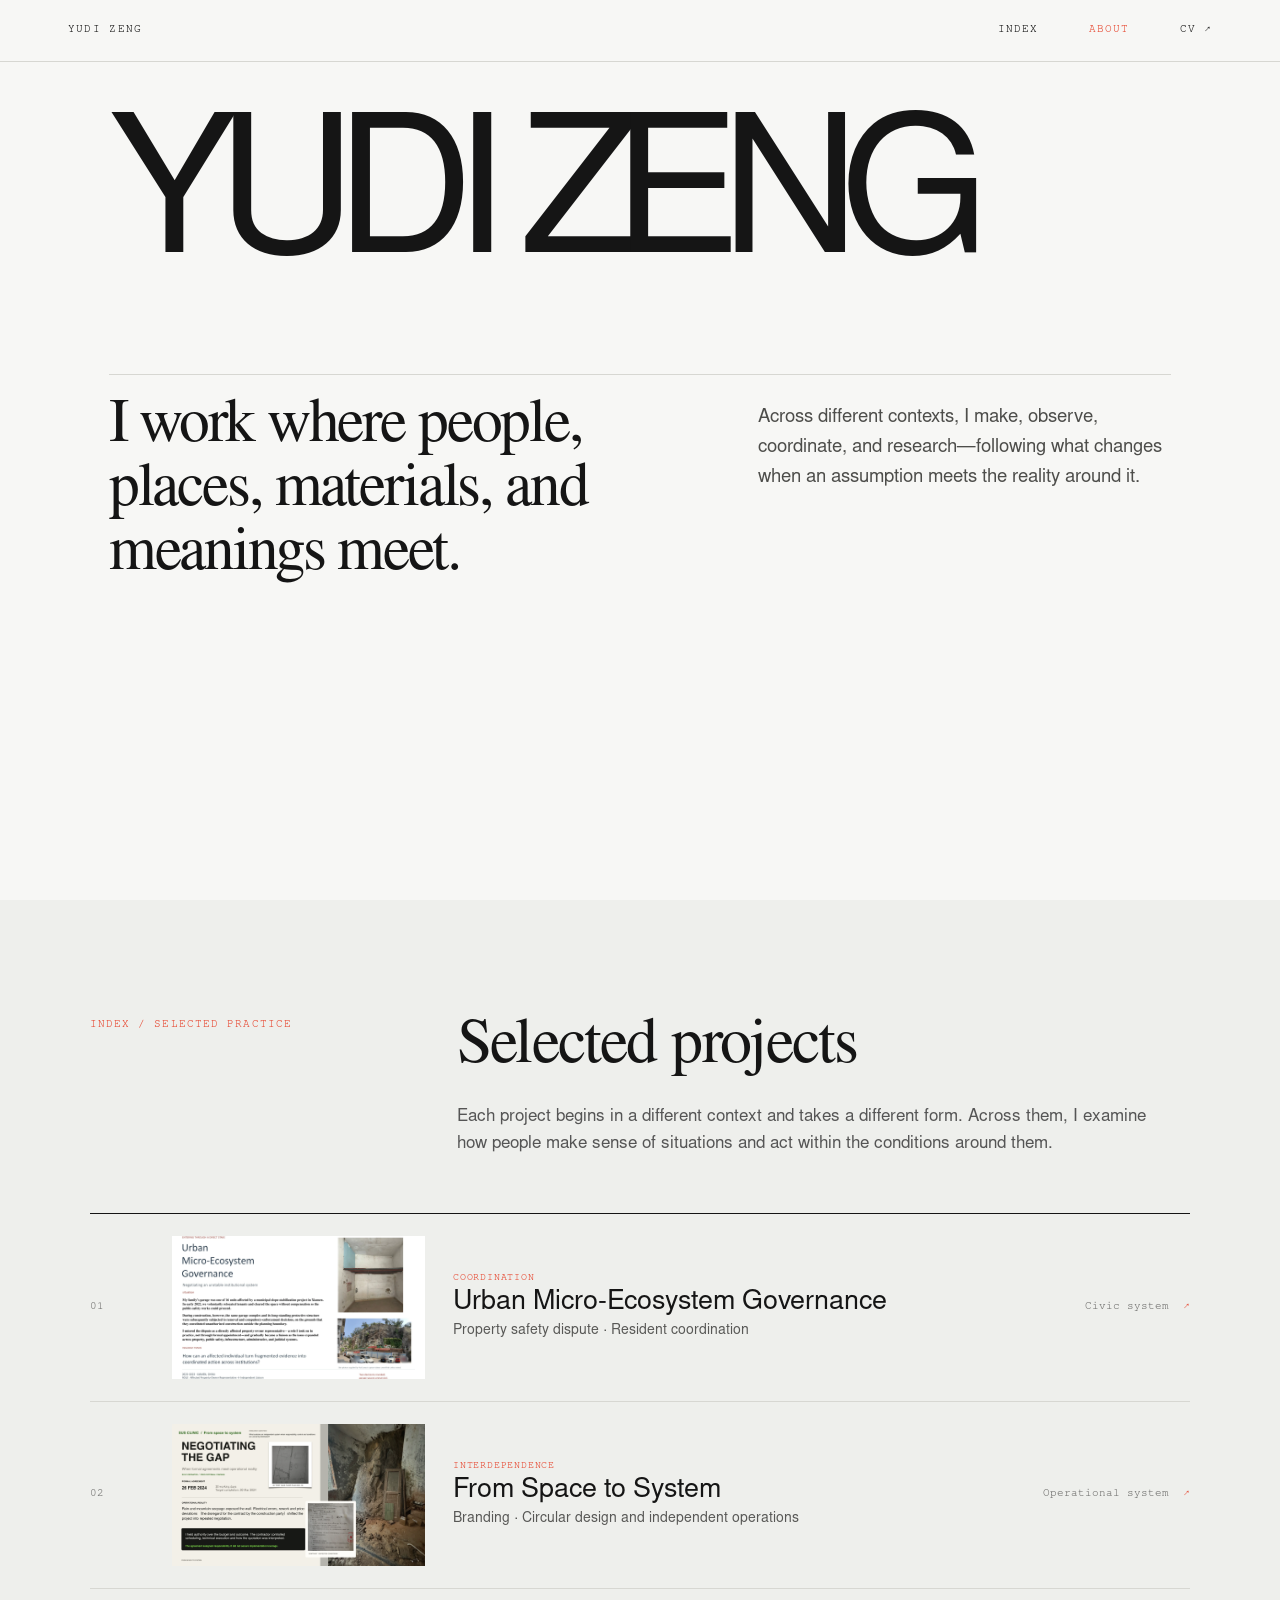
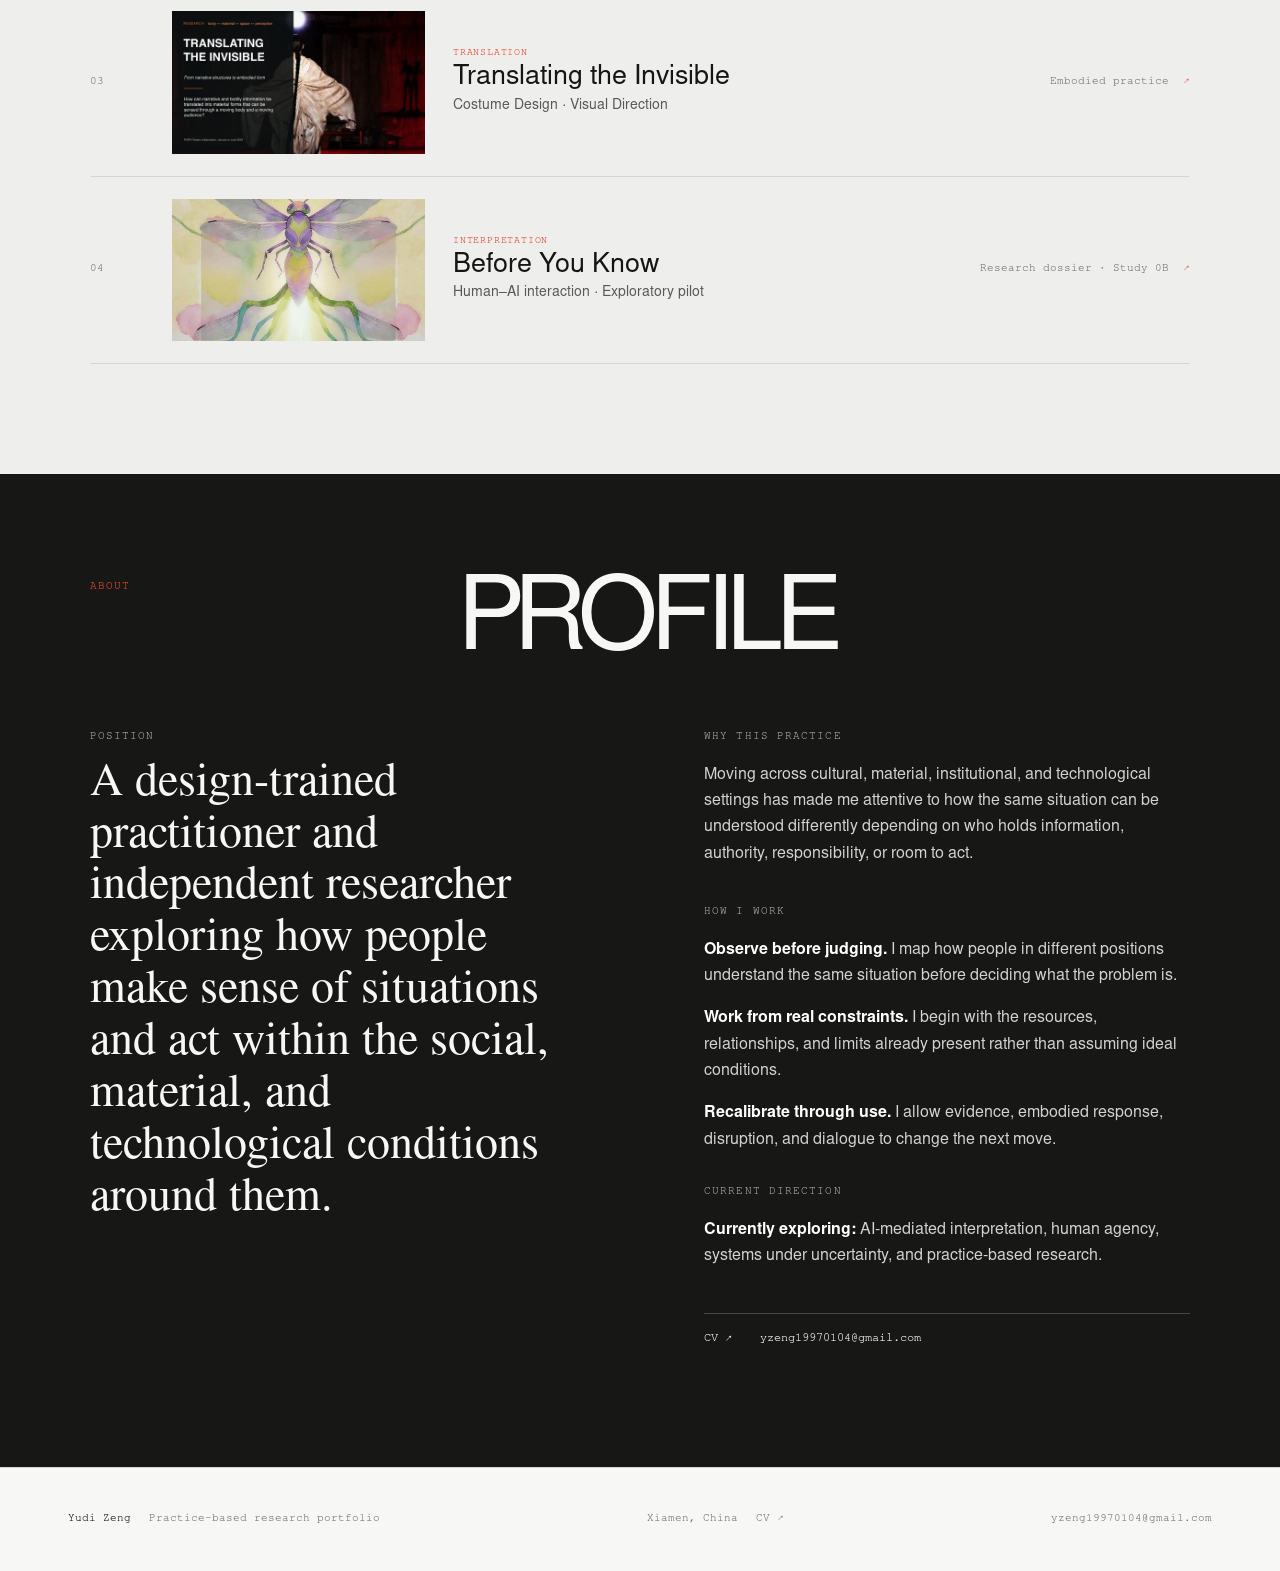
==== site/index.html @ 97511f26 "Bust cached CV links after PDF repair" ====
<!doctype html>
<html lang="en">
<head>
  <meta charset="utf-8">
  <meta name="viewport" content="width=device-width, initial-scale=1">
  <meta name="description" content="Yudi Zeng's practice-based research portfolio: civic coordination, independent operations, embodied practice, and human–AI interaction.">
  <meta name="theme-color" content="#f7f7f5">
  <title>Yudi Zeng — Practice-Based Research Portfolio</title>
  <link rel="icon" type="image/svg+xml" href="favicon.svg">
  <link rel="stylesheet" href="styles.css?v=20261011-index-intro">
<link rel="canonical" href="https://yudizeng.github.io/yudi-zeng-2025-web-portfolio/"><meta name="robots" content="index, follow"><meta property="og:title" content="Yudi Zeng — Practice-Based Research Portfolio"><meta property="og:description" content="Yudi Zeng's practice-based research portfolio: civic coordination, independent operations, embodied practice, and human–AI interaction."><meta property="og:type" content="website"><meta property="og:url" content="https://yudizeng.github.io/yudi-zeng-2025-web-portfolio/"><meta name="twitter:card" content="summary"><meta name="twitter:title" content="Yudi Zeng — Practice-Based Research Portfolio"><meta name="twitter:description" content="Yudi Zeng's practice-based research portfolio: civic coordination, independent operations, embodied practice, and human–AI interaction."></head>
<body>
  <a class="skip-link" href="#index">Skip to index</a>
  <header class="topbar">
    <a class="wordmark" href="#top">YUDI ZENG</a>
    <nav aria-label="Primary navigation">
      <a href="#index">INDEX</a><a href="#about">ABOUT</a>
      <a href="assets/Yudi_Zeng_CV.pdf?v=20261024cvfix" target="_blank" rel="noopener">CV ↗</a>
    </nav>
  </header>
  <main id="top">
    <section class="hero" aria-labelledby="hero-title">
      <h1 id="hero-title">YUDI ZENG</h1>
      <div class="hero-bottom">
        <h2>I work where people, places, materials, and meanings meet.</h2>
        <p>Across different contexts, I make, observe, coordinate, and research—following what changes when an assumption meets the reality around it.</p>
      </div>
    </section>

    <section class="index-section" id="index" aria-labelledby="index-title">
      <div class="section-heading"><p class="eyebrow">INDEX / SELECTED PRACTICE</p><div><h2 id="index-title">Selected projects</h2><p class="index-intro">Each project begins in a different context and takes a different form. Across them, I examine how people make sense of situations and act within the conditions around them.</p></div></div>
      <div class="index-list">
        <a class="index-row" href="projects/01-contradiction.html">
          <span class="index-number">01</span><img width="2200" height="1528" src="assets/decks/p1-slide-01.webp" alt="Opening slide from Urban Micro-Ecosystem Governance" loading="lazy">
          <span class="index-copy"><span class="index-category">COORDINATION</span><strong>Urban Micro-Ecosystem Governance</strong><span>Property safety dispute · Resident coordination</span></span>
          <span class="index-type">Civic system <i aria-hidden="true">↗</i></span>
        </a>
        <a class="index-row" href="projects/02-disruption.html">
          <span class="index-number">02</span><img src="assets/decks/p2-slide-01.webp?v=20261010" width="2400" height="1350" alt="Opening page of the updated From Space to System project" loading="lazy">
          <span class="index-copy"><span class="index-category">INTERDEPENDENCE</span><strong>From Space to System</strong><span>Branding · Circular design and independent operations</span></span>
          <span class="index-type">Operational system <i aria-hidden="true">↗</i></span>
        </a>
        <a class="index-row" href="projects/03-embodiment.html">
          <span class="index-number">03</span><img width="2200" height="1238" src="assets/decks/p3-slide-01.webp" alt="Opening slide from Translating the Invisible" loading="lazy">
          <span class="index-copy"><span class="index-category">TRANSLATION</span><strong>Translating the Invisible</strong><span>Costume Design · Visual Direction</span></span>
          <span class="index-type">Embodied practice <i aria-hidden="true">↗</i></span>
        </a>
        <a class="index-row" href="projects/04-before-you-know.html">
          <span class="index-number">04</span><img width="827" height="1417" src="assets/decks/insect-whispers-cover-oct9.webp" alt="Insect Whispers oracle deck cover by Yudi Zeng" loading="lazy">
          <span class="index-copy"><span class="index-category">INTERPRETATION</span><strong>Before You Know</strong><span>Human–AI interaction · Exploratory pilot</span></span>
          <span class="index-type">Research dossier · Study 0B <i aria-hidden="true">↗</i></span>
        </a>
      </div>
    </section>

    

    <section class="profile" id="about" aria-labelledby="profile-title">
      <div class="section-heading"><p class="eyebrow">ABOUT</p><h2 id="profile-title">PROFILE</h2></div>
      <div class="profile-grid">
        <div class="profile-position"><p class="profile-label">POSITION</p><p class="position-text">A design-trained practitioner and independent researcher exploring how people make sense of situations and act within the social, material, and technological conditions around them.</p></div>
        <div class="profile-copy">
          <p class="profile-label">WHY THIS PRACTICE</p>
          <p>Moving across cultural, material, institutional, and technological settings has made me attentive to how the same situation can be understood differently depending on who holds information, authority, responsibility, or room to act.</p>
          <div class="profile-subsection"><p class="profile-label">HOW I WORK</p>
            <p><strong>Observe before judging.</strong> I map how people in different positions understand the same situation before deciding what the problem is.</p>
            <p><strong>Work from real constraints.</strong> I begin with the resources, relationships, and limits already present rather than assuming ideal conditions.</p>
            <p><strong>Recalibrate through use.</strong> I allow evidence, embodied response, disruption, and dialogue to change the next move.</p>
          </div>
          <div class="profile-subsection current-direction"><p class="profile-label">CURRENT DIRECTION</p><p><strong>Currently exploring:</strong> AI-mediated interpretation, human agency, systems under uncertainty, and practice-based research.</p></div>
          <div class="profile-links"><a href="assets/Yudi_Zeng_CV.pdf?v=20261024cvfix" target="_blank" rel="noopener">CV ↗</a><a href="mailto:yzeng19970104@gmail.com">yzeng19970104@gmail.com</a></div>
        </div>
      </div>
    </section>
  </main>
  <footer><div><strong>Yudi Zeng</strong><span>Practice-based research portfolio</span></div><div><span>Xiamen, China</span><a href="assets/Yudi_Zeng_CV.pdf?v=20261024cvfix" target="_blank" rel="noopener">CV ↗</a></div><a href="mailto:yzeng19970104@gmail.com">yzeng19970104@gmail.com</a></footer>
  <script src="script.js"></script>
</body>
</html>
---- site/styles.css ----
:root{--paper:#f7f7f5;--ink:#151515;--muted:#727270;--line:#d7d7d2;--accent:#e74831;--acid:#b7ee58;--sans:"Helvetica Neue",Arial,sans-serif;--serif:"Iowan Old Style",Georgia,serif;--mono:"SFMono-Regular",Consolas,monospace}
*{box-sizing:border-box}
html{scroll-behavior:smooth;scroll-padding-top:76px}
body{margin:0;background:var(--paper);color:var(--ink);font-family:var(--sans);font-size:16px;line-height:1.6;-webkit-font-smoothing:antialiased}
a{color:inherit;text-decoration:none}
a:focus-visible{outline:2px solid var(--accent);outline-offset:5px}
img{display:block;max-width:100%;height:auto}
.skip-link{position:fixed;left:16px;top:-60px;z-index:20;background:var(--ink);color:white;padding:8px 12px}.skip-link:focus{top:10px}
.topbar{position:sticky;top:0;z-index:10;height:62px;padding:0 clamp(20px,5.3vw,82px);display:flex;align-items:center;justify-content:space-between;background:rgba(247,247,245,.96);border-bottom:1px solid var(--line);backdrop-filter:blur(8px)}
.wordmark,.topbar nav a{font:500 11px/1 var(--mono);letter-spacing:.09em}
.wordmark{letter-spacing:.12em}.topbar nav{display:flex;align-items:center;gap:clamp(20px,4vw,56px)}.topbar nav a{transition:color .16s}.topbar nav a:hover,.topbar nav a:focus-visible{color:var(--accent)}
.topbar nav a.active{color:var(--accent)}
.hero{min-height:calc(92svh - 62px);padding:clamp(92px,14vw,198px) clamp(20px,10.5vw,164px) 44px;display:flex;flex-direction:column;justify-content:center;position:relative}
.hero-kicker,.eyebrow,.profile-label{font:500 11px/1.4 var(--mono);letter-spacing:.1em;text-transform:uppercase}
.hero-kicker{color:var(--accent);margin:0 0 26px}
.hero h1{font-size:clamp(46px,7.5vw,108px);letter-spacing:-.065em;line-height:.99;font-weight:500;max-width:1120px;margin:0 0 48px}
.hero-bottom{display:grid;grid-template-columns:minmax(0,650px) minmax(170px,1fr);gap:10vw;align-items:end;max-width:1000px}
.hero-bottom>p:first-child{font-size:clamp(17px,1.55vw,21px);line-height:1.55;margin:0}
.hero-signature{font:italic 26px/1.05 var(--serif);margin:0}
.scroll-cue{position:absolute;right:clamp(20px,5.3vw,82px);bottom:44px;font:11px var(--mono);color:var(--muted)}.scroll-cue span{color:var(--accent);margin-left:10px}
.index-section{padding:118px clamp(20px,7vw,108px) 110px;background:#eeefec}
.section-heading{display:grid;grid-template-columns:1fr 2fr;align-items:start;margin-bottom:55px}.section-heading .eyebrow,.eyebrow{margin:0;color:var(--accent)}
.section-heading h2{font:400 clamp(38px,5vw,68px)/1 var(--serif);letter-spacing:-.025em;margin:0}
.index-intro{max-width:690px;margin:22px 0 0;color:#555;font-size:17px;line-height:1.6}
.index-list{border-top:1px solid var(--ink)}
.index-row{display:grid;grid-template-columns:54px minmax(145px,23%) minmax(260px,1fr) minmax(140px,18%);gap:clamp(14px,2.2vw,34px);align-items:center;padding:22px 0;border-bottom:1px solid var(--line);transition:color .2s}
.index-row:hover .index-copy strong{color:var(--accent)}.index-number,.index-type{font:11px var(--mono);color:var(--muted)}
.index-row>img{width:100%;aspect-ratio:16/9;object-fit:cover;background:white;transition:transform .25s}.index-row:hover>img{transform:scale(1.015)}
.index-copy{display:flex;flex-direction:column;gap:3px}.index-category{font:10px var(--mono);letter-spacing:.08em;color:var(--accent)}.index-copy strong{font-size:clamp(18px,2.1vw,27px);font-weight:500;line-height:1.15;transition:color .2s}.index-copy>span:last-child{font-size:14px;line-height:1.4;color:#585856;max-width:510px}.index-type{justify-self:end;text-align:right;white-space:nowrap}.index-type i{font-style:normal;color:var(--accent);margin-left:7px}
.noticing{padding:118px clamp(20px,10.5vw,164px) 124px}
.noticing h2{font:400 clamp(42px,6vw,78px)/1 var(--serif);margin:20px 0 52px}
.noticing ol{list-style:none;padding:0;margin:0;max-width:970px;border-top:1px solid var(--line)}
.noticing li{display:grid;grid-template-columns:80px 1fr;align-items:baseline;padding:17px 0;border-bottom:1px solid var(--line)}.noticing li span{font:11px var(--mono);color:var(--accent)}.noticing li p{font-size:clamp(20px,2.5vw,32px);letter-spacing:-.025em;margin:0}
.noticing-note{margin:35px 0 0 max(80px,8.25%);max-width:640px;color:var(--muted);font-size:15px}
.profile{background:#171716;color:var(--paper);padding:106px clamp(20px,7vw,108px) 120px}
.profile .section-heading{margin-bottom:58px}.profile .section-heading h2{font:500 clamp(52px,8vw,104px)/.9 var(--sans);letter-spacing:-.075em}
.profile-grid{display:grid;grid-template-columns:1fr 1fr;gap:10vw}.profile-label{color:#aaa;margin:0 0 16px}.position-text{max-width:580px;font:400 clamp(27px,3.6vw,46px)/1.13 var(--serif);margin:0}
.profile-copy{max-width:590px}.profile-copy>p:not(.profile-label),.profile-subsection>p:not(.profile-label){font-size:16px;line-height:1.65;color:#d2d2cf;margin:0 0 16px}.profile-subsection{margin-top:38px}.profile-copy strong{color:white;font-weight:600}.current-direction{margin-top:32px}
.profile-links{display:flex;flex-wrap:wrap;gap:28px;margin-top:44px;padding-top:19px;border-top:1px solid #454543;font:12px var(--mono)}.profile-links a:hover{color:var(--acid)}
footer{padding:28px clamp(20px,5.3vw,82px);min-height:104px;display:flex;justify-content:space-between;align-items:center;gap:20px;font:11px var(--mono);color:var(--muted);border-top:1px solid var(--line)}footer>div{display:flex;gap:18px;align-items:center}footer strong{color:var(--ink);font-weight:500}footer a:hover{color:var(--accent)}

.project-intro{padding:48px clamp(20px,9vw,138px) 60px;max-width:1500px;margin:0 auto}.back-link{display:inline-block;font:11px var(--mono);color:var(--muted);margin-bottom:46px}.back-link:hover{color:var(--accent)}
.project-intro .hero-kicker{margin-bottom:18px}.project-intro h1{font-size:clamp(45px,7.6vw,100px);line-height:.98;letter-spacing:-.065em;font-weight:500;max-width:1120px;margin:0 0 23px}
.project-question{font:italic clamp(25px,3.2vw,43px)/1.12 var(--serif);max-width:940px;margin:0 0 34px}
.intro-copy{display:grid;grid-template-columns:1fr 1fr;gap:4vw;max-width:1000px}.intro-copy p{font-size:16px;line-height:1.62;margin:0;color:#464644}
.tag-line{font:10px var(--mono);letter-spacing:.02em;color:var(--muted);margin-top:34px;padding-top:13px;border-top:1px solid var(--line)}
.deck{padding:10px clamp(10px,3.7vw,56px) 76px;max-width:1620px;margin:0 auto}.deck figure{margin:0 auto 46px;max-width:1500px}.deck figure>a{display:block;overflow:hidden;background:#e9e9e5}.deck figure img{width:100%;height:auto;transition:transform .35s ease}.deck figure>a:hover img{transform:scale(1.006)}.deck figcaption{display:flex;justify-content:space-between;gap:15px;padding:9px 2px 0;color:var(--muted);font:10px var(--mono)}
.practice-context{background:#eeefec;padding:76px clamp(20px,9vw,138px);}.practice-context>div{max-width:1060px;margin:0 auto}.practice-context h2{font:400 clamp(30px,4vw,50px)/1.06 var(--serif);max-width:720px;margin:15px 0}.practice-context p:not(.eyebrow){color:#585856;margin:0 0 25px}
.video-link{display:inline-flex;flex-direction:row;align-items:flex-end;gap:18px;max-width:690px;font:12px var(--mono)}.video-link img{width:min(520px,65vw);aspect-ratio:16/9;object-fit:cover;transition:transform .25s}.video-link.portrait img{width:min(180px,40vw);height:auto;aspect-ratio:auto;object-fit:contain}.video-link:hover img{transform:scale(1.01)}.video-link span{width:max-content;border-bottom:1px solid var(--ink);padding-bottom:4px}.video-link b{color:var(--accent);font-weight:400;margin-left:8px}
.project-end{padding:90px clamp(20px,10.5vw,164px) 104px}.project-end>p:nth-child(2){font:400 clamp(30px,4.2vw,55px)/1.08 var(--serif);max-width:900px;margin:20px 0 37px}.project-end>a{font:11px var(--mono);border-bottom:1px solid var(--line);padding-bottom:5px}
.study-status{display:flex;align-items:center;gap:10px;margin:26px 0 0;font:11px var(--mono);text-transform:uppercase}.status-mark{width:8px;height:8px;background:var(--acid);display:inline-block;border-radius:50%}.status-date{color:var(--muted);text-transform:none;margin-left:12px}
.study-question-block,.study-limits{display:grid;grid-template-columns:1fr 1fr;gap:9vw;padding:88px clamp(20px,9vw,138px);background:#eeefec;align-items:center}.study-question-block h2,.study-limits h2{font:400 clamp(34px,4vw,52px)/1.06 var(--serif);max-width:650px;margin:22px 0 0}.stimulus{margin:0;max-width:460px}.stimulus img{width:100%;max-height:460px;object-fit:contain;background:#fff}.stimulus figcaption{font:10px var(--mono);color:var(--muted);padding-top:8px}
.study-method{padding:100px clamp(20px,9vw,138px) 108px}.study-method h2{font:400 clamp(35px,4.5vw,59px)/1.03 var(--serif);max-width:850px;margin:20px 0 45px}.study-flow{display:grid;grid-template-columns:repeat(4,1fr);list-style:none;padding:0;margin:0;border-top:1px solid var(--ink);border-bottom:1px solid var(--line)}.study-flow li{padding:20px 22px 20px 0;position:relative}.study-flow li+li{padding-left:22px;border-left:1px solid var(--line)}.study-flow li>span,.reading-grid article>span{font:11px var(--mono);color:var(--accent)}.study-flow strong{display:block;font-size:16px;margin:14px 0 9px}.study-flow p{font-size:14px;line-height:1.5;color:#5e5e5b;margin:0}.method-note{max-width:760px;color:var(--muted);font-size:14px;margin:22px 0 0}
.study-reading{padding:94px clamp(20px,9vw,138px);background:#171716;color:var(--paper)}.study-reading h2{font:400 clamp(36px,4.4vw,58px)/1.04 var(--serif);max-width:740px;margin:20px 0 45px}.reading-grid{display:grid;grid-template-columns:repeat(4,1fr);gap:25px}.reading-grid article{border-top:1px solid #555;padding-top:15px}.reading-grid h3{font-size:17px;margin:12px 0 7px}.reading-grid p{font-size:14px;line-height:1.5;color:#c7c7c4;margin:0}.study-snapshot{padding:60px clamp(20px,9vw,138px);border-bottom:1px solid var(--line)}.snapshot-line{display:flex;align-items:baseline;gap:14px;flex-wrap:wrap;margin:22px 0 11px}.snapshot-line strong{font-size:42px;letter-spacing:-.06em;font-weight:500}.snapshot-line span{font-size:14px;color:#555;margin-right:30px}.study-snapshot>p:last-child{color:var(--muted);font-size:13px;margin:0}
.study-limits>div:last-child p{font-size:16px;line-height:1.65;color:#484846;margin:0 0 15px}
.index-group-label{grid-column:1/-1;margin:0;padding:24px 0 10px;font:10px var(--mono);letter-spacing:.12em;color:var(--muted);border-bottom:1px solid var(--line)}.index-research-label{margin-top:22px;border-top:1px solid var(--ink);padding-top:25px}
.study-subtitle{font:500 clamp(20px,2.2vw,29px)/1.3 var(--sans);max-width:900px;margin:20px 0 34px;color:#555}.study-interval{display:grid;grid-template-columns:1.05fr .85fr;gap:8vw;padding:90px clamp(20px,9vw,138px);align-items:center;background:#eeefec}.study-interval h2,.study-artifact h2,.study-ai h2,.study-trajectory h2,.study-observation h2{font:400 clamp(35px,4.2vw,56px)/1.04 var(--serif);margin:18px 0 25px;max-width:720px}.study-interval-copy>p:not(.eyebrow){font-size:16px;line-height:1.65;color:#484846;max-width:690px}.study-interval-copy .study-emphasis{font:400 22px/1.4 var(--serif);color:var(--ink);padding-left:18px;border-left:2px solid var(--accent);margin-top:28px}.study-artifact{display:grid;grid-template-columns:1fr minmax(220px,31%) minmax(170px,22%);gap:clamp(25px,5vw,75px);padding:100px clamp(20px,9vw,138px);align-items:center}.artifact-heading>p:last-child{font-size:16px;line-height:1.6;max-width:610px;color:#555}.artifact-cover{margin:0}.artifact-cover img{width:100%;max-height:470px;object-fit:contain;object-position:center;background:#f5f4f1}.artifact-cover figcaption{font:10px var(--mono);color:var(--muted);padding-top:8px}.artifact-note{border-left:1px solid var(--line);padding-left:22px}.artifact-note span,.trajectory li span{font:10px var(--mono);letter-spacing:.08em;color:var(--accent)}.artifact-note p{font-size:14px;line-height:1.5;margin:8px 0 27px;color:#555}.study-ai,.study-observation{display:grid;grid-template-columns:.9fr 1fr;gap:9vw;padding:88px clamp(20px,9vw,138px);border-top:1px solid var(--line);align-items:start}.study-ai h2,.study-observation h2{margin-top:18px}.study-ai>div:last-child p,.study-observation>p{font-size:16px;line-height:1.65;color:#484846;margin:0 0 16px}.study-ai .source-note{padding:18px 20px;background:#eeefec;font-size:14px}.study-reading .reading-intro{font-size:16px;line-height:1.55;color:#c7c7c4;max-width:650px}.study-reading .reading-grid h3{font-family:var(--serif);font-weight:400;font-size:24px}.study-trajectory{padding:94px clamp(20px,9vw,138px);background:#f0f0ed}.trajectory-heading{max-width:800px}.trajectory-heading>p:last-child{font-size:16px;line-height:1.55;color:#555;max-width:650px}.trajectory{list-style:none;margin:46px 0 0;padding:0;border-top:1px solid var(--ink);display:grid;grid-template-columns:repeat(4,1fr)}.trajectory li{padding:19px 20px 14px 0}.trajectory li+li{border-left:1px solid var(--line);padding-left:20px}.trajectory li p{font-size:15px;line-height:1.55;margin:12px 0 0}.trajectory-caveat{font:12px/1.5 var(--mono);color:var(--muted);max-width:780px;margin:24px 0 0}.study-context{padding:76px clamp(20px,9vw,138px);display:grid;grid-template-columns:.65fr 1fr;gap:9vw;border-top:1px solid var(--line)}.study-context>div>p{font-size:16px;line-height:1.6;max-width:750px}.study-context>div>p strong{font-family:var(--serif);font-size:24px;font-weight:400}.study-context ul{list-style:none;margin:26px 0 0;padding:0;display:grid;gap:10px}.study-context li{font-size:13px;line-height:1.5}.study-context a{text-decoration:underline;text-decoration-color:#aaa;text-underline-offset:3px}.study-limits h3{font-size:15px;margin:20px 0 8px}.study-limits h3:first-child{margin-top:0}.study-limits>div:last-child p:last-child{font-size:13px;color:var(--muted);margin-top:24px}
@media(max-width:760px){.index-group-label{padding-top:18px}.study-subtitle{font-size:19px;margin:15px 0 26px}.study-interval{grid-template-columns:1fr;gap:28px;padding:66px 20px}.study-interval h2,.study-artifact h2,.study-ai h2,.study-trajectory h2,.study-observation h2{font-size:39px}.study-interval-copy>p:not(.eyebrow){font-size:15px}.study-interval-copy .study-emphasis{font-size:20px}.study-artifact{grid-template-columns:1fr minmax(100px,35%);gap:23px;padding:70px 20px}.artifact-heading{grid-column:1/-1}.artifact-cover img{max-height:360px}.artifact-note{padding-left:14px}.artifact-note p{font-size:12px;margin-bottom:18px}.study-ai,.study-observation{grid-template-columns:1fr;gap:10px;padding:66px 20px}.study-ai h2,.study-observation h2{margin-bottom:14px}.trajectory{grid-template-columns:1fr;margin-top:30px}.trajectory li,.trajectory li+li{padding:15px 0;border-left:0;border-bottom:1px solid var(--line)}.trajectory li p{margin-top:7px}.study-trajectory{padding:68px 20px}.study-context{grid-template-columns:1fr;gap:20px;padding:66px 20px}.study-context>div>p strong{font-size:21px}.study-context li{font-size:12px}}
.trajectory-layout{display:grid;grid-template-columns:minmax(210px,34%) minmax(0,1fr);gap:clamp(28px,6vw,88px);align-items:start;margin-top:42px}.trajectory-image{margin:0;max-width:380px}.trajectory-image img{width:100%;max-height:610px;object-fit:contain;background:#fff}.trajectory-image figcaption{font:10px var(--mono);color:var(--muted);padding-top:8px}.trajectory-layout .trajectory{grid-template-columns:1fr;margin:0;border-top:0}.trajectory-layout .trajectory li,.trajectory-layout .trajectory li+li{padding:16px 0;border-left:0;border-bottom:1px solid var(--line)}.trajectory-layout .trajectory li:first-child{border-top:1px solid var(--ink)}.trajectory-layout .trajectory li p{margin-top:7px}.trajectory-layout .trajectory-caveat{margin-top:20px}
@media(max-width:760px){.trajectory-layout{grid-template-columns:minmax(100px,34%) minmax(0,1fr);gap:18px;margin-top:28px}.trajectory-image img{max-height:420px}.trajectory-layout .trajectory li,.trajectory-layout .trajectory li+li{padding:12px 0}.trajectory-layout .trajectory li p{font-size:13px}.trajectory-layout .trajectory li span{font-size:9px}.trajectory-layout .trajectory-caveat{font-size:10px;line-height:1.4}.trajectory-image figcaption{font-size:8px}.study-context{padding-top:60px}}
@media(max-width:430px){.trajectory-layout{grid-template-columns:1fr}.trajectory-image{max-width:220px}.trajectory-image img{max-height:370px}.trajectory-layout .trajectory li p{font-size:14px}.trajectory-image figcaption{font-size:9px}}
.study-interval h2{max-width:700px}.study-first-intervention{padding:88px clamp(20px,9vw,138px);background:#e9eddf}.study-first-intervention h2{font:400 clamp(36px,4.4vw,58px)/1.04 var(--serif);max-width:830px;margin:18px 0 38px}.intervention-flow{display:grid;grid-template-columns:1fr 35px 1fr 35px 1fr;align-items:start;border-top:1px solid var(--ink);border-bottom:1px solid #c4c8bb;padding:20px 0}.intervention-flow>div{display:grid;grid-template-columns:38px 1fr;gap:6px 12px}.intervention-flow>div span{font:11px var(--mono);color:var(--accent)}.intervention-flow strong{font:11px var(--mono);letter-spacing:.08em;align-self:center}.intervention-flow p{grid-column:2;margin:4px 0 0;max-width:300px;font-size:15px;line-height:1.5;color:#4e5048}.intervention-flow>b{font:22px var(--serif);font-weight:400;text-align:center;color:var(--accent);padding-top:13px}.intervention-note{font:400 20px/1.5 var(--serif);max-width:850px;margin:25px 0 0}.study-revealing{display:grid;grid-template-columns:.78fr 1fr;gap:7vw;padding:96px clamp(20px,9vw,138px);background:#171716;color:var(--paper)}.revealing-heading h2,.study-differences h2,.study-interference h2,.study-scaffold h2{font:400 clamp(36px,4.3vw,56px)/1.05 var(--serif);margin:20px 0}.revealing-list{border-top:1px solid #666}.revealing-list article{display:grid;grid-template-columns:125px 1fr;gap:18px;padding:16px 0;border-bottom:1px solid #444}.revealing-list article span{font:10px var(--mono);letter-spacing:.05em;color:#e77b60;padding-top:3px}.revealing-list article p{margin:0;font-size:15px;line-height:1.55;color:#e0e0dc}.observer-note{grid-column:2;font-size:13px;line-height:1.55;color:#aaa;margin:0}.study-ai{grid-template-columns:.8fr 1fr;align-items:start}.agency-intro{font:400 20px/1.5 var(--serif);max-width:510px;color:#555}.mode-list{border-top:1px solid var(--ink)}.mode-list article{display:grid;grid-template-columns:42px 1fr;gap:12px;padding:14px 0;border-bottom:1px solid var(--line)}.mode-list article>span{font:11px var(--mono);color:var(--accent);padding-top:3px}.mode-list h3{font:400 22px/1.2 var(--serif);margin:0 0 4px}.mode-list p{font-size:14px;color:#666;margin:0}.study-ai>.study-emphasis{grid-column:2;margin:12px 0 0;border-left:2px solid var(--accent);padding:6px 0 6px 16px;font:400 19px/1.45 var(--serif);max-width:680px}.study-agency{display:grid;grid-template-columns:.55fr 1fr;gap:12px 8vw;padding:86px clamp(20px,9vw,138px);border-top:1px solid var(--line)}.study-agency>.eyebrow{grid-row:1/3}.study-agency h2{font:400 clamp(34px,4vw,52px)/1.06 var(--serif);max-width:740px;margin:0 0 16px}.study-agency>div>p{font-size:16px;line-height:1.6;max-width:720px;color:#4d4d4a}.agency-layers{grid-column:2;display:grid;grid-template-columns:repeat(3,1fr);gap:20px;margin-top:14px;border-top:1px solid var(--ink);padding-top:17px}.agency-layers div{display:grid;grid-template-columns:30px 1fr;gap:4px 8px}.agency-layers span{font:10px var(--mono);color:var(--accent)}.agency-layers strong{font:10px var(--mono);letter-spacing:.07em}.agency-layers p{grid-column:2;font-size:13px;color:#666;margin:0;line-height:1.4}.study-trajectories{padding:96px clamp(20px,9vw,138px);background:#eeefec}.study-trajectories>.trajectory-heading{max-width:860px;margin-bottom:40px}.study-trajectories .trajectory-heading h2{font:400 clamp(37px,4.4vw,58px)/1.04 var(--serif);margin:18px 0}.study-trajectories .trajectory-heading>p:last-child{max-width:700px;font-size:15px;line-height:1.55;color:#555}.trajectory-case{display:grid;grid-template-columns:minmax(170px,24%) minmax(0,1fr);gap:clamp(28px,6vw,86px);padding:34px 0;border-top:1px solid var(--ink);align-items:start}.trajectory-case:last-child{border-bottom:1px solid var(--ink)}.trajectory-case>figure{margin:0;max-width:270px}.trajectory-case img{width:100%;max-height:430px;object-fit:contain;background:#f7f7f5}.trajectory-case figcaption{font:10px var(--mono);color:var(--muted);padding-top:8px}.case-copy{max-width:820px}.case-label{font:10px var(--mono);letter-spacing:.08em;color:var(--accent);margin:0 0 10px}.case-copy h3{font:400 clamp(25px,2.8vw,36px)/1.13 var(--serif);margin:0 0 20px;max-width:740px}.case-steps{list-style:none;padding:0;margin:0;counter-reset:case}.case-steps li{counter-increment:case;padding:9px 0 9px 37px;border-top:1px solid #d0d1cc;font-size:14px;line-height:1.55;position:relative;color:#4b4b48}.case-steps li:before{content:"0" counter(case);position:absolute;left:0;top:11px;font:10px var(--mono);color:var(--accent)}.case-steps strong{color:var(--ink);font-weight:600}.case-caveat{font-size:12px;line-height:1.55;color:#73736f;margin:14px 0 0;max-width:780px}.study-differences,.study-scaffold{display:grid;grid-template-columns:.75fr 1fr;gap:8vw;padding:88px clamp(20px,9vw,138px);border-top:1px solid var(--line)}.study-differences h2,.study-scaffold h2{margin-top:18px}.study-differences>div:last-child p,.study-scaffold>div:first-child>p:not(.eyebrow){font-size:16px;line-height:1.62;color:#4d4d4a;margin:0 0 16px}.study-differences ul{list-style:none;padding:0;margin:20px 0;border-top:1px solid var(--line)}.study-differences li{padding:10px 0;border-bottom:1px solid var(--line);font-size:14px;line-height:1.45}.study-differences .open-question{font:10px var(--mono);letter-spacing:.08em;color:var(--accent);margin-top:23px}.study-interference{padding:88px clamp(20px,9vw,138px);background:#171716;color:var(--paper)}.study-interference h2{max-width:900px}.study-interference>p:not(.eyebrow){font-size:16px;line-height:1.6;max-width:840px;color:#d0d0cc}.influence-questions{display:grid;grid-template-columns:repeat(4,1fr);gap:12px;margin:38px 0 17px;border-top:1px solid #555;border-bottom:1px solid #555;padding:19px 0}.influence-questions span{font:10px var(--mono);letter-spacing:.04em;color:#e77b60}.scaffold-compare{display:grid;grid-template-columns:1fr 28px 1fr;gap:18px;align-items:center;align-self:center;border-top:1px solid var(--ink);border-bottom:1px solid var(--line);padding:19px 0}.scaffold-compare article span{font:10px var(--mono);letter-spacing:.07em;color:var(--accent)}.scaffold-compare article p{font-size:14px;line-height:1.7;margin:10px 0 0}.scaffold-compare>b{font:20px var(--serif);font-weight:400;text-align:center;color:var(--accent)}.study-reading .reading-grid{grid-template-columns:repeat(2,1fr);margin-top:34px}.study-reading .reading-grid article>span{font:10px var(--mono);letter-spacing:.04em}.study-reading .reading-grid h3{font-size:22px}.study-reading .method-note{margin-top:24px}
@media(max-width:760px){.study-first-intervention,.study-revealing,.study-agency,.study-trajectories,.study-differences,.study-interference,.study-scaffold{padding:66px 20px}.study-first-intervention h2,.revealing-heading h2,.study-differences h2,.study-interference h2,.study-scaffold h2{font-size:39px}.intervention-flow{grid-template-columns:1fr 20px 1fr 20px 1fr;gap:4px}.intervention-flow>div{grid-template-columns:26px 1fr;gap:6px}.intervention-flow strong{font-size:9px}.intervention-flow p{font-size:12px;line-height:1.4}.intervention-flow>b{font-size:16px}.intervention-note{font-size:18px}.study-revealing{grid-template-columns:1fr;gap:30px}.revealing-list article{grid-template-columns:105px 1fr;gap:12px}.revealing-list article p{font-size:14px}.observer-note{grid-column:1}.study-ai{grid-template-columns:1fr;gap:20px}.study-ai>.study-emphasis{grid-column:1}.study-agency{grid-template-columns:1fr;gap:17px}.study-agency>.eyebrow{grid-row:auto}.study-agency h2{font-size:39px}.agency-layers{grid-column:1;gap:10px}.agency-layers div{grid-template-columns:22px 1fr;gap:4px}.agency-layers strong{font-size:9px}.agency-layers p{font-size:11px}.study-trajectories .trajectory-heading h2{font-size:40px}.trajectory-case{grid-template-columns:minmax(95px,27%) minmax(0,1fr);gap:18px;padding:25px 0}.trajectory-case>figure{max-width:220px}.trajectory-case img{max-height:390px}.case-copy h3{font-size:25px}.case-steps li{font-size:13px;padding-left:32px}.study-differences,.study-scaffold{grid-template-columns:1fr;gap:16px}.influence-questions{grid-template-columns:1fr 1fr;gap:14px}.scaffold-compare{grid-template-columns:1fr 20px 1fr;gap:9px}.scaffold-compare article p{font-size:12px}.study-reading .reading-grid{grid-template-columns:1fr 1fr;gap:18px}}
@media(max-width:430px){.intervention-flow{grid-template-columns:1fr;gap:12px}.intervention-flow>b{transform:rotate(90deg);height:16px;padding:0;justify-self:start;margin-left:10px}.intervention-flow>div{grid-template-columns:30px 1fr}.intervention-flow p{font-size:13px}.trajectory-case{grid-template-columns:1fr}.trajectory-case>figure{max-width:185px}.case-copy h3{font-size:27px}.study-reading .reading-grid{grid-template-columns:1fr}.agency-layers{grid-template-columns:1fr;gap:12px}.agency-layers div{grid-template-columns:28px 1fr}.agency-layers p{grid-column:2;font-size:12px}.scaffold-compare{grid-template-columns:1fr}.scaffold-compare>b{transform:rotate(90deg);justify-self:start;margin:0 0 0 8px}}
@media(max-width:760px){.topbar{height:56px;padding:0 16px}.wordmark,.topbar nav a{font-size:10px}.topbar nav{gap:17px}.hero{min-height:calc(87svh - 56px);padding:108px 21px 72px}.hero h1{font-size:clamp(47px,12vw,78px);margin-bottom:31px}.hero-bottom{grid-template-columns:1fr;gap:22px}.hero-bottom>p:first-child{font-size:17px}.hero-signature{font-size:23px}.scroll-cue{right:21px;bottom:24px}.index-section{padding:74px 18px}.section-heading{display:block;margin-bottom:32px}.section-heading h2{margin-top:16px}.index-row{grid-template-columns:30px 96px minmax(0,1fr);gap:12px;padding:18px 0}.index-row>img{grid-column:2;grid-row:1;align-self:start}.index-copy{grid-column:3;grid-row:1}.index-number{grid-column:1;grid-row:1;align-self:start}.index-copy strong{font-size:18px}.index-copy>span:last-child{font-size:12px}.index-type{grid-column:3;grid-row:2;justify-self:start;text-align:left;font-size:9px}.noticing{padding:75px 20px}.noticing h2{margin:17px 0 33px}.noticing li{grid-template-columns:40px 1fr}.noticing li p{font-size:22px}.noticing-note{margin:26px 0 0 40px;font-size:14px}.profile{padding:73px 20px 78px}.profile .section-heading{margin-bottom:38px}.profile-grid{grid-template-columns:1fr;gap:44px}.position-text{font-size:32px}.profile-copy>p:not(.profile-label),.profile-subsection>p:not(.profile-label){font-size:15px}.profile-links{gap:18px;font-size:10px}footer{padding:22px 18px;display:grid;grid-template-columns:1fr auto;align-items:start;font-size:9px;gap:15px}footer>div{display:flex;flex-direction:column;align-items:flex-start;gap:3px}footer>a{grid-column:1/-1}.project-intro{padding:30px 19px 38px}.back-link{margin-bottom:34px}.project-intro h1{font-size:clamp(44px,11vw,74px)}.project-question{font-size:29px}.intro-copy{grid-template-columns:1fr;gap:15px}.intro-copy p{font-size:15px}.tag-line{font-size:9px;margin-top:24px}.deck{padding:8px 0 45px}.deck figure{margin-bottom:32px}.deck figcaption{padding:7px 13px 0;font-size:9px}.practice-context{padding:58px 20px}.video-link{flex-direction:column;align-items:flex-start}.video-link img{width:min(260px,74vw)}.video-link.portrait img{width:min(180px,40vw)}.project-end{padding:67px 20px 78px}.study-status{align-items:flex-start;flex-wrap:wrap}.status-date{width:100%;margin:0 0 0 18px}.study-question-block,.study-limits{grid-template-columns:1fr;gap:35px;padding:65px 20px}.study-question-block h2,.study-limits h2{font-size:38px}.stimulus{max-width:100%}.study-method{padding:68px 20px}.study-method h2{font-size:41px;margin-bottom:30px}.study-flow{grid-template-columns:1fr}.study-flow li,.study-flow li+li{padding:15px 0;border-left:0;border-bottom:1px solid var(--line)}.study-flow strong{margin:6px 0}.study-reading{padding:68px 20px}.study-reading h2{font-size:40px;margin-bottom:35px}.reading-grid{grid-template-columns:1fr 1fr;gap:24px 18px}.study-snapshot{padding:48px 20px}.snapshot-line{gap:10px}.snapshot-line span{margin-right:5px}.snapshot-line strong{font-size:36px}}
@media(max-width:390px){.topbar nav{gap:12px}.wordmark,.topbar nav a{font-size:9px}.index-row{grid-template-columns:25px 76px minmax(0,1fr);gap:9px}.index-copy strong{font-size:16px}.index-copy>span:last-child{font-size:11px}.index-type{font-size:8px}}
@media(prefers-reduced-motion:reduce){html{scroll-behavior:auto}*,*::before,*::after{transition-duration:.01ms!important;animation-duration:.01ms!important;animation-iteration-count:1!important}}

/* Study 0 bilingual evidence excerpt */
.agency-evidence{grid-column:2;display:grid;gap:20px;margin-top:22px;padding-top:22px;border-top:1px solid var(--line)}.agency-evidence h3{font:400 clamp(25px,2.6vw,34px)/1.15 var(--serif);margin:0 0 6px}.booklet-note{font-size:13px!important;line-height:1.5!important;color:#73736f!important;margin:0!important}.booklet-pair{display:grid;grid-template-columns:1fr 1fr;gap:24px}.booklet-column{border-top:1px solid var(--ink);padding-top:10px}.booklet-column h4{font:10px var(--mono);letter-spacing:.07em;text-transform:uppercase;margin:0 0 14px;color:var(--accent)}.booklet-column p{font-size:16px;line-height:1.62;color:#41413e;margin:0 0 12px}.booklet-column strong{font-weight:600;color:var(--ink)}.booklet-example{border-left:2px solid var(--accent);padding:4px 0 4px 16px;max-width:820px}.booklet-example .eyebrow{margin:0 0 8px}.booklet-example>p:not(.eyebrow){font-size:16px;line-height:1.6;color:#41413e;margin:0 0 8px}
@media(max-width:760px){.agency-evidence{grid-column:1}.booklet-pair{grid-template-columns:1fr;gap:24px}.booklet-column p{font-size:16px}}
.booklet-steps{list-style:none;padding:0;margin:0;display:grid;grid-template-columns:repeat(3,minmax(0,1fr));gap:18px;border-top:1px solid var(--ink)}.booklet-steps li{padding:13px 10px 10px 0;border-bottom:1px solid var(--line)}.booklet-steps li>span{display:block;font:10px var(--mono);letter-spacing:.07em;color:var(--accent);margin-bottom:10px}.booklet-steps li>p{font-size:14px;line-height:1.55;color:#4d4d4a;margin:0}.booklet-example .booklet-note{margin-top:12px!important}
@media(max-width:760px){.booklet-steps{grid-template-columns:1fr;gap:0}.booklet-steps li{padding:12px 0}}
.study-agency>.agency-evidence{grid-column:1/-1}
@media(max-width:760px){.study-agency>.agency-evidence{grid-column:1}}
/* Opening: a quiet, type-led editorial cover */
.hero{min-height:calc(100svh - 62px);padding:clamp(66px,8vh,100px) clamp(20px,8.5vw,132px) 86px;display:grid;grid-template-rows:auto 1fr;align-content:space-between;gap:clamp(64px,10vh,118px)}
.hero h1{font:500 clamp(70px,15vw,214px)/.78 var(--sans);letter-spacing:-.105em;max-width:none;margin:0;white-space:nowrap}
.hero-bottom{width:100%;max-width:1120px;margin-left:auto;display:grid;grid-template-columns:1.15fr .85fr;gap:clamp(34px,7vw,104px);align-items:start;border-top:1px solid var(--line);padding-top:23px}
.hero-bottom h2{font:400 clamp(34px,4.8vw,65px)/1.04 var(--serif);letter-spacing:-.035em;max-width:670px;margin:0}
.hero-bottom>p{font-size:clamp(16px,1.45vw,19px);line-height:1.62;max-width:455px;margin:5px 0 0;color:#4d4d4a}
@media(max-width:760px){.hero{min-height:calc(92svh - 56px);padding:90px 20px 64px;grid-template-rows:auto auto;align-content:space-between;gap:66px}.hero h1{font-size:clamp(62px,17.2vw,118px);letter-spacing:-.105em}.hero-bottom{grid-template-columns:1fr;gap:18px;padding-top:17px}.hero-bottom h2{font-size:clamp(34px,9vw,48px);line-height:1.03}.hero-bottom>p{font-size:16px;line-height:1.58;margin:0;max-width:39ch}}

.video-link img.video-intro-image{height:auto;aspect-ratio:auto;object-fit:contain}
@media(max-width:760px){.video-link img.video-intro-image{width:min(260px,74vw)}}

/* Research dossier: source, sequence, and evidence boundaries */
.dossier-booklet,.dossier-pathways,.dossier-observations,.dossier-next{padding:90px clamp(20px,9vw,138px)}
.dossier-booklet{background:#eeefec}.dossier-pathways{border-bottom:1px solid var(--line)}
.dossier-booklet h2,.dossier-pathways h2,.dossier-observations h2,.dossier-next h2{font:400 clamp(34px,4.4vw,58px)/1.08 var(--serif);letter-spacing:-.025em;max-width:930px;margin:20px 0 24px}
.dossier-lead{max-width:770px;font-size:16px;color:#555;line-height:1.65;margin-bottom:34px}
.booklet-intro{display:grid;grid-template-columns:minmax(140px,23%) 1fr;gap:6vw;align-items:center;margin:40px 0}
.booklet-intro h3{font:400 clamp(26px,3vw,40px)/1.12 var(--serif);max-width:600px;margin:0 0 20px}.booklet-intro p{max-width:660px;font-size:16px}.booklet-intro .stimulus{max-width:240px}
.booklet-column[lang="zh-CN"]{line-height:1.8}.booklet-column h4{font-size:12px}
.protocol-five{grid-template-columns:repeat(5,minmax(0,1fr))}.study-page .study-flow p{font-size:16px}.protocol-role{max-width:800px;margin-top:34px;border-left:2px solid var(--accent);padding-left:22px}.protocol-role h3{font:400 26px var(--serif);margin:0 0 10px}.protocol-role p{font-size:16px;margin:0;color:#555}
.pathway-table table{width:100%;border-collapse:collapse;text-align:left;table-layout:fixed;font-size:16px}.pathway-table caption{text-align:left;font:12px var(--mono);color:var(--muted);margin:0 0 18px}.pathway-table th,.pathway-table td{vertical-align:top;padding:20px 20px 20px 0;border-bottom:1px solid var(--line);font-weight:400;line-height:1.55}.pathway-table thead th{font:12px var(--mono);text-transform:uppercase;color:var(--accent);border-top:1px solid var(--ink);border-bottom:1px solid var(--ink);padding:16px 15px 16px 0}.pathway-table th:first-child{width:22%}.pathway-table td{color:#555}
.study-page .case-steps li,.study-page .case-steps p{font-size:16px}.case-steps p{margin:7px 0}.data-note{border-left:2px solid var(--accent);padding:12px 0 12px 20px;margin:28px 0}.data-note p{font-size:16px;line-height:1.55;margin:8px 0}.data-note .eyebrow{font:12px var(--mono)}.study-page .case-caveat{font-size:14px}.interaction-question{border-top:1px solid var(--line);padding-top:28px;margin-top:20px;max-width:950px}.interaction-question>p:last-child{font:400 clamp(25px,3vw,37px)/1.25 var(--serif);margin:16px 0 0}
.outcome-grid{display:grid;grid-template-columns:repeat(4,minmax(0,1fr));gap:28px;margin-top:38px}.outcome-grid article{border-top:1px solid var(--ink);padding-top:18px}.outcome-grid h3{font:400 26px/1.2 var(--serif);margin:0 0 12px}.outcome-grid p{font-size:16px;color:#555}.emerging-observation{max-width:870px;margin-top:48px;padding-top:28px;border-top:1px solid var(--line)}.emerging-observation>p:not(.eyebrow){font-size:16px;line-height:1.7}
.study-page .reading-grid ul{padding-left:19px;color:#d2d2cf;font-size:16px;line-height:1.65}.study-page .reading-grid li{margin-bottom:12px}.study-page .study-reading .method-note{color:#b9b9b5;font-size:14px}.dossier-next h2{margin-bottom:40px}.dossier-next>p:not(.eyebrow){max-width:790px;font-size:16px}.dossier-next .back-link{margin:28px 0 0}.study-page .method-note{font-size:14px;line-height:1.65}
.index-row{grid-template-columns:54px minmax(145px,23%) minmax(0,1fr) minmax(140px,18%)}
@media(max-width:1050px) and (min-width:761px){.index-row{grid-template-columns:32px 20% minmax(0,1fr)}.index-type{grid-column:3;justify-self:start;text-align:left}.index-type{white-space:normal}.protocol-five{grid-template-columns:1fr 1fr}.study-flow.protocol-five li{border-left:0;border-bottom:1px solid var(--line);padding:18px 20px 18px 0}.outcome-grid{grid-template-columns:1fr 1fr}}
@media(max-width:760px){.dossier-booklet,.dossier-pathways,.dossier-observations,.dossier-next{padding:65px 20px}.booklet-intro{grid-template-columns:1fr;gap:24px}.booklet-intro .stimulus{max-width:200px}.protocol-five{grid-template-columns:1fr}.outcome-grid{grid-template-columns:1fr 1fr;gap:20px}.index-row{grid-template-columns:30px 96px minmax(0,1fr)}.index-copy>span:last-child,.profile-copy>p:not(.profile-label),.profile-subsection>p:not(.profile-label),.intro-copy p,.study-interval-copy>p:not(.eyebrow){font-size:16px}.index-type{white-space:normal}.pathway-table table,.pathway-table tbody,.pathway-table tr,.pathway-table th,.pathway-table td{display:block;width:100%}.pathway-table thead{display:none}.pathway-table tbody th{width:100%;font:12px var(--mono);color:var(--accent);padding:22px 0 12px;border-top:1px solid var(--ink);border-bottom:0}.pathway-table td{padding:0 0 14px;border:0}.pathway-table td:last-child{font-size:14px;color:var(--muted);padding-bottom:22px}.pathway-table caption{display:block}.study-page .trajectory-case{grid-template-columns:1fr}.study-page .trajectory-case figure{max-width:240px}.study-page .method-note{font-size:14px}.video-link img.video-intro-image{width:min(100%,520px)}.video-link{max-width:100%}}
@media(max-width:430px){.outcome-grid{grid-template-columns:1fr}.index-row{grid-template-columns:25px 76px minmax(0,1fr);gap:9px}.index-copy strong{font-size:18px}}

/* Study 0B: current design, implementation, and participant accounts */
.byk-version{font:12px/1.6 var(--mono);color:var(--muted);margin-top:10px}.byk-design,.byk-implementation,.byk-measures,.byk-cases{padding:90px clamp(20px,9vw,138px)}
.byk-design h2,.byk-implementation h2,.byk-measures h2,.byk-cases>h2{font:400 clamp(34px,4.4vw,58px)/1.08 var(--serif);letter-spacing:-.025em;max-width:950px;margin:20px 0 24px}.byk-design>p:not(.eyebrow),.byk-implementation>p:not(.eyebrow){font-size:16px;max-width:950px;line-height:1.7}.condition-grid{display:grid;grid-template-columns:1fr 1fr;gap:50px;margin:40px 0;border-top:1px solid var(--ink);border-bottom:1px solid var(--line);padding:25px 0}.condition-grid h3{font:400 clamp(23px,2.3vw,31px)/1.4 var(--serif);margin:16px 0}.condition-grid p:not(.case-label){font-size:16px;color:#555;max-width:500px}.byk-implementation{background:#eceee8;border-top:1px solid var(--line);border-bottom:1px solid var(--line)}.implementation-grid{display:grid;grid-template-columns:repeat(3,minmax(0,1fr));gap:30px;margin:35px 0}.implementation-grid article{border-top:1px solid #b8bdb0;padding-top:15px}.implementation-grid h3{font:400 27px/1.2 var(--serif);margin:0 0 12px}.implementation-grid p{font-size:16px;color:#4d5048;line-height:1.65}.implementation-boundary{padding-left:20px;border-left:2px solid var(--accent)}.byk-measures{border-bottom:1px solid var(--line)}.byk-cases{background:#eeefec}.byk-text-case{padding:38px 0 48px;border-top:1px solid var(--ink)}.byk-text-case>h3{font:400 clamp(28px,3.2vw,42px)/1.12 var(--serif);margin:16px 0 25px;max-width:850px}.byk-case-columns{display:grid;grid-template-columns:1fr 1fr;gap:6vw}.byk-case-columns p{font-size:16px;line-height:1.7;color:#4d4d4a}.byk-case-columns .eyebrow{font:11px var(--mono);color:var(--accent);margin-top:22px}.byk-text-case blockquote{margin:22px 0;padding:0 0 0 20px;border-left:2px solid var(--accent)}.byk-text-case blockquote p[lang]{font-size:18px;line-height:1.8;color:var(--ink);margin:0 0 14px}.byk-text-case .quote-translation{font:400 20px/1.5 var(--serif);color:#50504c;margin:0}.byk-key-quote{max-width:830px;margin:30px 0 36px!important}.byk-key-quote p[lang]{font-size:22px!important}.byk-key-quote .quote-translation{font-size:27px}.byk-text-case .case-caveat,.byk-woodlouse .case-caveat{font-size:14px;line-height:1.7;color:var(--muted)}.byk-woodlouse{padding-top:45px}.byk-woodlouse img{height:auto;max-height:none}.study-interval .stimulus img{height:auto;max-height:500px}.evidence-details{margin-top:30px}.evidence-details summary{cursor:pointer;font:12px/1.6 var(--mono);padding:20px 0;border-top:1px solid var(--ink);border-bottom:1px solid var(--line);color:var(--ink)}.evidence-details summary:hover{color:var(--accent)}.evidence-details summary:focus-visible{outline:2px solid var(--accent);outline-offset:4px}.evidence-details .pathway-table{margin-top:30px}.byk-measures .method-note{max-width:970px}.study-page .byk-measures .outcome-grid p{font-size:16px}
@media(max-width:760px){.byk-design,.byk-implementation,.byk-measures,.byk-cases{padding:65px 20px}.condition-grid,.implementation-grid,.byk-case-columns{grid-template-columns:1fr;gap:25px}.condition-grid{margin:30px 0}.condition-grid article+article{padding-top:20px;border-top:1px solid var(--line)}.implementation-grid{gap:18px}.byk-text-case{padding:30px 0}.byk-text-case>h3{font-size:32px}.byk-key-quote .quote-translation{font-size:24px}.byk-key-quote p[lang]{font-size:20px!important}.byk-woodlouse img{width:100%}.study-page .study-interval .stimulus{max-width:260px;margin:auto}.study-page .byk-woodlouse{grid-template-columns:1fr}.study-page .byk-woodlouse>figure{max-width:240px}.byk-case-columns .case-caveat{font-size:14px}}

/* Remove the cover's white image-container field, keeping original artwork. */
.study-page .study-interval .stimulus{max-width:292px;justify-self:center}
.study-page .study-interval .stimulus img{display:block;width:100%;height:auto;max-height:none;background:transparent;mix-blend-mode:multiply}
.study-materials .booklet-columns{display:grid;grid-template-columns:1fr 1fr;gap:5vw;margin-top:30px}.study-materials .booklet-columns h4{font:12px var(--mono);margin:0 0 24px}.study-materials .booklet-columns p{font-size:16px;line-height:1.75}.booklet-excerpt{margin:24px 0;border-left:2px solid var(--accent);padding-left:18px}.booklet-excerpt p{font:400 20px/1.5 var(--serif)}.booklet-excerpt p[lang]{font:18px/1.7 var(--sans)}
@media(max-width:760px){.study-page .study-interval .stimulus{max-width:240px}.study-materials .booklet-columns{grid-template-columns:1fr}}

/* Shared publication polish: stable typography, calm surfaces, and readable details. */
@font-face{font-family:Practice Sans;src:url("assets/fonts/practice-sans-regular.woff") format("woff");font-style:normal;font-weight:400 500;font-display:swap}
@font-face{font-family:Practice Sans;src:url("assets/fonts/practice-sans-bold.woff") format("woff");font-style:normal;font-weight:600 900;font-display:swap}
@font-face{font-family:Practice Serif;src:url("assets/fonts/practice-serif-regular.woff") format("woff");font-style:normal;font-weight:400;font-display:swap}
@font-face{font-family:Practice Serif;src:url("assets/fonts/practice-serif-italic.woff") format("woff");font-style:italic;font-weight:400;font-display:swap}
@font-face{font-family:Practice Mono;src:url("assets/fonts/practice-mono.woff") format("woff");font-style:normal;font-weight:400 700;font-display:swap}
:root{--sans:"Practice Sans","Helvetica Neue",Arial,sans-serif;--serif:"Practice Serif",Georgia,serif;--mono:"Practice Mono",Consolas,monospace;--surface:#eeefec}
body{font-synthesis:none}
.topbar{background:var(--paper);backdrop-filter:none}
.project-intro h1{line-height:1.02;letter-spacing:-.055em;text-wrap:balance;overflow-wrap:break-word}
.project-question{line-height:1.2;text-wrap:balance}
.intro-copy{gap:clamp(24px,4vw,60px)}
.contribution{font-size:16px;line-height:1.6;max-width:880px;margin:30px 0 0;color:#464644}
.contribution strong{font-weight:600;color:var(--ink)}
.contribution>span{display:block;margin-top:8px;font:12px/1.6 var(--mono);color:var(--muted)}
.tag-line{font-size:12px;line-height:1.6;overflow-wrap:anywhere}
.deck figure>a{background:transparent}
.deck figure>a:hover img{transform:none}
.deck figcaption{font-size:12px;line-height:1.5;align-items:baseline}
.deck figcaption>span:first-child{flex:0 0 auto}
.deck figcaption>span:last-child{text-align:right}
.practice-context,.study-interval,.dossier-booklet,.study-trajectories,.byk-cases{background:var(--surface)}
.byk-implementation{background:var(--surface)}
.documented-outcome{max-width:1340px;margin:0 auto;padding:20px clamp(20px,9vw,138px) 76px}
.documented-outcome>p:nth-child(2){font:400 clamp(27px,3.5vw,44px)/1.2 var(--serif);max-width:870px;margin:19px 0}
.documented-outcome .source-boundary{font-size:16px;line-height:1.6;color:var(--muted);max-width:810px}
.documented-outcome .back-link{margin:24px 0 0}
.related-material{display:grid;grid-template-columns:minmax(190px,29%) minmax(0,1fr);gap:clamp(25px,5vw,70px);max-width:1080px;margin:12px auto 65px;padding:30px 0;border-top:1px solid var(--line);border-bottom:1px solid var(--line);align-items:center}
.related-material .material-cover{display:block;overflow:hidden}
.related-material img{width:100%;height:auto;transition:transform .2s ease}
.related-material .material-cover:hover img{transform:scale(1.01)}
.related-material h2{font:400 clamp(25px,3vw,37px)/1.12 var(--serif);margin:14px 0 12px}
.related-material p:not(.eyebrow){font-size:16px;line-height:1.6;color:#555;max-width:530px;margin:0 0 16px}
.text-link{display:inline-block;border-bottom:1px solid var(--ink);font:12px/1.6 var(--mono);padding-bottom:4px}
.text-link:hover,.reader-end a:hover{color:var(--accent)}
.slide-transcript{margin:12px 0 0}
.slide-transcript summary{cursor:pointer;color:var(--muted);font:12px/1.6 var(--mono);padding:8px 0;max-width:100%}
.slide-transcript summary:hover{color:var(--accent)}
.slide-transcript summary:focus-visible{outline:2px solid var(--accent);outline-offset:4px}
.slide-transcript>div{max-width:800px;margin:12px 0 0;padding:18px 0 8px;border-top:1px solid var(--line)}
.slide-transcript h2{font:400 clamp(24px,3vw,34px)/1.2 var(--serif);margin:0 0 22px}
.slide-transcript h3{font-size:18px;line-height:1.4;margin:24px 0 10px}
.slide-transcript p{font-size:16px;line-height:1.7;color:#464644;margin:0 0 15px}
.sr-only{position:absolute;width:1px;height:1px;padding:0;margin:-1px;overflow:hidden;clip:rect(0,0,0,0);white-space:nowrap;border:0}
.reader-body{background:#e7e8e4}
.reader-toolbar{position:sticky;top:0;z-index:10;display:grid;grid-template-columns:1fr auto 1fr;align-items:center;gap:26px;padding:18px clamp(18px,4vw,64px);background:var(--paper);border-bottom:1px solid var(--line);min-height:82px}
.reader-brand{font:600 22px/1 var(--sans);letter-spacing:-.04em}
.reader-brand span{display:block;font:12px/1.4 var(--mono);letter-spacing:0;color:var(--muted);margin-top:7px}
.reader-pagination{display:flex;gap:18px;align-items:center;font:12px/1.6 var(--mono)}
.reader-pagination select{max-width:170px;font:12px/1.6 var(--mono);padding:6px 8px;color:var(--ink);background:var(--paper);border:1px solid var(--line);border-radius:0}
.reader-pagination select:focus-visible{outline:2px solid var(--accent);outline-offset:3px}
.reader-toolbar nav{display:flex;flex-wrap:wrap;gap:22px;justify-content:flex-end;font:12px/1.6 var(--mono)}
.reader-toolbar nav a:hover{color:var(--accent)}
.publication{max-width:1640px;margin:0 auto;padding:40px clamp(12px,3.7vw,56px) 58px}
.reader-page{scroll-margin-top:105px;margin:0 0 50px}
.reader-page figure{margin:0}
.reader-page figure>a{display:block;background:var(--paper)}
.reader-page figure img{width:100%;height:auto}
.reader-page figcaption{display:flex;align-items:baseline;justify-content:space-between;gap:20px;font:12px/1.5 var(--mono);color:#61615c;padding:12px 0 0}
.reader-page figcaption h2{font:inherit;margin:0}
.reader-page .slide-transcript{margin-top:0}
.reader-page .slide-transcript>div{background:var(--paper);padding:28px 30px;max-width:900px}
.reader-end{display:flex;justify-content:space-between;gap:20px;border-top:1px solid #c4c6bf;padding-top:23px;font:12px/1.6 var(--mono)}
@media(max-width:760px){
 .hero h1{font-size:clamp(52px,16.7vw,118px);letter-spacing:-.085em}
 .topbar{padding:0 18px}.wordmark,.topbar nav a{font-size:11px}
 .project-intro{padding:32px 20px 42px}.project-intro h1{font-size:clamp(43px,10.5vw,74px)}
 .project-question{font-size:clamp(26px,6.7vw,35px)}
 .intro-copy p,.contribution{font-size:16px}.contribution{margin-top:24px}
 .tag-line{font-size:11px}.deck figcaption{font-size:11px;padding:10px 16px 0}
 .deck .slide-transcript{margin:7px 16px 0}.slide-transcript summary{font-size:12px}
 .related-material{grid-template-columns:1fr;gap:23px;margin:5px 20px 45px;padding:25px 0}
 .related-material .material-cover{max-width:300px}.related-material h2{font-size:29px}
 .documented-outcome{padding:15px 20px 58px}
 .reader-toolbar{grid-template-columns:minmax(0,1fr) auto;gap:16px;padding:14px 16px}
 .reader-toolbar nav{grid-column:1/-1;justify-content:space-between;border-top:1px solid var(--line);padding-top:12px;gap:15px}
 .reader-pagination{gap:10px}.reader-pagination select{max-width:120px;font-size:11px}
 .reader-brand{font-size:21px}.reader-brand span{font-size:11px}
 .publication{padding:20px 10px 40px}.reader-page{scroll-margin-top:138px;margin-bottom:36px}
 .reader-page figcaption{padding:10px 6px 0;font-size:11px}
 .reader-page .slide-transcript{margin:0 6px}
 .reader-page .slide-transcript>div{padding:20px 18px}
 .reader-end{flex-direction:column;margin:0 6px;font-size:12px}
}
@media(max-width:390px){.topbar nav{gap:12px}.wordmark,.topbar nav a{font-size:10px}.reader-pagination select{max-width:98px}}
@media(prefers-reduced-motion:reduce){.related-material img{transition:none}.related-material .material-cover:hover img{transform:none}}
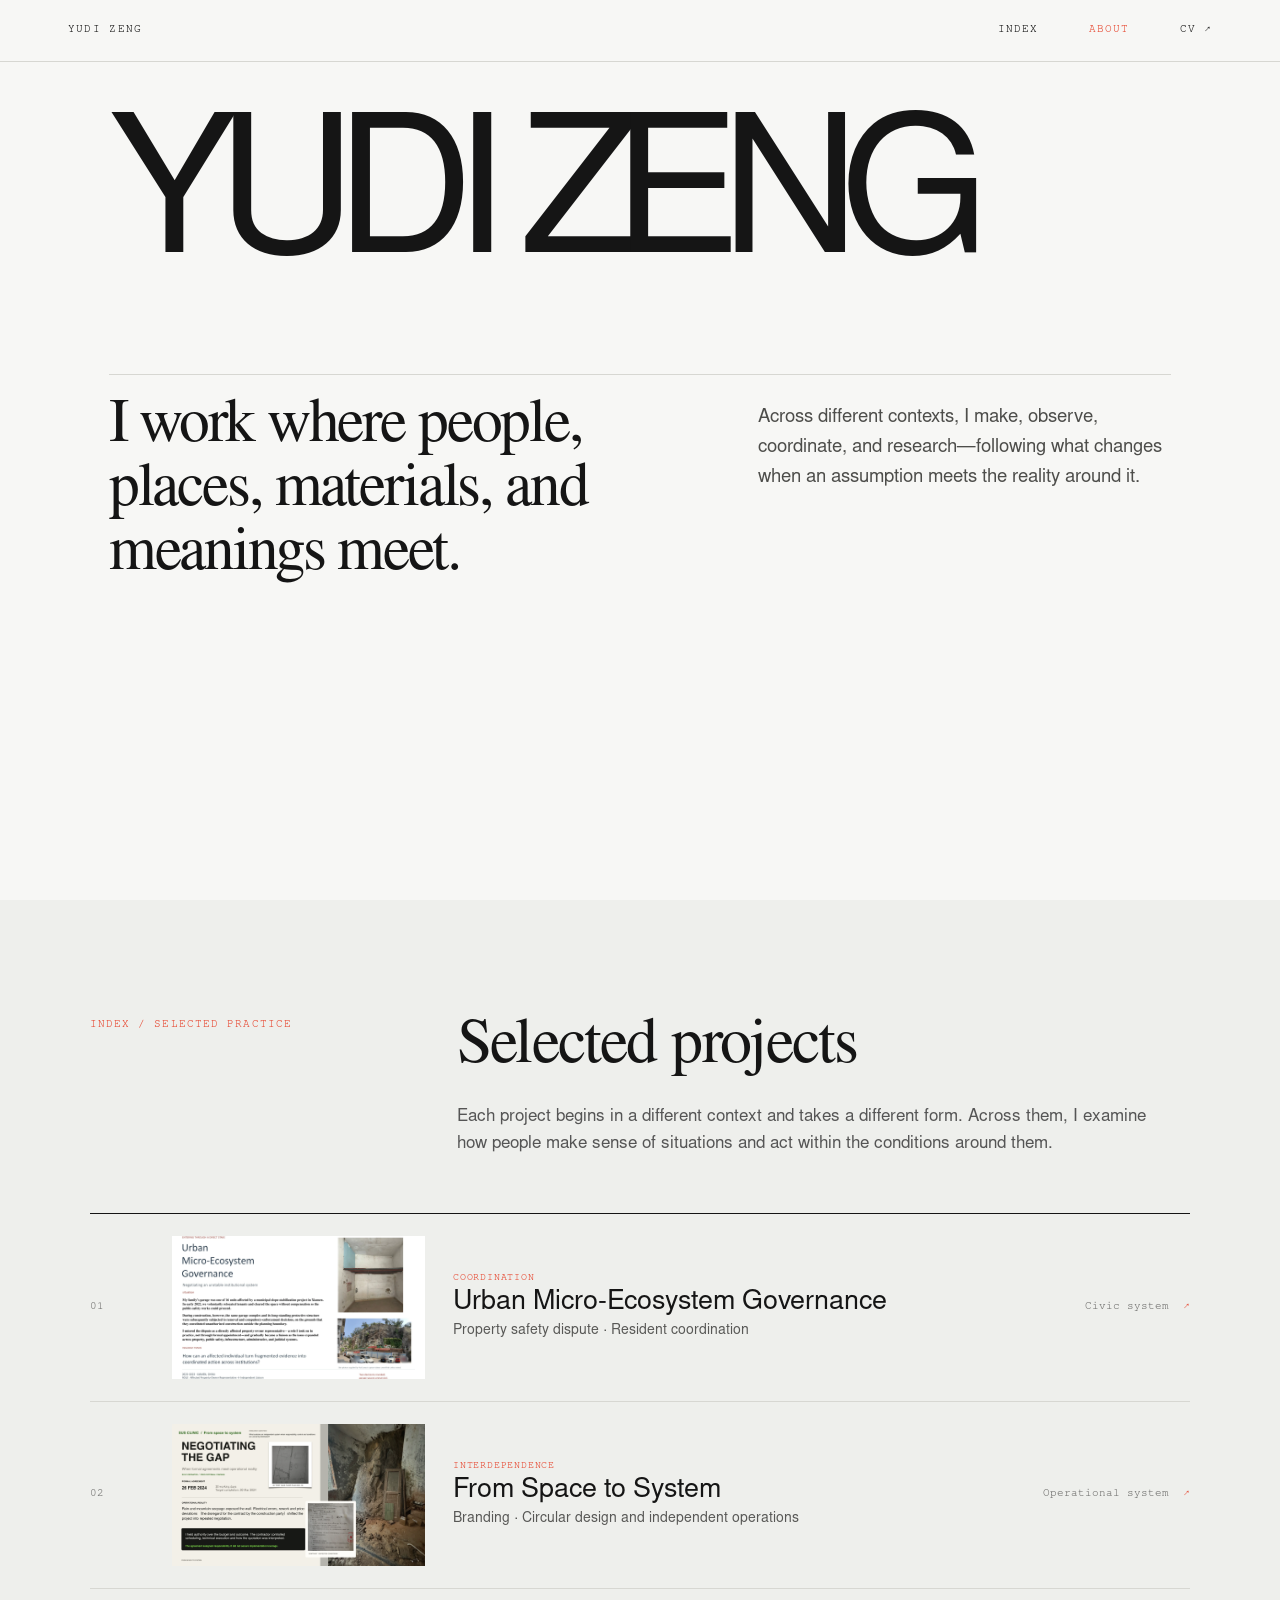
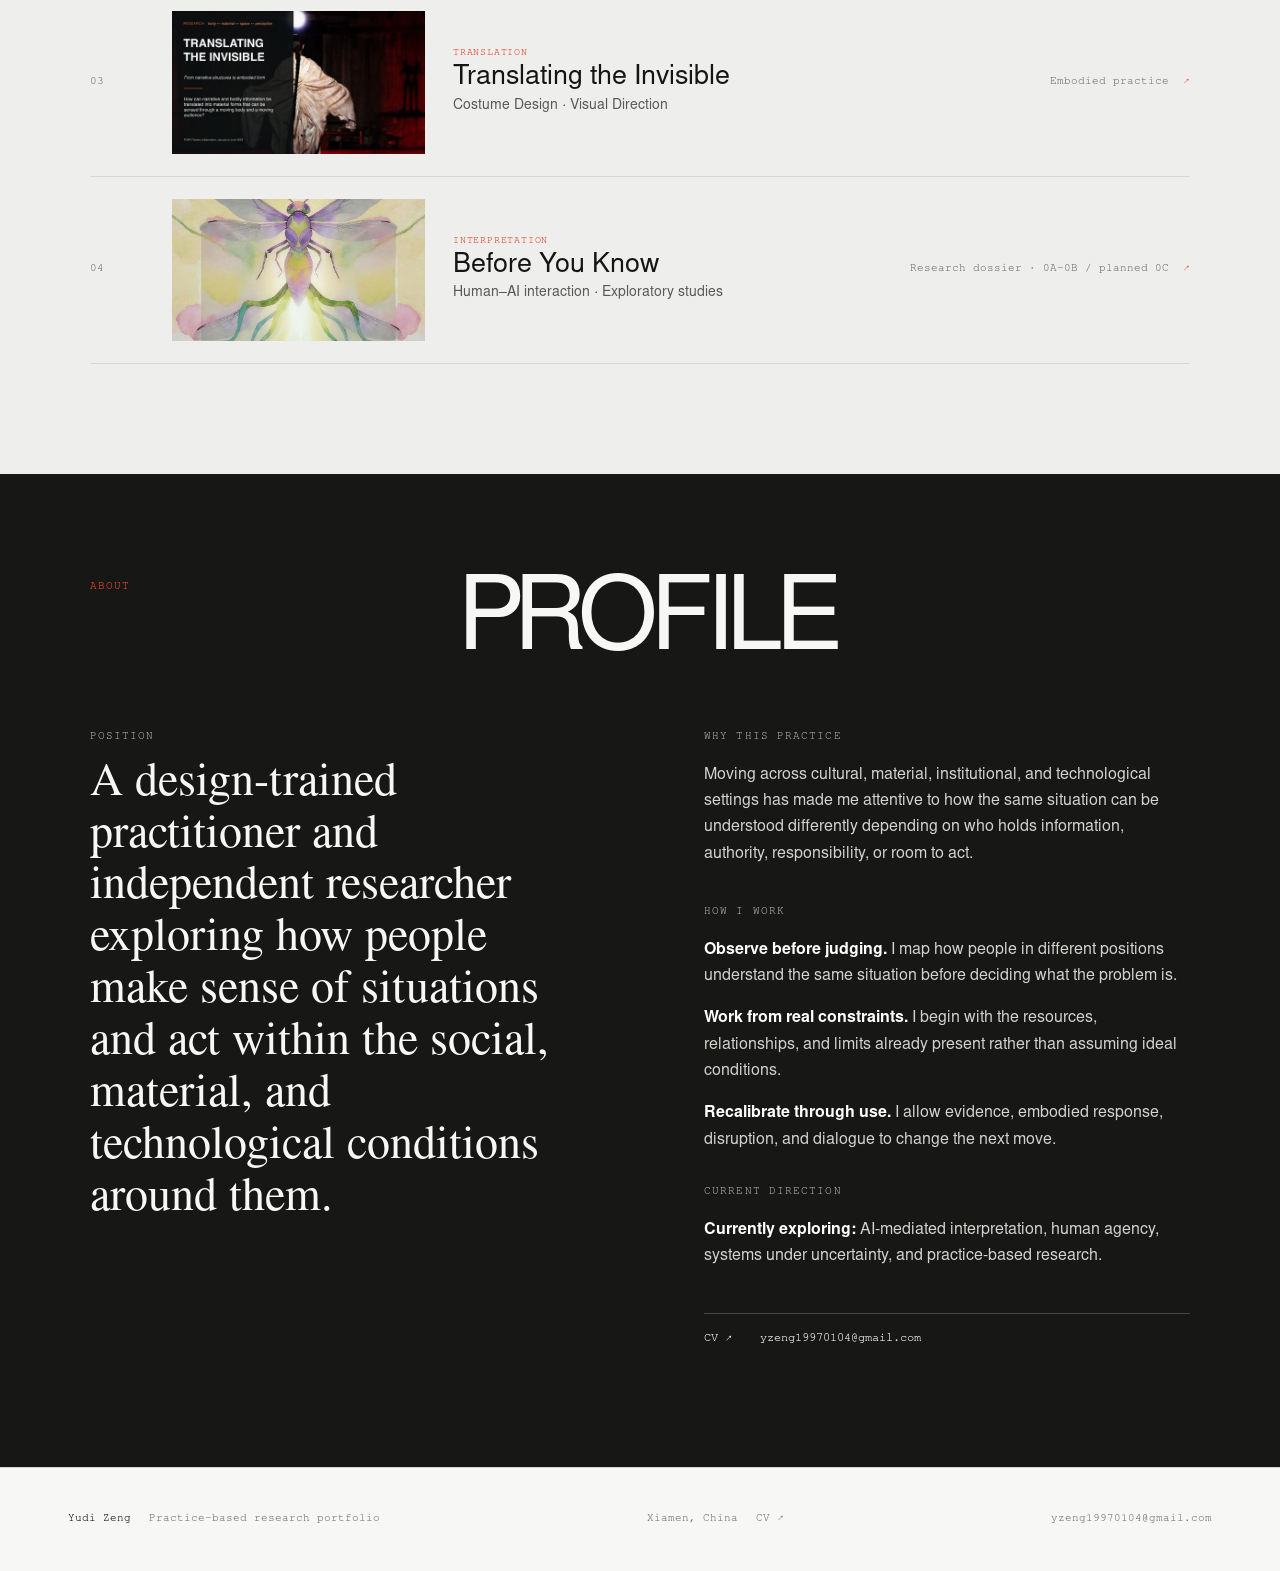
==== commit d94d2dbf: "Update BYK project index status" ====
--- a/site/index.html
+++ b/site/index.html
@@ -47,8 +47,8 @@
         </a>
         <a class="index-row" href="projects/04-before-you-know.html">
           <span class="index-number">04</span><img width="827" height="1417" src="assets/decks/insect-whispers-cover-oct9.webp" alt="Insect Whispers oracle deck cover by Yudi Zeng" loading="lazy">
-          <span class="index-copy"><span class="index-category">INTERPRETATION</span><strong>Before You Know</strong><span>Human–AI interaction · Exploratory pilot</span></span>
-          <span class="index-type">Research dossier · Study 0B <i aria-hidden="true">↗</i></span>
+          <span class="index-copy"><span class="index-category">INTERPRETATION</span><strong>Before You Know</strong><span>Human–AI interaction · Exploratory studies</span></span>
+          <span class="index-type">Research dossier · 0A–0B / planned 0C <i aria-hidden="true">↗</i></span>
         </a>
       </div>
     </section>
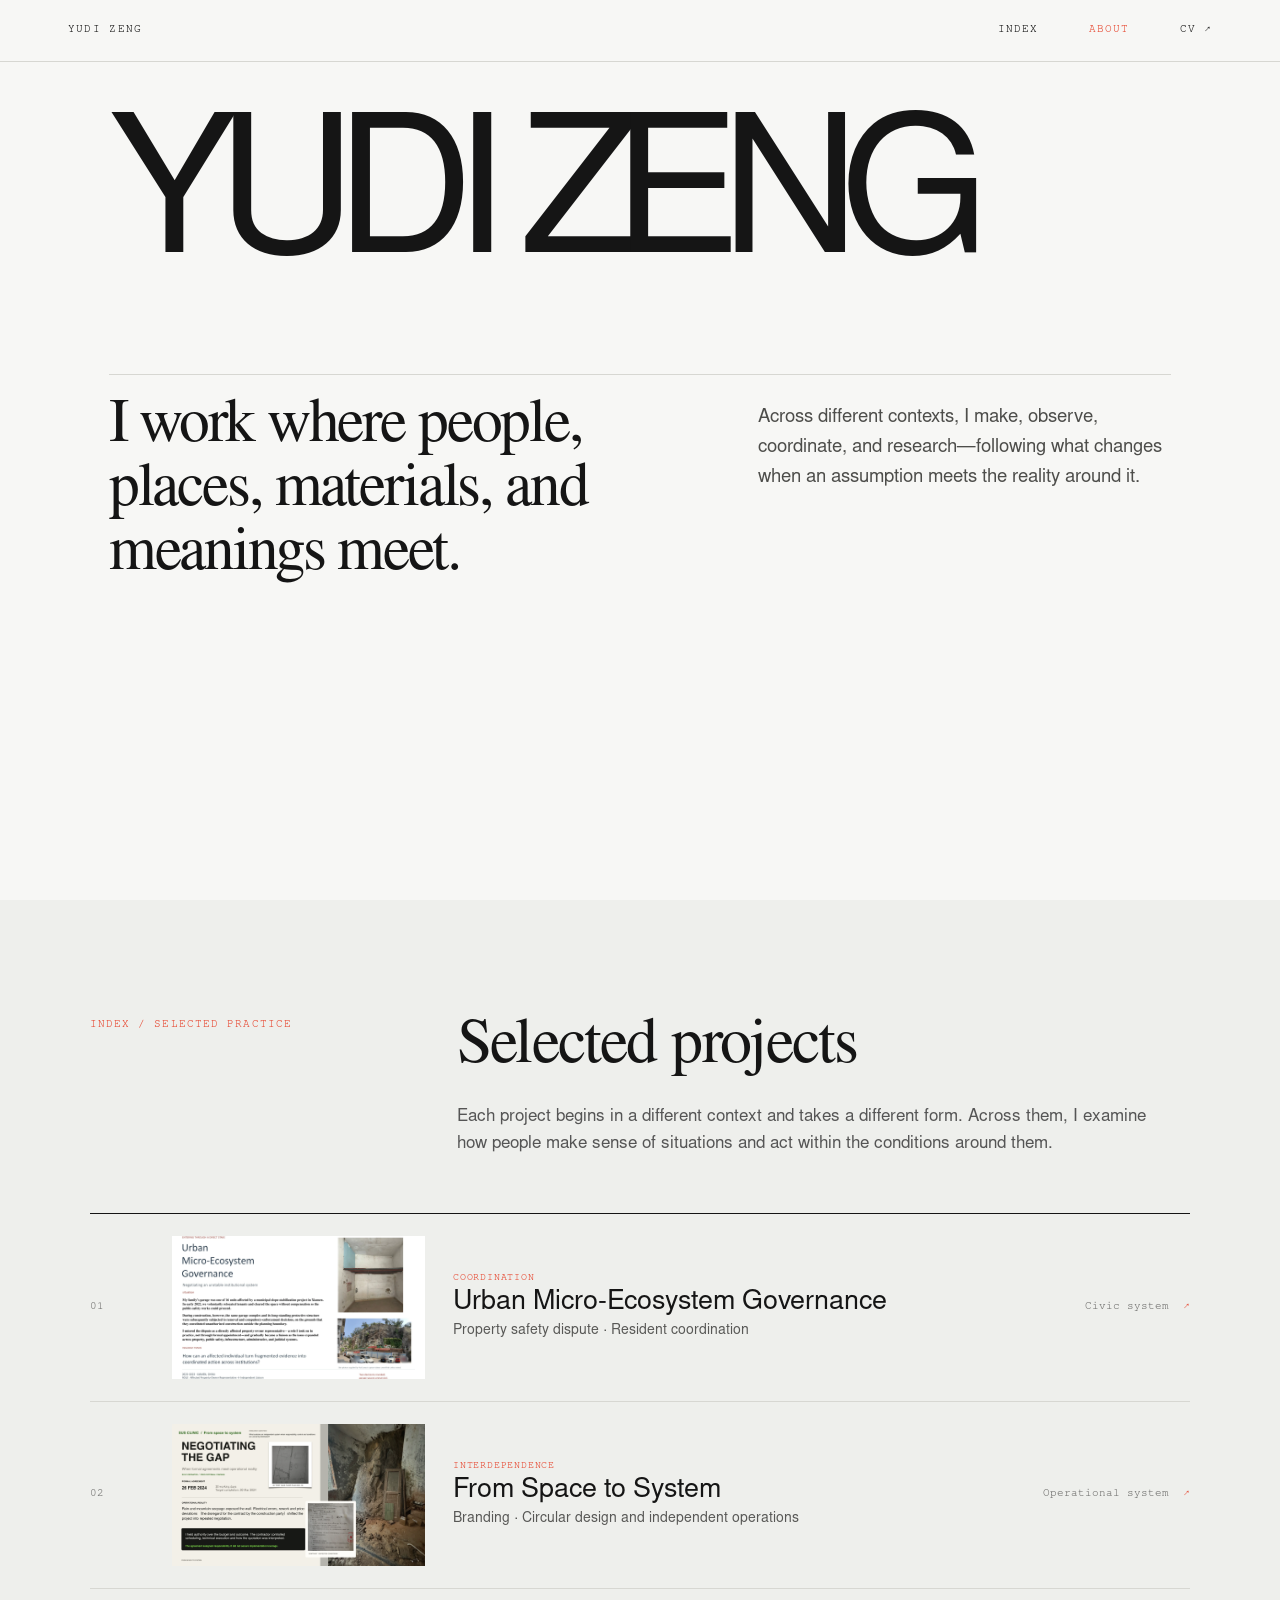
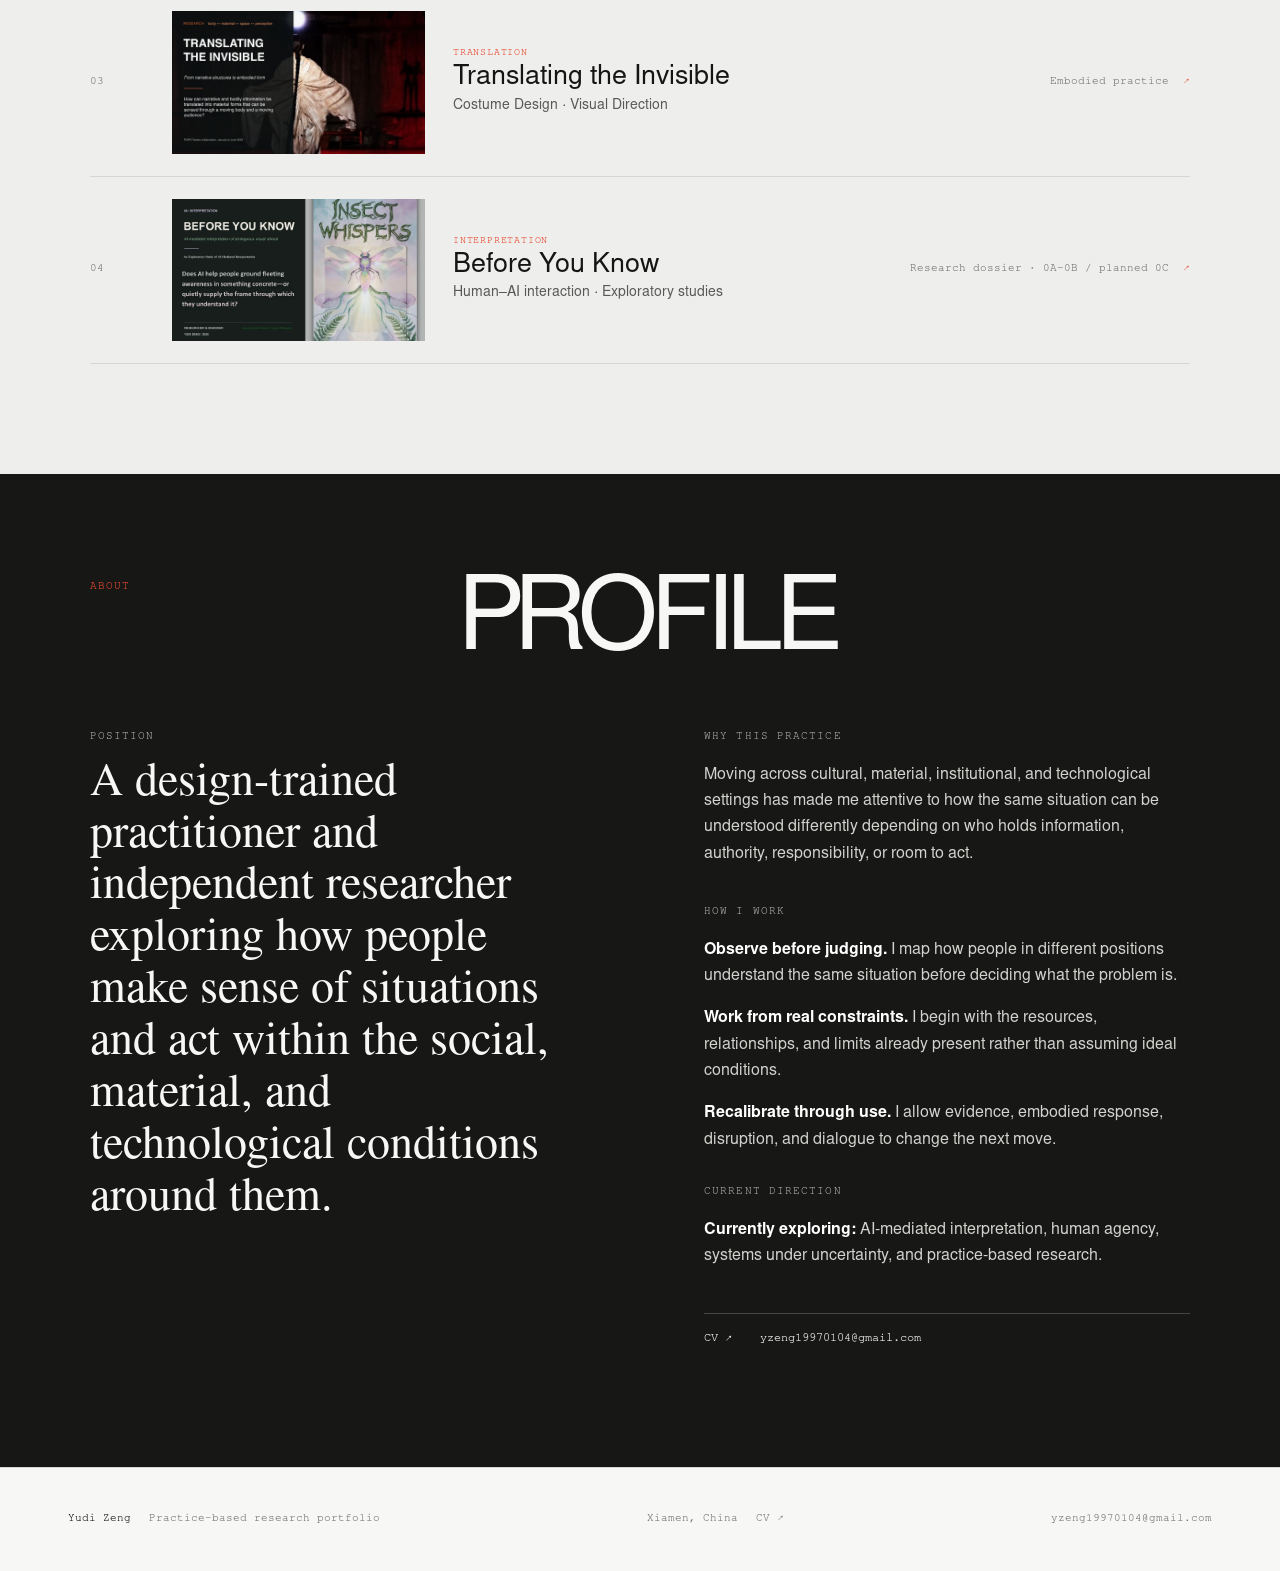
==== commit c1da8c61: "Replace Before You Know index thumbnail" ====
--- a/site/index.html
+++ b/site/index.html
@@ -46,7 +46,7 @@
           <span class="index-type">Embodied practice <i aria-hidden="true">↗</i></span>
         </a>
         <a class="index-row" href="projects/04-before-you-know.html">
-          <span class="index-number">04</span><img width="827" height="1417" src="assets/decks/insect-whispers-cover-oct9.webp" alt="Insect Whispers oracle deck cover by Yudi Zeng" loading="lazy">
+          <span class="index-number">04</span><img width="1280" height="720" src="assets/decks/byk-portfolio-cover.webp" alt="Before You Know project cover by Yudi Zeng" loading="lazy">
           <span class="index-copy"><span class="index-category">INTERPRETATION</span><strong>Before You Know</strong><span>Human–AI interaction · Exploratory studies</span></span>
           <span class="index-type">Research dossier · 0A–0B / planned 0C <i aria-hidden="true">↗</i></span>
         </a>
--- a/site/styles.css
+++ b/site/styles.css
@@ -146,6 +146,21 @@
 .related-material .material-cover:hover img{transform:scale(1.01)}
 .related-material h2{font:400 clamp(25px,3vw,37px)/1.12 var(--serif);margin:14px 0 12px}
 .related-material p:not(.eyebrow){font-size:16px;line-height:1.6;color:#555;max-width:530px;margin:0 0 16px}
+
+.brand-strategy{display:grid;grid-template-columns:minmax(210px,.78fr) minmax(0,1.55fr);gap:clamp(30px,5vw,72px);max-width:1080px;margin:8px auto 68px;padding:32px 0 40px;border-top:1px solid var(--line);border-bottom:1px solid var(--line);align-items:start}
+.brandbook-artifact .material-cover{display:block;max-width:280px;overflow:hidden;background:#eeefec}
+.brandbook-artifact .material-cover img{display:block;width:100%;height:auto}
+.brandbook-artifact h2{font:400 23px/1.2 var(--serif);margin:12px 0 8px}
+.brandbook-artifact p:not(.eyebrow){font-size:14px;line-height:1.55;color:#585856;margin:0 0 11px}
+.brandbook-artifact .eyebrow,.market-translation>.eyebrow{margin:20px 0 0}
+.market-translation h2{font:400 clamp(27px,3.2vw,39px)/1.1 var(--serif);max-width:630px;margin:10px 0 17px}
+.market-translation>p:not(.eyebrow){font-size:15px;line-height:1.62;color:#555;max-width:680px;margin:0 0 12px}
+.product-evidence{display:grid;grid-template-columns:repeat(2,minmax(0,1fr));gap:14px;max-width:520px;margin:22px 0 0}
+.product-evidence figure{margin:0;min-width:0}
+.product-image{aspect-ratio:5/4;overflow:hidden;background:#e9e9e5}
+.product-evidence img{display:block;width:100%;height:100%;object-fit:cover;object-position:center 9%}
+.product-evidence figcaption{display:flex;justify-content:space-between;gap:8px;padding:7px 1px 0;color:var(--muted);font:9px var(--mono);line-height:1.4}
+.product-evidence figcaption span:last-child{text-align:right}
 .text-link{display:inline-block;border-bottom:1px solid var(--ink);font:12px/1.6 var(--mono);padding-bottom:4px}
 .text-link:hover,.reader-end a:hover{color:var(--accent)}
 .slide-transcript{margin:12px 0 0}
@@ -186,6 +201,18 @@
  .deck .slide-transcript{margin:7px 16px 0}.slide-transcript summary{font-size:12px}
  .related-material{grid-template-columns:1fr;gap:23px;margin:5px 20px 45px;padding:25px 0}
  .related-material .material-cover{max-width:300px}.related-material h2{font-size:29px}
+ .brand-strategy{grid-template-columns:1fr;gap:30px;margin:5px 20px 48px;padding:26px 0 31px}
+ .brandbook-artifact{display:grid;grid-template-columns:minmax(105px,34%) minmax(0,1fr);gap:16px;align-items:start}
+ .brandbook-artifact .material-cover{grid-column:1;grid-row:1 / span 4;max-width:none}
+ .brandbook-artifact .eyebrow{grid-column:2;margin:0}
+ .brandbook-artifact h2{grid-column:2;font-size:20px;margin:7px 0}
+ .brandbook-artifact p:not(.eyebrow),.brandbook-artifact .text-link{grid-column:2}
+ .market-translation>.eyebrow{margin:0}
+ .market-translation h2{font-size:29px}
+ .market-translation>p:not(.eyebrow){font-size:14px}
+ .product-evidence{gap:10px;margin-top:18px}
+ .product-evidence figcaption{font-size:8px;flex-wrap:wrap}
+
  .documented-outcome{padding:15px 20px 58px}
  .reader-toolbar{grid-template-columns:minmax(0,1fr) auto;gap:16px;padding:14px 16px}
  .reader-toolbar nav{grid-column:1/-1;justify-content:space-between;border-top:1px solid var(--line);padding-top:12px;gap:15px}
@@ -199,3 +226,166 @@
 }
 @media(max-width:390px){.topbar nav{gap:12px}.wordmark,.topbar nav a{font-size:10px}.reader-pagination select{max-width:98px}}
 @media(prefers-reduced-motion:reduce){.related-material img{transition:none}.related-material .material-cover:hover img{transform:none}}
+
+/* Project 02: market rationale between the infrastructure and network stages. */
+.deck-opening{padding-bottom:0}
+.deck-continuation{padding-top:0}
+
+/* Project 02: market reasoning with the brand book as supporting evidence. */
+.market-strategy{display:grid;grid-template-columns:minmax(0,1.7fr) minmax(220px,.65fr);gap:clamp(34px,5vw,70px);max-width:1080px;margin:8px auto 68px;padding:32px 0 40px;border-top:1px solid var(--line);border-bottom:1px solid var(--line);align-items:start}
+.market-strategy .market-translation{max-width:none;margin:0}
+.market-strategy .market-translation>.eyebrow{margin-top:0}
+.market-strategy .market-translation h2{max-width:720px}
+.market-strategy .product-evidence{max-width:620px}
+.market-strategy .brandbook-artifact{padding-left:28px;border-left:1px solid var(--line);margin-top:42px}
+.market-strategy .brandbook-artifact .material-cover{max-width:220px}
+.market-strategy .brandbook-artifact .eyebrow{margin-top:18px}
+@media(max-width:760px){
+ .market-strategy{grid-template-columns:1fr;gap:24px;margin:5px 20px 48px;padding:26px 0 31px}
+ .market-strategy .market-translation{max-width:none}
+ .market-strategy .brandbook-artifact{display:grid;grid-template-columns:minmax(105px,34%) minmax(0,1fr);gap:16px;padding:24px 0 0;border-left:0;border-top:1px solid var(--line);margin-top:0;align-items:start}
+ .market-strategy .brandbook-artifact .material-cover{max-width:none}
+ .market-strategy .brandbook-artifact .eyebrow{margin-top:0}
+}
+
+/* Project 01: readable slide narrative over the original photographic and documentary material. */
+.p1-deck{padding-top:14px}
+.p1-deck figure{margin-bottom:66px}
+.p1-slide-art{position:relative;aspect-ratio:2200 / 1528;overflow:hidden;background-color:#fff;background-size:100% 100%;background-repeat:no-repeat}
+.p1-slide-card--context .p1-slide-art{background-image:url("assets/decks/p1-slide-01.webp")}
+.p1-slide-card--role .p1-slide-art{background-image:url("assets/decks/p1-slide-03.webp")}
+.p1-slide-card--outcome .p1-slide-art{background-image:url("assets/decks/p1-slide-04.webp")}
+.p1-slide-card--context .p1-slide-art::before,.p1-slide-card--role .p1-slide-art::before{content:"";position:absolute;inset:0 0 auto 0;height:8%;background:#fff;z-index:1}
+.p1-slide-card--role .p1-slide-art::before{height:23%}
+.p1-slide-card--context .p1-slide-art::after,.p1-slide-card--role .p1-slide-art::after,.p1-slide-card--outcome .p1-slide-art::after{content:"";position:absolute;inset:auto 0 0 0;height:12%;background:#fff;z-index:1}
+.p1-slide-card--role .p1-slide-art::after,.p1-slide-card--outcome .p1-slide-art::after{height:8%}
+.p1-slide-body{position:absolute;inset:0 auto 0 0;z-index:2;box-sizing:border-box;width:61%;padding:clamp(28px,4.8vw,76px);background:#fff;display:flex;flex-direction:column;justify-content:center;align-items:flex-start}
+.p1-slide-card--role .p1-slide-body{width:64%}
+.p1-slide-card--outcome .p1-slide-body{width:54%}
+.p1-slide-kicker{font:600 clamp(11px,1.15vw,17px)/1.4 var(--mono);letter-spacing:.05em;color:#aa574f;margin:0 0 clamp(18px,2.1vw,34px)}
+.p1-slide-body h2,.p1-map-intro h2{font:400 clamp(32px,4.1vw,67px)/1.08 var(--sans);letter-spacing:-.035em;color:#2e4050;margin:0 0 clamp(22px,2.8vw,44px)}
+.p1-slide-body>p:not(.p1-slide-kicker){font:400 clamp(15px,1.39vw,22px)/1.48 var(--sans);max-width:830px;color:#31414d;margin:0 0 clamp(14px,1.55vw,26px)}
+.p1-slide-body .p1-slide-fact{font-weight:600!important;color:#a95149!important;margin-top:clamp(10px,1.8vw,30px)!important}
+.p1-slide-body .p1-slide-reflection{border-left:3px solid #aa574f;padding-left:clamp(12px,1.6vw,24px);margin-top:clamp(9px,1.1vw,20px)!important}
+.p1-map-intro{max-width:1000px;margin:0 auto 28px;padding:34px 20px 20px;text-align:left}
+.p1-map-intro h2{font-size:clamp(31px,3.6vw,55px);margin-bottom:15px}
+.p1-map-intro p:last-child{font:400 17px/1.6 var(--sans);color:#4e565a;max-width:850px;margin:0}
+.p1-map-slide .slide-transcript{max-width:1000px;margin:16px auto 0}
+.p1-map-slide .slide-transcript>div{max-width:800px}
+.p1-mobile-evidence{display:none}
+@media(max-width:900px){
+ .p1-slide-art{aspect-ratio:auto;background-image:none!important;overflow:visible}
+ .p1-slide-art::before,.p1-slide-art::after{display:none}
+ .p1-slide-body,.p1-slide-card--role .p1-slide-body,.p1-slide-card--outcome .p1-slide-body{position:static;width:auto;padding:clamp(24px,6vw,44px);display:block;border:1px solid var(--line)}
+ .p1-slide-body h2{font-size:clamp(31px,5.7vw,47px);margin-bottom:20px}
+ .p1-slide-body>p:not(.p1-slide-kicker){font-size:clamp(16px,2.5vw,19px);line-height:1.6}
+ .p1-slide-kicker{font-size:12px;margin-bottom:15px}
+ .p1-mobile-evidence{display:block;background-repeat:no-repeat;background-color:#f5f5f2;margin:18px 0 0}
+ .p1-mobile-evidence--garage,.p1-mobile-evidence--slope{background-image:url("assets/decks/p1-slide-01.webp");background-size:385% auto}
+ .p1-mobile-evidence--garage{aspect-ratio:1.15;background-position:88% 16%}
+ .p1-mobile-evidence--slope{aspect-ratio:1.75;background-position:88% 84%}
+ .p1-mobile-evidence--records{aspect-ratio:.8;background-image:url("assets/decks/p1-slide-03.webp");background-size:320% auto;background-position:94% 73%}
+ .p1-mobile-evidence--decisions{aspect-ratio:.78;background-image:url("assets/decks/p1-slide-04.webp");background-size:310% auto;background-position:90% 63%}
+ .p1-map-intro{padding:22px 7px 6px}
+ .p1-map-intro p:last-child{font-size:16px}
+}
+
+/* Keep the original evidence intact while covering residual text from the earlier slide raster. */
+.p1-slide-card--context .p1-slide-art::after{height:17%}
+.p1-slide-card--role .p1-slide-body{width:74%}
+.p1-slide-card--outcome .p1-slide-body{width:62%}
+.p1-end-link{max-width:1340px;margin:0 auto;padding:0 clamp(20px,9vw,138px) 70px}
+.p1-end-link .back-link{margin:0}
+@media(max-width:900px){
+ .p1-slide-card--role .p1-slide-body,.p1-slide-card--outcome .p1-slide-body{width:auto}
+}
+
+/* Project 01: event-led presentation and supporting evidence. */
+.p1-slide-card--context .p1-slide-body,.p1-slide-card--role .p1-slide-body,.p1-slide-card--outcome .p1-slide-body{justify-content:flex-start;padding-top:clamp(44px,5.2vw,82px)}
+.p1-slide-card--role .p1-slide-body{width:74%;padding-top:clamp(35px,4.1vw,64px)}
+.p1-slide-card--outcome .p1-slide-body{width:62%}
+.p1-slide-body h2{margin-bottom:clamp(24px,3vw,48px)}
+.p1-slide-card--role .p1-slide-body h2{font-size:clamp(30px,3.5vw,56px);margin-bottom:clamp(19px,2vw,31px)}
+.p1-event-list,.p1-step-list{width:100%;max-width:900px}
+.p1-event,.p1-step{border-top:1px solid #cfd6d9;padding:clamp(14px,1.5vw,24px) 0;display:grid;grid-template-columns:minmax(115px,25%) 1fr;gap:clamp(15px,2vw,30px);align-items:start}
+.p1-date,.p1-step>span{font:600 clamp(11px,1.08vw,16px)/1.5 var(--mono);letter-spacing:.025em;color:#a95149}
+.p1-event p,.p1-step p{font:400 clamp(15px,1.35vw,21px)/1.5 var(--sans);color:#31414d;margin:0}
+.p1-slide-body .p1-slide-turn,.p1-slide-body .p1-situated-note{font:400 clamp(16px,1.55vw,24px)/1.5 var(--sans);color:#2e4050;margin:clamp(19px,2.3vw,36px) 0 0;max-width:850px}
+.p1-slide-body .p1-situated-note{font-size:clamp(13px,1.16vw,18px);border-left:3px solid #aa574f;padding-left:clamp(12px,1.3vw,20px);margin-top:clamp(14px,1.7vw,27px)}
+.p1-map-intro{max-width:1200px;padding:24px 20px 25px}
+.p1-map-intro h2{margin-bottom:12px}
+.p1-map-intro>p:last-of-type{max-width:980px}
+.p1-collective-steps{display:grid;grid-template-columns:repeat(3,1fr);gap:clamp(14px,2.3vw,36px);margin-top:28px}
+.p1-collective-steps>div{border-top:1px solid #cfd6d9;padding-top:13px}
+.p1-collective-steps span{font:600 12px/1.4 var(--mono);letter-spacing:.04em;color:#a95149}
+.p1-collective-steps p{font:400 15px/1.55 var(--sans);color:#31414d;margin:8px 0 0}
+.p1-outcome-list .p1-event{grid-template-columns:minmax(130px,28%) 1fr}
+@media(max-width:900px){
+ .p1-slide-card--context .p1-slide-body,.p1-slide-card--role .p1-slide-body,.p1-slide-card--outcome .p1-slide-body{padding:clamp(24px,6vw,44px);width:auto}
+ .p1-slide-card--role .p1-slide-body h2{font-size:clamp(31px,5.7vw,47px)}
+ .p1-event,.p1-step{grid-template-columns:90px 1fr;gap:13px}
+ .p1-date,.p1-step>span{font-size:11px}
+ .p1-event p,.p1-step p{font-size:16px}
+ .p1-slide-body .p1-slide-turn,.p1-slide-body .p1-situated-note{font-size:17px}
+ .p1-collective-steps{grid-template-columns:1fr;gap:16px}
+ .p1-map-intro{padding:22px 7px 16px}
+}
+@media(max-width:520px){
+ .p1-event,.p1-step{display:block}
+ .p1-event p,.p1-step p{margin-top:6px}
+}
+/* Project 01: restored editorial opening and event-first participation page. */
+.p1-slide-card--context.p1-slide-card--restored .p1-slide-body{display:block;width:61%;padding:clamp(27px,3.2vw,52px) clamp(30px,3.5vw,56px);background:#fff}
+.p1-slide-card--restored .p1-slide-kicker{margin-bottom:clamp(12px,1.1vw,18px)}
+.p1-slide-body h2.p1-original-title{font:400 clamp(37px,4.35vw,72px)/1.18 var(--sans);letter-spacing:-.032em;color:#2e4050;margin:0 0 clamp(12px,1.2vw,20px)}
+.p1-slide-body>p.p1-original-subtitle{font:600 clamp(16px,1.7vw,27px)/1.4 var(--sans);color:#6b7881;margin:0 0 clamp(16px,1.7vw,27px)}
+.p1-opening-label{font:600 clamp(11px,1vw,15px)/1.4 var(--mono);letter-spacing:.05em;color:#aa574f;margin:0 0 clamp(8px,1vw,16px)}
+.p1-opening-story p:not(.p1-opening-label){font:400 clamp(15px,1.2vw,19px)/1.48 var(--sans);color:#2e4050;margin:0 0 clamp(12px,1.3vw,21px);max-width:850px}
+.p1-opening-footer{border-top:1px solid #cfd6d9;margin-top:clamp(12px,1.5vw,25px);padding-top:clamp(9px,1vw,16px);display:flex;justify-content:space-between;gap:14px;font:500 clamp(10px,.86vw,13px)/1.4 var(--mono);color:#53616c}
+.p1-opening-footer span:last-child{color:#a95149;text-align:right}
+.p1-slide-card--role.p1-slide-card--restored .p1-slide-body{display:block;width:74%;padding:clamp(26px,2.7vw,44px) clamp(26px,3vw,48px);background:#fff}
+.p1-slide-body h2.p1-process-title{font:400 clamp(34px,3.7vw,61px)/1.08 var(--sans);color:#2e4050;letter-spacing:-.035em;margin:0 0 7px}
+.p1-slide-body>p.p1-process-subtitle{font:400 clamp(15px,1.38vw,22px)/1.45 var(--sans);color:#6b7881;margin:0 0 clamp(17px,2vw,32px)}
+.p1-process-head,.p1-process-row{display:grid;grid-template-columns:39% 29% 32%}
+.p1-process-head{font:600 clamp(10px,.95vw,14px)/1.4 var(--mono);letter-spacing:.04em;color:#667582;padding:0 0 10px}
+.p1-process-head span:last-child{color:#a95149}
+.p1-process-row{border-top:1px solid #cfd6d9;min-height:clamp(112px,9vw,148px);align-items:start}
+.p1-process-row:last-child{border-bottom:1px solid #cfd6d9}
+.p1-process-row>div{padding:clamp(12px,1.18vw,19px) clamp(12px,1.25vw,20px) clamp(11px,1.1vw,18px) 0}
+.p1-process-row>div:not(:first-child){padding-left:clamp(11px,1.2vw,19px)}
+.p1-process-event{display:flex;gap:clamp(8px,.8vw,13px);position:relative}
+.p1-process-index{font:500 clamp(18px,1.7vw,27px)/1.1 var(--sans);color:#b1473d;min-width:2ch}
+.p1-process-date{display:block;font:600 clamp(10px,.9vw,14px)/1.35 var(--mono);color:#667582;margin:2px 0 clamp(7px,.7vw,11px)}
+.p1-process-event strong{display:block;font:600 clamp(14px,1.28vw,20px)/1.35 var(--sans);color:#2e4050}
+.p1-process-cell{font:400 clamp(13px,1.12vw,18px)/1.45 var(--sans);color:#31414d}
+.p1-cell-label{display:none}
+@media(max-width:900px){
+ .p1-slide-card--context.p1-slide-card--restored .p1-slide-body,.p1-slide-card--role.p1-slide-card--restored .p1-slide-body{width:auto;padding:clamp(24px,6vw,44px)}
+ .p1-slide-body h2.p1-original-title{font-size:clamp(38px,7vw,58px)}
+ .p1-slide-body>p.p1-original-subtitle{font-size:18px}
+ .p1-opening-story p:not(.p1-opening-label){font-size:16px}
+ .p1-opening-footer{font-size:11px}
+ .p1-slide-body h2.p1-process-title{font-size:clamp(34px,5.8vw,49px)}
+ .p1-slide-body>p.p1-process-subtitle{font-size:17px}
+ .p1-process-head{display:none}
+ .p1-process-row{grid-template-columns:1fr 1fr;gap:0}
+ .p1-process-event{grid-column:1/-1}
+ .p1-process-row>div:not(:first-child){padding-left:0;padding-right:18px}
+ .p1-process-row>div:last-child{padding-left:12px}
+ .p1-process-date{font-size:11px}
+ .p1-process-event strong{font-size:18px}
+ .p1-process-cell{font-size:16px}
+ .p1-cell-label{display:block;font:600 10px/1.4 var(--mono);letter-spacing:.05em;color:#a95149;margin-bottom:7px}
+ .p1-mobile-evidence--purchase,.p1-mobile-evidence--technical,.p1-mobile-evidence--receipt{background-image:url("assets/decks/p1-slide-03.webp");background-size:400% auto}
+ .p1-mobile-evidence--purchase{aspect-ratio:1.6;background-position:96% 40%}
+ .p1-mobile-evidence--technical{aspect-ratio:1.5;background-position:96% 65%}
+ .p1-mobile-evidence--receipt{aspect-ratio:1.5;background-position:96% 94%}
+}
+@media(max-width:520px){
+ .p1-opening-footer{display:block}
+ .p1-opening-footer span{display:block;text-align:left!important;margin-bottom:6px}
+ .p1-process-row{grid-template-columns:1fr}
+ .p1-process-event{grid-column:1}
+ .p1-process-row>div:last-child{padding-left:0}
+ .p1-process-row>div:not(:first-child){padding-top:3px;padding-bottom:10px}
+}
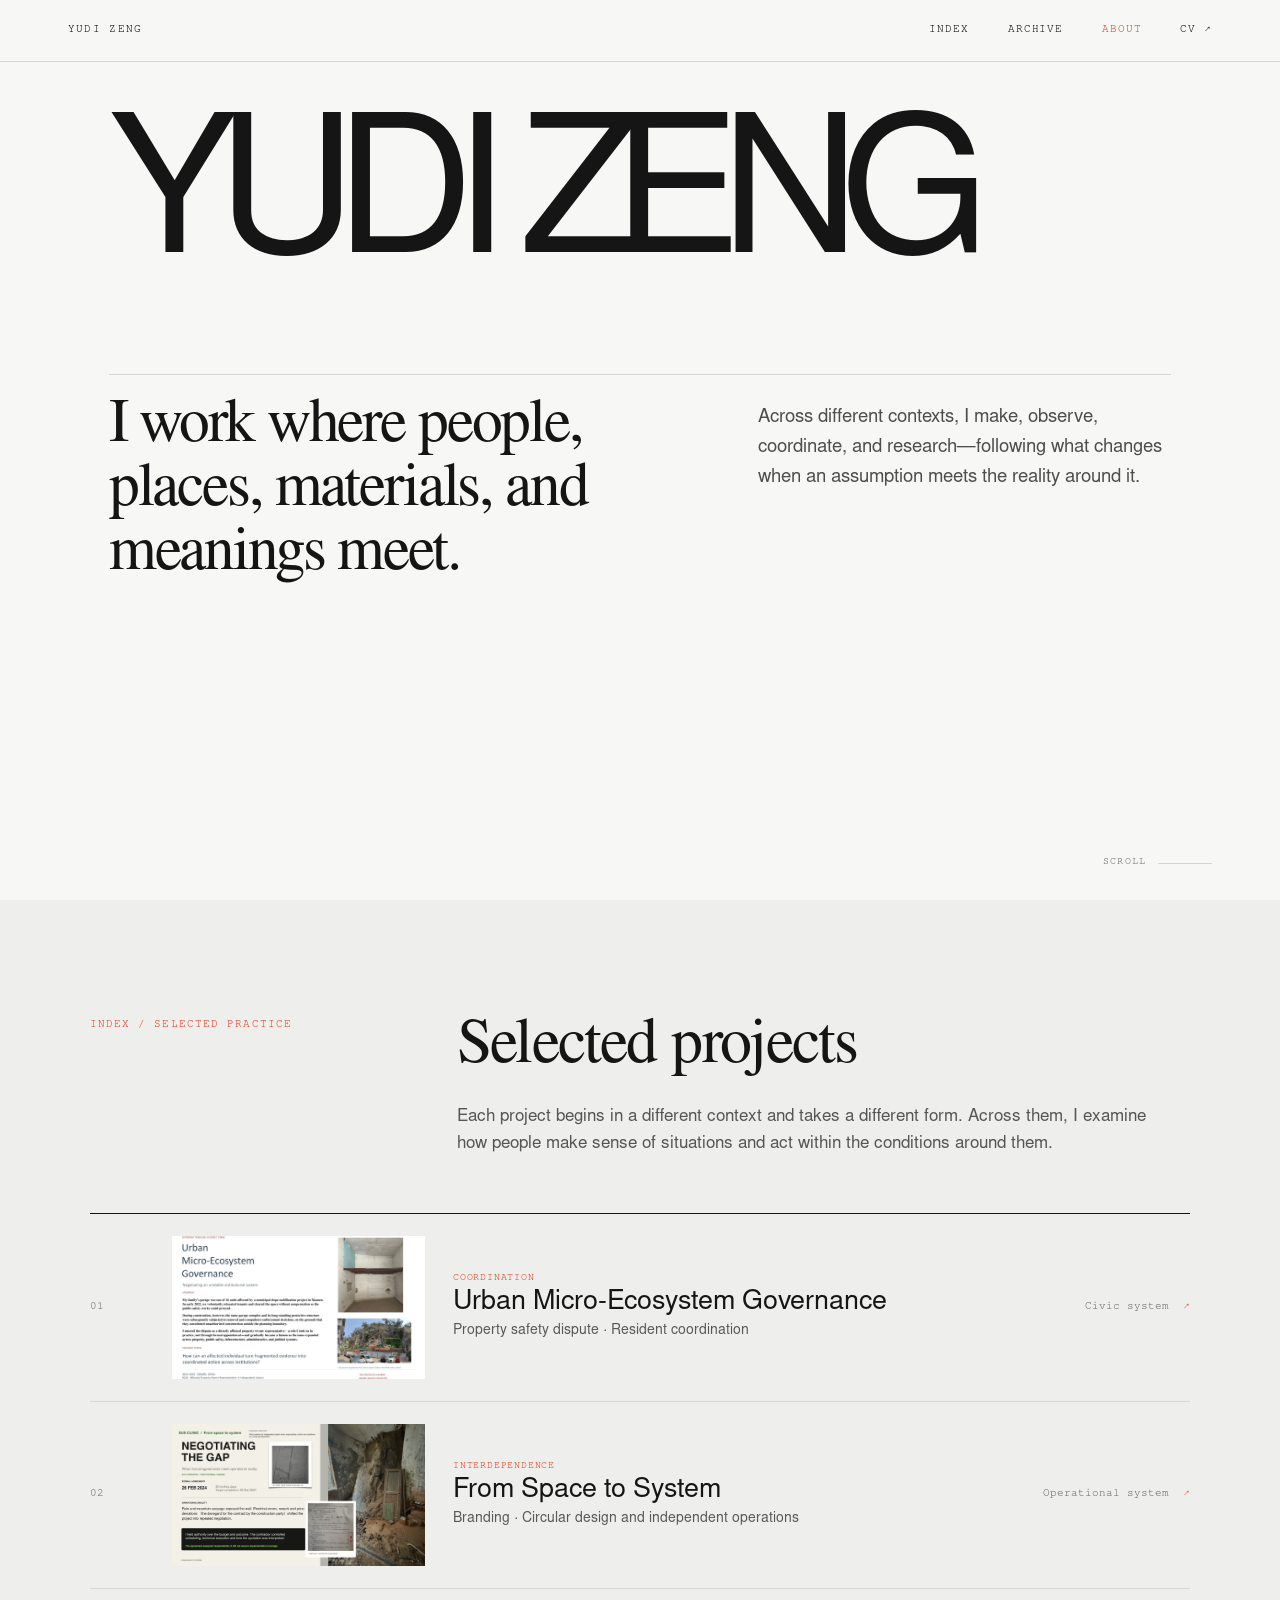
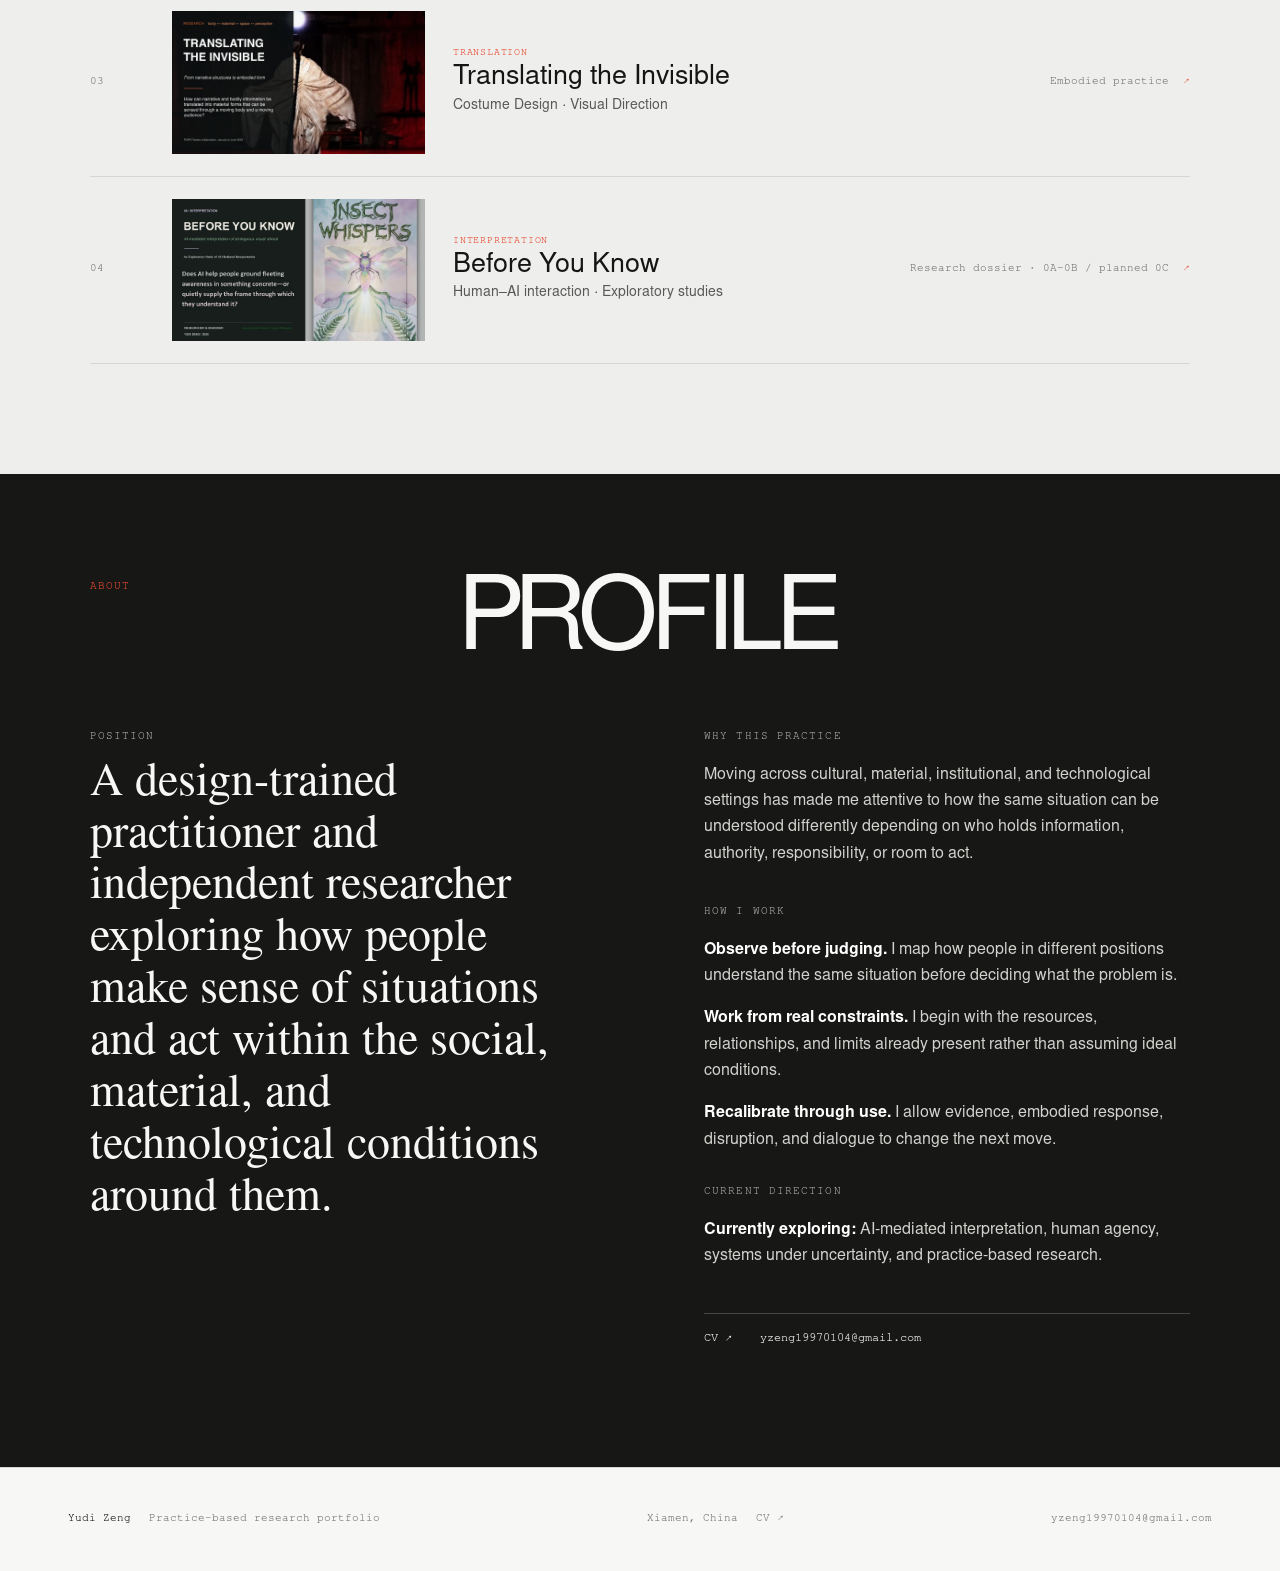
==== commit d95cd925: "Add design archive and homepage scroll interaction" ====
--- a/site/index.html
+++ b/site/index.html
@@ -7,14 +7,14 @@
   <meta name="theme-color" content="#f7f7f5">
   <title>Yudi Zeng — Practice-Based Research Portfolio</title>
   <link rel="icon" type="image/svg+xml" href="favicon.svg">
-  <link rel="stylesheet" href="styles.css?v=20261011-index-intro">
+  <link rel="stylesheet" href="styles.css?v=20261123-archive-motion">
 <link rel="canonical" href="https://yudizeng.github.io/yudi-zeng-2025-web-portfolio/"><meta name="robots" content="index, follow"><meta property="og:title" content="Yudi Zeng — Practice-Based Research Portfolio"><meta property="og:description" content="Yudi Zeng's practice-based research portfolio: civic coordination, independent operations, embodied practice, and human–AI interaction."><meta property="og:type" content="website"><meta property="og:url" content="https://yudizeng.github.io/yudi-zeng-2025-web-portfolio/"><meta name="twitter:card" content="summary"><meta name="twitter:title" content="Yudi Zeng — Practice-Based Research Portfolio"><meta name="twitter:description" content="Yudi Zeng's practice-based research portfolio: civic coordination, independent operations, embodied practice, and human–AI interaction."></head>
 <body>
   <a class="skip-link" href="#index">Skip to index</a>
   <header class="topbar">
     <a class="wordmark" href="#top">YUDI ZENG</a>
     <nav aria-label="Primary navigation">
-      <a href="#index">INDEX</a><a href="#about">ABOUT</a>
+      <a href="#index">INDEX</a><a href="archive.html">ARCHIVE</a><a href="#about">ABOUT</a>
       <a href="assets/Yudi_Zeng_CV.pdf?v=20261024cvfix" target="_blank" rel="noopener">CV ↗</a>
     </nav>
   </header>
@@ -25,6 +25,7 @@
         <h2>I work where people, places, materials, and meanings meet.</h2>
         <p>Across different contexts, I make, observe, coordinate, and research—following what changes when an assumption meets the reality around it.</p>
       </div>
+      <div class="hero-scroll-mark" aria-hidden="true"><span>SCROLL</span><i></i></div>
     </section>
 
     <section class="index-section" id="index" aria-labelledby="index-title">
--- a/site/styles.css
+++ b/site/styles.css
@@ -388,4 +388,19 @@
  .p1-process-event{grid-column:1}
  .p1-process-row>div:last-child{padding-left:0}
  .p1-process-row>div:not(:first-child){padding-top:3px;padding-bottom:10px}
-}+}
+
+/* Homepage motion: the title responds to scroll; the profile enters more quietly. */
+.topbar nav{gap:clamp(14px,3vw,42px)}
+.hero{overflow:hidden}
+.hero h1{transform-origin:left center;transform:translate3d(calc(var(--hero-progress, 0) * 2.2vw),calc(var(--hero-progress, 0) * -38px),0) scale(calc(1 - var(--hero-progress, 0) * .095));opacity:calc(1 - var(--hero-progress, 0) * .2)}
+.hero-bottom{transform:translate3d(0,calc(var(--hero-progress, 0) * -18px),0);opacity:calc(1 - var(--hero-progress, 0) * .16)}
+.hero-scroll-mark{position:absolute;right:clamp(20px,5.3vw,82px);bottom:32px;display:flex;align-items:center;gap:12px;color:var(--muted);font:10px/1 var(--mono);letter-spacing:.12em;pointer-events:none}
+.hero-scroll-mark i{display:block;width:54px;height:1px;background:var(--line);position:relative;overflow:hidden}
+.hero-scroll-mark i::after{content:"";position:absolute;inset:0;background:var(--accent);transform:scaleX(var(--hero-progress, 0));transform-origin:left}
+.motion-ready .profile .section-heading,.motion-ready .profile .profile-position,.motion-ready .profile .profile-copy{opacity:0;transform:translateY(25px);transition:opacity .8s ease,transform .8s cubic-bezier(.18,.7,.2,1)}
+.motion-ready .profile.is-visible .section-heading,.motion-ready .profile.is-visible .profile-position,.motion-ready .profile.is-visible .profile-copy{opacity:1;transform:none}
+.motion-ready .profile .profile-position{transition-delay:.08s}.motion-ready .profile .profile-copy{transition-delay:.16s}
+@media(max-width:760px){.hero-scroll-mark{right:20px;bottom:24px}.hero-scroll-mark i{width:36px}}
+@media(max-width:520px){.topbar{height:auto;min-height:62px;display:block;padding:14px 18px}.topbar nav{justify-content:space-between;gap:7px;margin-top:12px}.wordmark,.topbar nav a{font-size:10px}.hero{min-height:calc(92svh - 84px)}}
+@media(prefers-reduced-motion:reduce){.hero h1,.hero-bottom{transform:none!important;opacity:1!important}.hero-scroll-mark i::after{transform:none!important}.motion-ready .profile .section-heading,.motion-ready .profile .profile-position,.motion-ready .profile .profile-copy{opacity:1;transform:none;transition:none}}
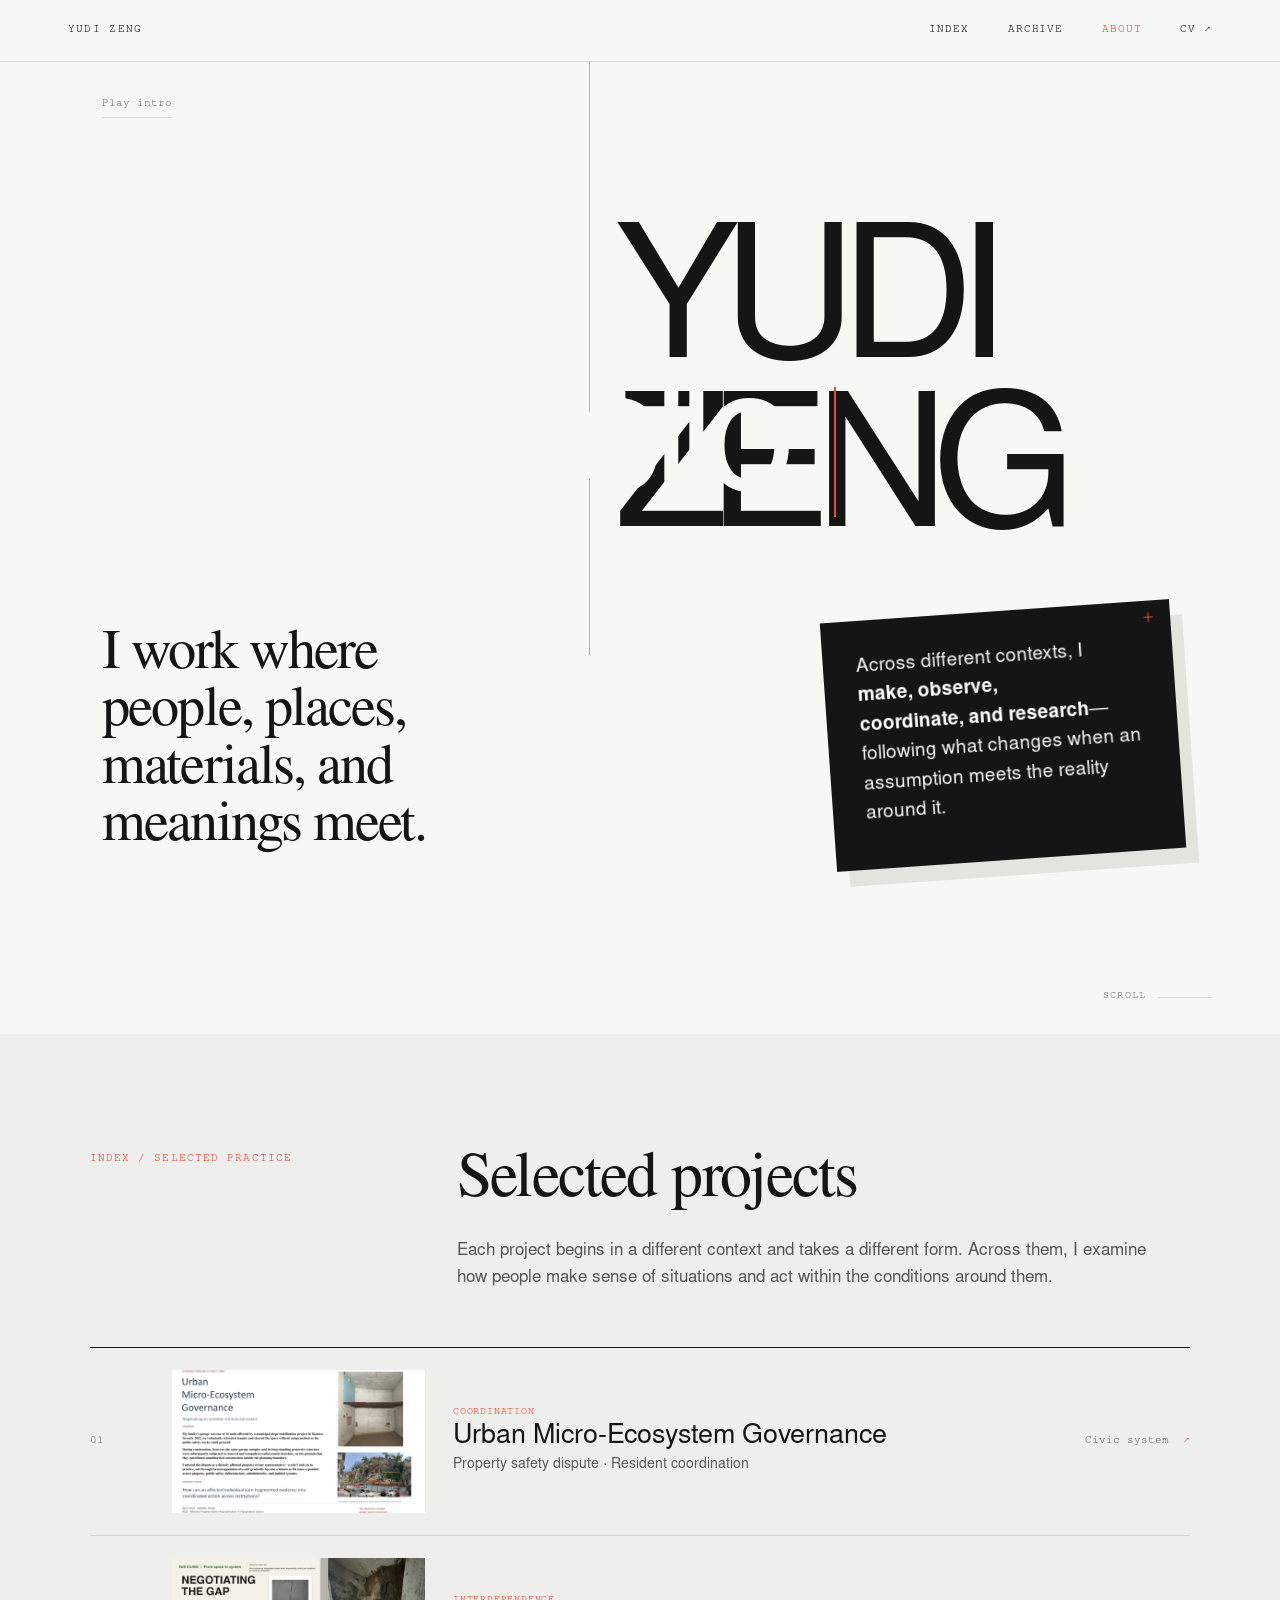
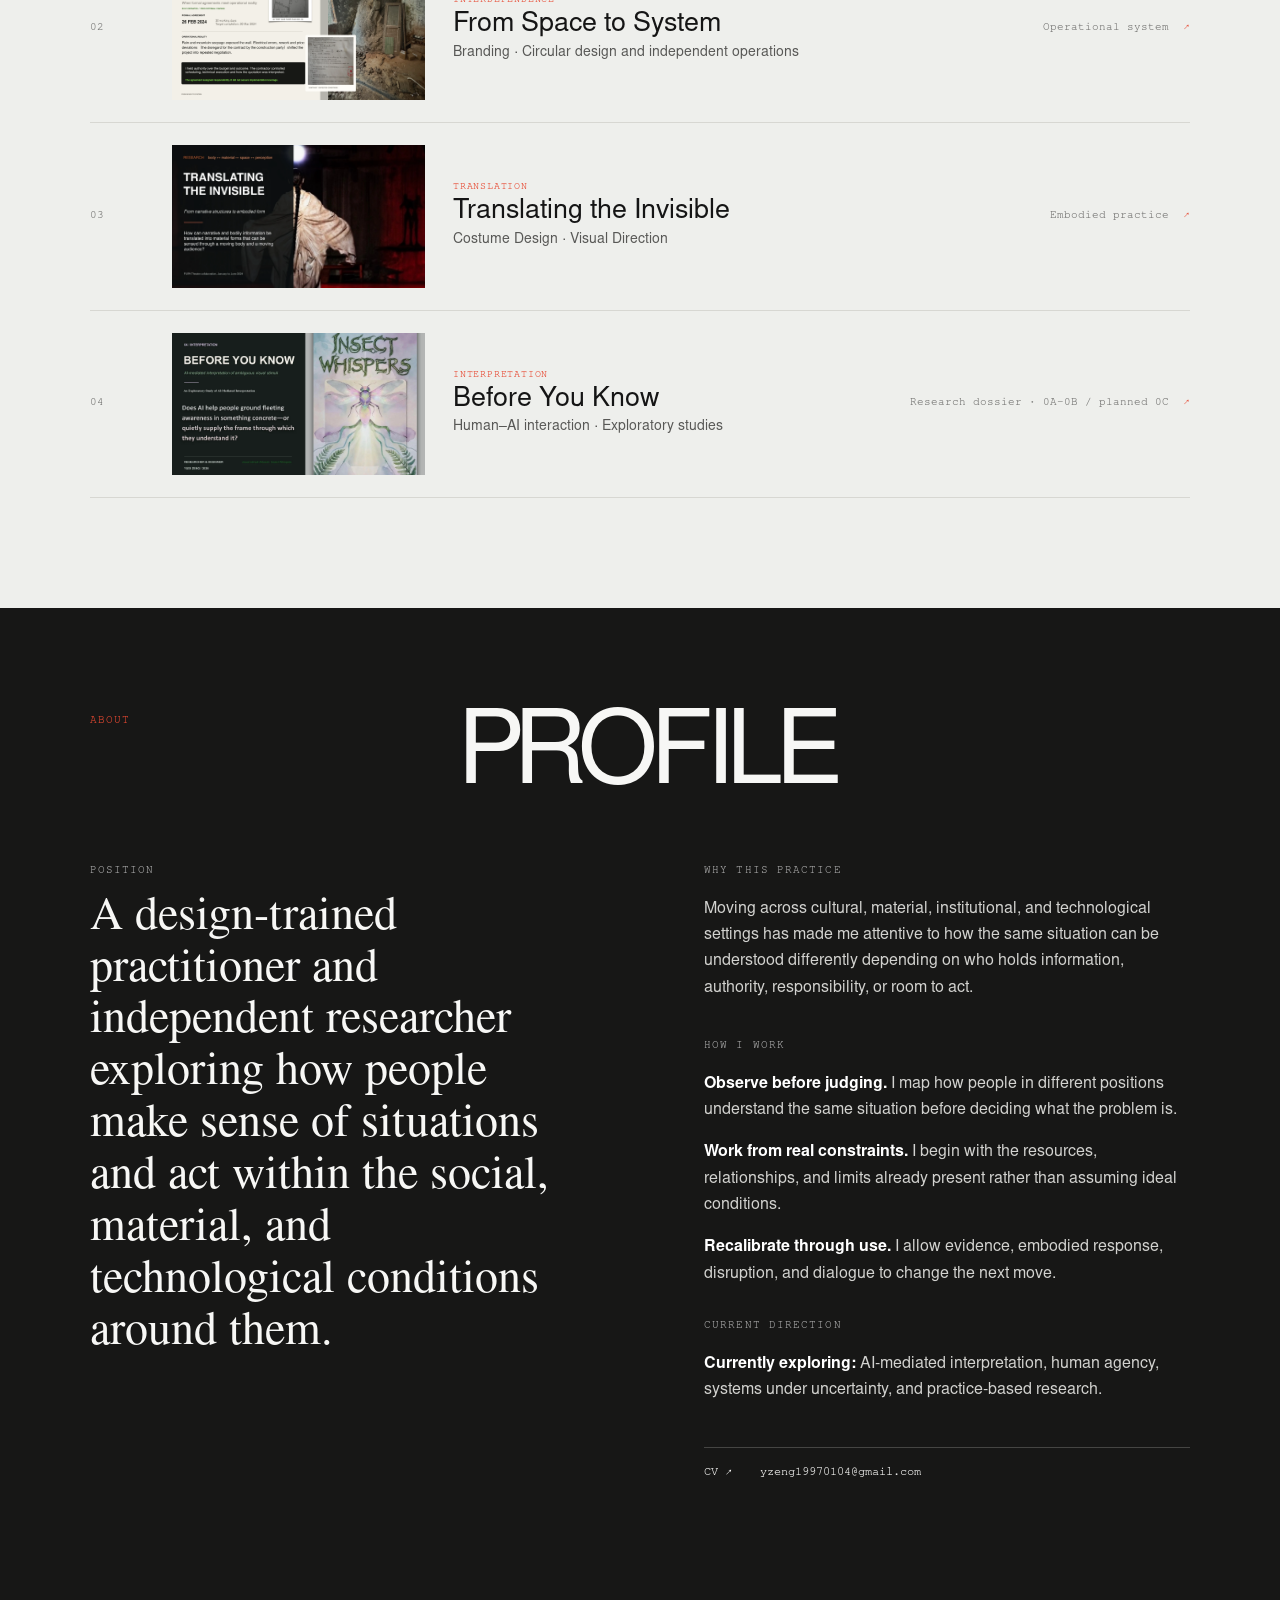
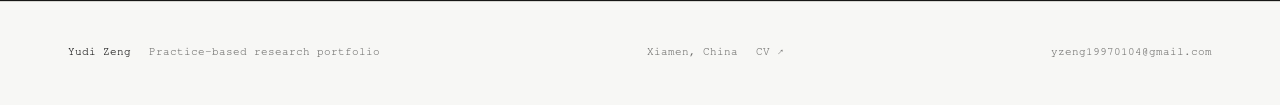
==== commit d813bd5f: "Add typed greeting, torn opening and expressive cover layout" ====
--- a/site/index.html
+++ b/site/index.html
@@ -8,8 +8,15 @@
   <title>Yudi Zeng — Practice-Based Research Portfolio</title>
   <link rel="icon" type="image/svg+xml" href="favicon.svg">
   <link rel="stylesheet" href="styles.css?v=20261123-archive-motion">
+  <link rel="stylesheet" href="home-cover.css?v=20261123-hello">
 <link rel="canonical" href="https://yudizeng.github.io/yudi-zeng-2025-web-portfolio/"><meta name="robots" content="index, follow"><meta property="og:title" content="Yudi Zeng — Practice-Based Research Portfolio"><meta property="og:description" content="Yudi Zeng's practice-based research portfolio: civic coordination, independent operations, embodied practice, and human–AI interaction."><meta property="og:type" content="website"><meta property="og:url" content="https://yudizeng.github.io/yudi-zeng-2025-web-portfolio/"><meta name="twitter:card" content="summary"><meta name="twitter:title" content="Yudi Zeng — Practice-Based Research Portfolio"><meta name="twitter:description" content="Yudi Zeng's practice-based research portfolio: civic coordination, independent operations, embodied practice, and human–AI interaction."></head>
 <body>
+  <div class="opening" hidden aria-label="Welcome animation">
+    <div class="opening-sheet opening-sheet-left" aria-hidden="true"></div>
+    <div class="opening-sheet opening-sheet-right" aria-hidden="true"></div>
+    <div class="opening-word" aria-hidden="true"><span>Hello.</span></div>
+    <button class="opening-skip" type="button">Skip intro</button>
+  </div>
   <a class="skip-link" href="#index">Skip to index</a>
   <header class="topbar">
     <a class="wordmark" href="#top">YUDI ZENG</a>
@@ -20,11 +27,10 @@
   </header>
   <main id="top">
     <section class="hero" aria-labelledby="hero-title">
-      <h1 id="hero-title">YUDI ZENG</h1>
-      <div class="hero-bottom">
-        <h2>I work where people, places, materials, and meanings meet.</h2>
-        <p>Across different contexts, I make, observe, coordinate, and research—following what changes when an assumption meets the reality around it.</p>
-      </div>
+      <h1 id="hero-title"><span>YUDI</span><span>ZENG</span></h1>
+      <h2 class="hero-statement">I work where<br>people, places,<br>materials, and<br>meanings meet.</h2>
+      <div class="hero-note"><p>Across different contexts, I <span>make, observe,<br>coordinate, and research</span>—following what changes when an assumption meets the reality around it.</p><span class="note-corner" aria-hidden="true">+</span></div>
+      <button class="intro-replay" type="button" hidden>Play intro</button>
       <div class="hero-scroll-mark" aria-hidden="true"><span>SCROLL</span><i></i></div>
     </section>
 
@@ -76,5 +82,6 @@
   </main>
   <footer><div><strong>Yudi Zeng</strong><span>Practice-based research portfolio</span></div><div><span>Xiamen, China</span><a href="assets/Yudi_Zeng_CV.pdf?v=20261024cvfix" target="_blank" rel="noopener">CV ↗</a></div><a href="mailto:yzeng19970104@gmail.com">yzeng19970104@gmail.com</a></footer>
   <script src="script.js"></script>
+  <script src="home-cover.js?v=20261123-hello"></script>
 </body>
 </html>
--- a/site/home-cover.css
+++ b/site/home-cover.css
@@ -0,0 +1,35 @@
+/* A typographic cover with three independent blocks. */
+.hero{min-height:108svh;padding:clamp(80px,12vh,150px) clamp(24px,8vw,124px) 100px;display:grid;grid-template-columns:1.05fr 1.4fr;grid-template-rows:auto auto;gap:55px 8vw;align-content:center;align-items:end;justify-content:normal;isolation:isolate}
+.hero::before{content:"";position:absolute;left:46%;top:0;bottom:39%;width:1px;background:var(--ink);opacity:.3;z-index:-1;transform:scaleY(calc(1 - var(--hero-progress,0) * .2));transform-origin:top}
+.hero h1{grid-column:2;grid-row:1;font-size:clamp(96px,14.5vw,225px);line-height:.77;letter-spacing:-.09em;white-space:normal;margin:0 0 0 -7px;transform-origin:left bottom}
+.hero h1 span{display:block}.hero h1 span+span{margin-top:.14em}
+.hero-statement{grid-column:1;grid-row:2;font:400 clamp(34px,4.4vw,66px)/1.02 var(--serif);letter-spacing:-.035em;margin:0;max-width:650px;transform:translateY(calc(var(--hero-progress,0) * -24px))}
+.hero-note{grid-column:2;grid-row:2;justify-self:end;position:relative;width:min(100%,350px);background:var(--ink);color:var(--paper);padding:32px 33px 40px;transform:rotate(-4deg);transition:transform .5s cubic-bezier(.2,.8,.2,1),box-shadow .5s;box-shadow:12px 16px 0 #e4e4df}
+.hero-note p{font:400 clamp(16px,1.5vw,19px)/1.55 var(--sans);margin:0}.hero-note p>span{color:white;font-weight:600}.note-corner{position:absolute;right:16px;top:8px;font:20px var(--mono);color:var(--accent)}
+.hero-note:hover{transform:rotate(1deg) translateY(-8px);box-shadow:5px 22px 0 #e4e4df}
+.intro-replay{position:absolute;left:clamp(24px,8vw,124px);top:30px;border:0;border-bottom:1px solid var(--line);padding:6px 0;background:none;color:var(--muted);font:11px var(--mono);cursor:pointer}.intro-replay:hover{color:var(--accent)}
+.opening[hidden]{display:none}.opening{position:fixed;inset:0;z-index:100;display:grid;place-items:center;overflow:hidden;contain:layout paint}
+.opening-sheet{position:absolute;top:-10%;height:120%;width:56%;background:#151515;will-change:transform}
+.opening-sheet-left{left:0;clip-path:polygon(0 0,96% 0,94% 9%,98% 17%,93% 26%,97% 34%,94% 43%,99% 52%,93% 61%,97% 70%,94% 80%,98% 91%,95% 100%,0 100%)}
+.opening-sheet-right{right:0;clip-path:polygon(4% 0,100% 0,100% 100%,5% 100%,2% 91%,6% 80%,3% 70%,7% 61%,1% 52%,6% 43%,3% 34%,7% 26%,2% 17%,6% 9%)}
+.opening-word{position:relative;color:#f7f7f5;font:400 clamp(70px,13vw,190px)/1 var(--sans);letter-spacing:-.07em}
+.opening-word span{display:block;min-height:1em}
+.opening-word::after{content:"";position:absolute;right:-.12em;top:12%;height:78%;border-right:2px solid var(--accent);animation:cursor-blink .4s steps(1) 4}
+.opening-skip{position:absolute;right:30px;bottom:28px;color:#f7f7f5;border:0;border-bottom:1px solid #777;padding:8px 0;background:none;font:12px var(--mono);cursor:pointer}
+.opening.is-tearing .opening-sheet-left{animation:tear-left 1.05s cubic-bezier(.76,0,.24,1) forwards}
+.opening.is-tearing .opening-sheet-right{animation:tear-right 1.05s cubic-bezier(.76,0,.24,1) forwards}
+.opening.is-tearing .opening-word,.opening.is-tearing .opening-skip{opacity:0;transition:opacity .18s}
+.hero.is-arriving h1 span{animation:title-arrive 1s cubic-bezier(.16,1,.3,1) both}.hero.is-arriving h1 span+span{animation-delay:.1s}
+.hero.is-arriving .hero-statement{animation:statement-arrive .9s .18s both}
+.hero.is-arriving .hero-note{animation:note-pop 1.05s .38s cubic-bezier(.2,.9,.25,1.2) both}
+@keyframes hello-type{to{clip-path:inset(0 -2% 0 0)}}
+@keyframes cursor-blink{50%{opacity:0}}
+@keyframes tear-left{to{transform:translate(-110%,-5%) rotate(-9deg)}}
+@keyframes tear-right{to{transform:translate(110%,5%) rotate(9deg)}}
+@keyframes title-arrive{from{opacity:0;transform:translateY(80px) rotate(4deg)}to{opacity:1;transform:none}}
+@keyframes statement-arrive{from{opacity:0;translate:0 35px}to{opacity:1;translate:0 0}}
+@keyframes note-pop{0%{opacity:0;transform:translateY(95px) rotate(9deg) scale(.83)}70%{opacity:1;transform:translateY(-10px) rotate(-6deg) scale(1.02)}100%{opacity:1;transform:rotate(-4deg)}}
+@media(min-width:1700px){.hero{padding-left:18vw;padding-right:18vw;gap:70px 5vw}.hero h1{font-size:190px}.hero::before{left:47%}}
+@media(max-width:760px){.hero{padding:88px 24px 86px;min-height:100svh;grid-template-columns:1fr 1fr;gap:50px 24px}.hero::before{left:24%;bottom:52%}.hero h1{grid-column:1/-1;justify-self:end;font-size:clamp(96px,25vw,180px);margin-right:5vw}.hero-statement{font-size:clamp(28px,5.5vw,42px)}.hero-note{padding:25px 20px 28px;box-shadow:7px 10px 0 #e4e4df}.hero-note p{font-size:16px}.hero-note p br{display:none}.intro-replay{left:24px;top:20px}}
+@media(max-width:480px){.hero{grid-template-columns:1fr;gap:38px;min-height:auto;padding-bottom:90px}.hero::before{left:24%;bottom:62%}.hero h1{grid-column:1;grid-row:1;font-size:29vw;margin-right:0}.hero-statement{grid-column:1;grid-row:2;font-size:36px;max-width:270px}.hero-note{grid-column:1;grid-row:3;width:78%;margin-top:-15px}.hero-scroll-mark{bottom:22px}.opening-skip{right:24px}}
+@media(prefers-reduced-motion:reduce){.opening{display:none}.hero h1,.hero-statement,.hero-note{animation:none!important;transform:none!important;translate:none!important}.hero-note{transition:none}.hero::before{transform:none}}
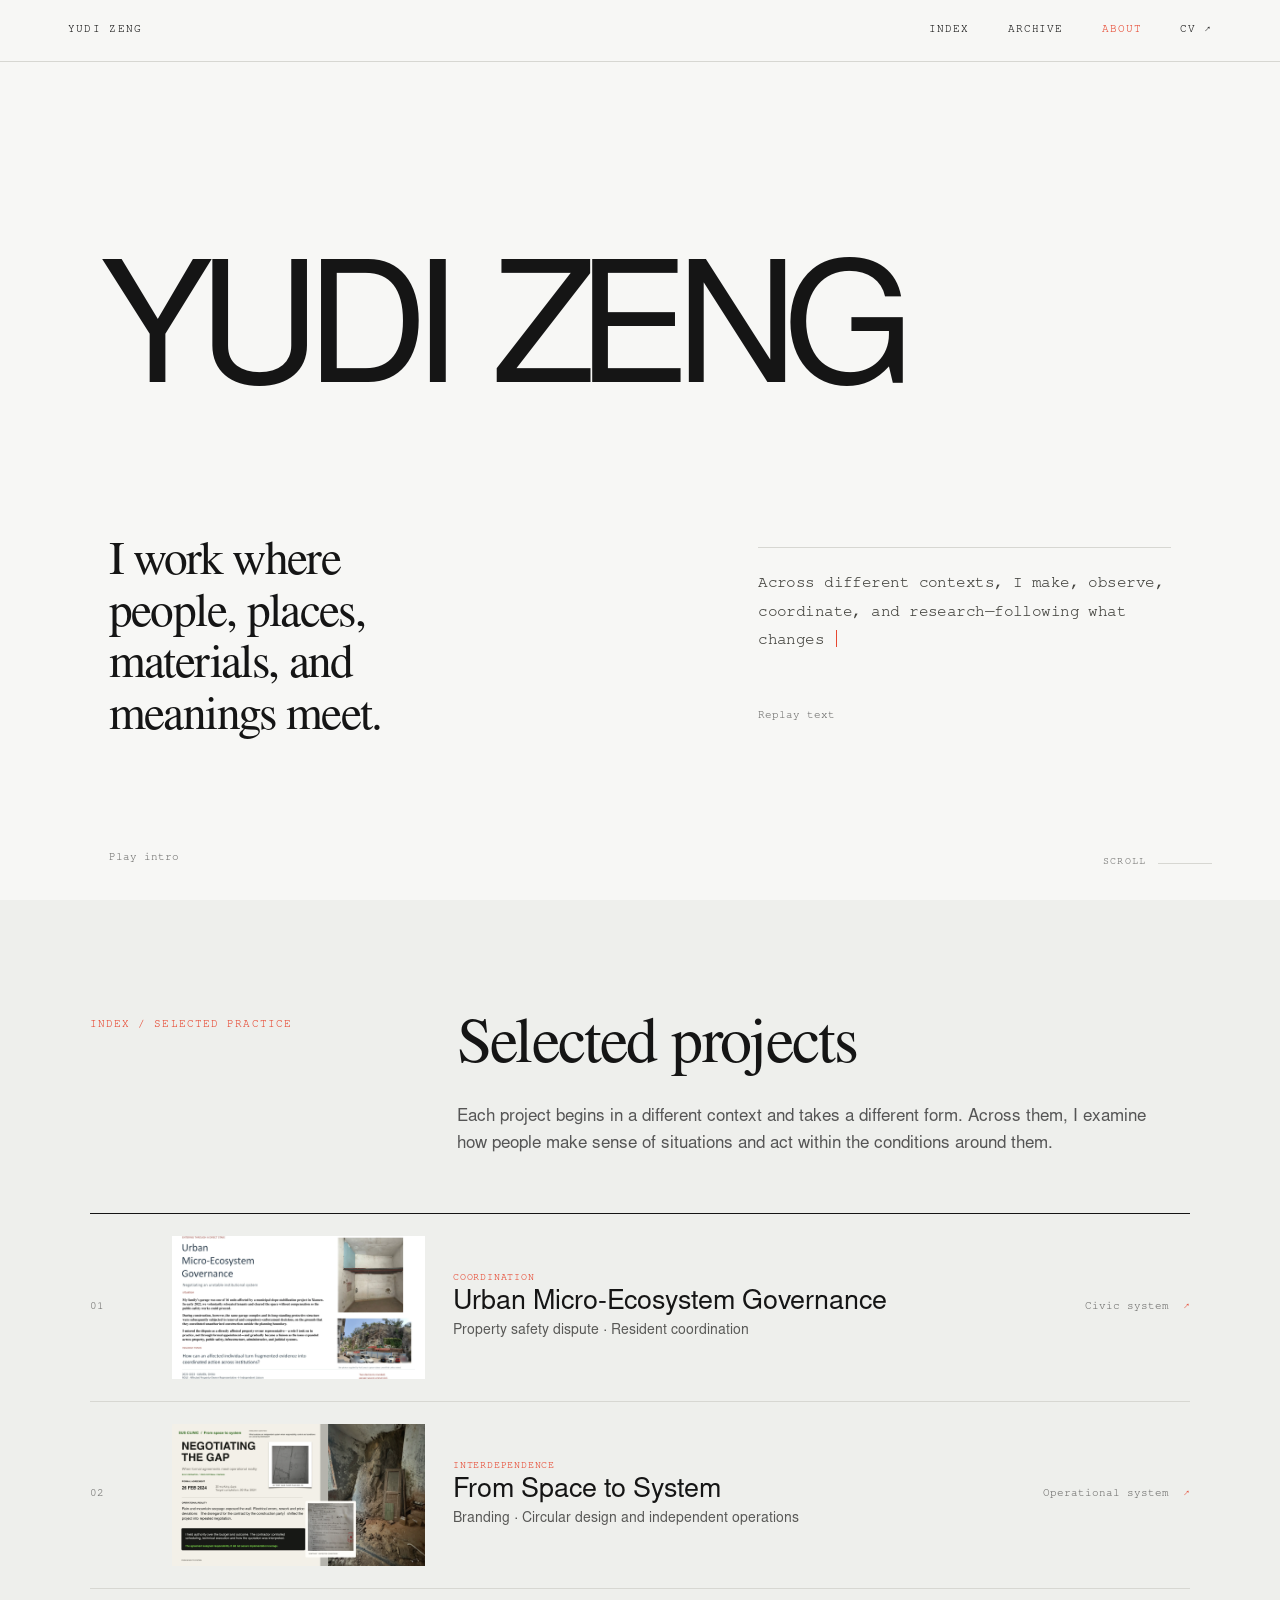
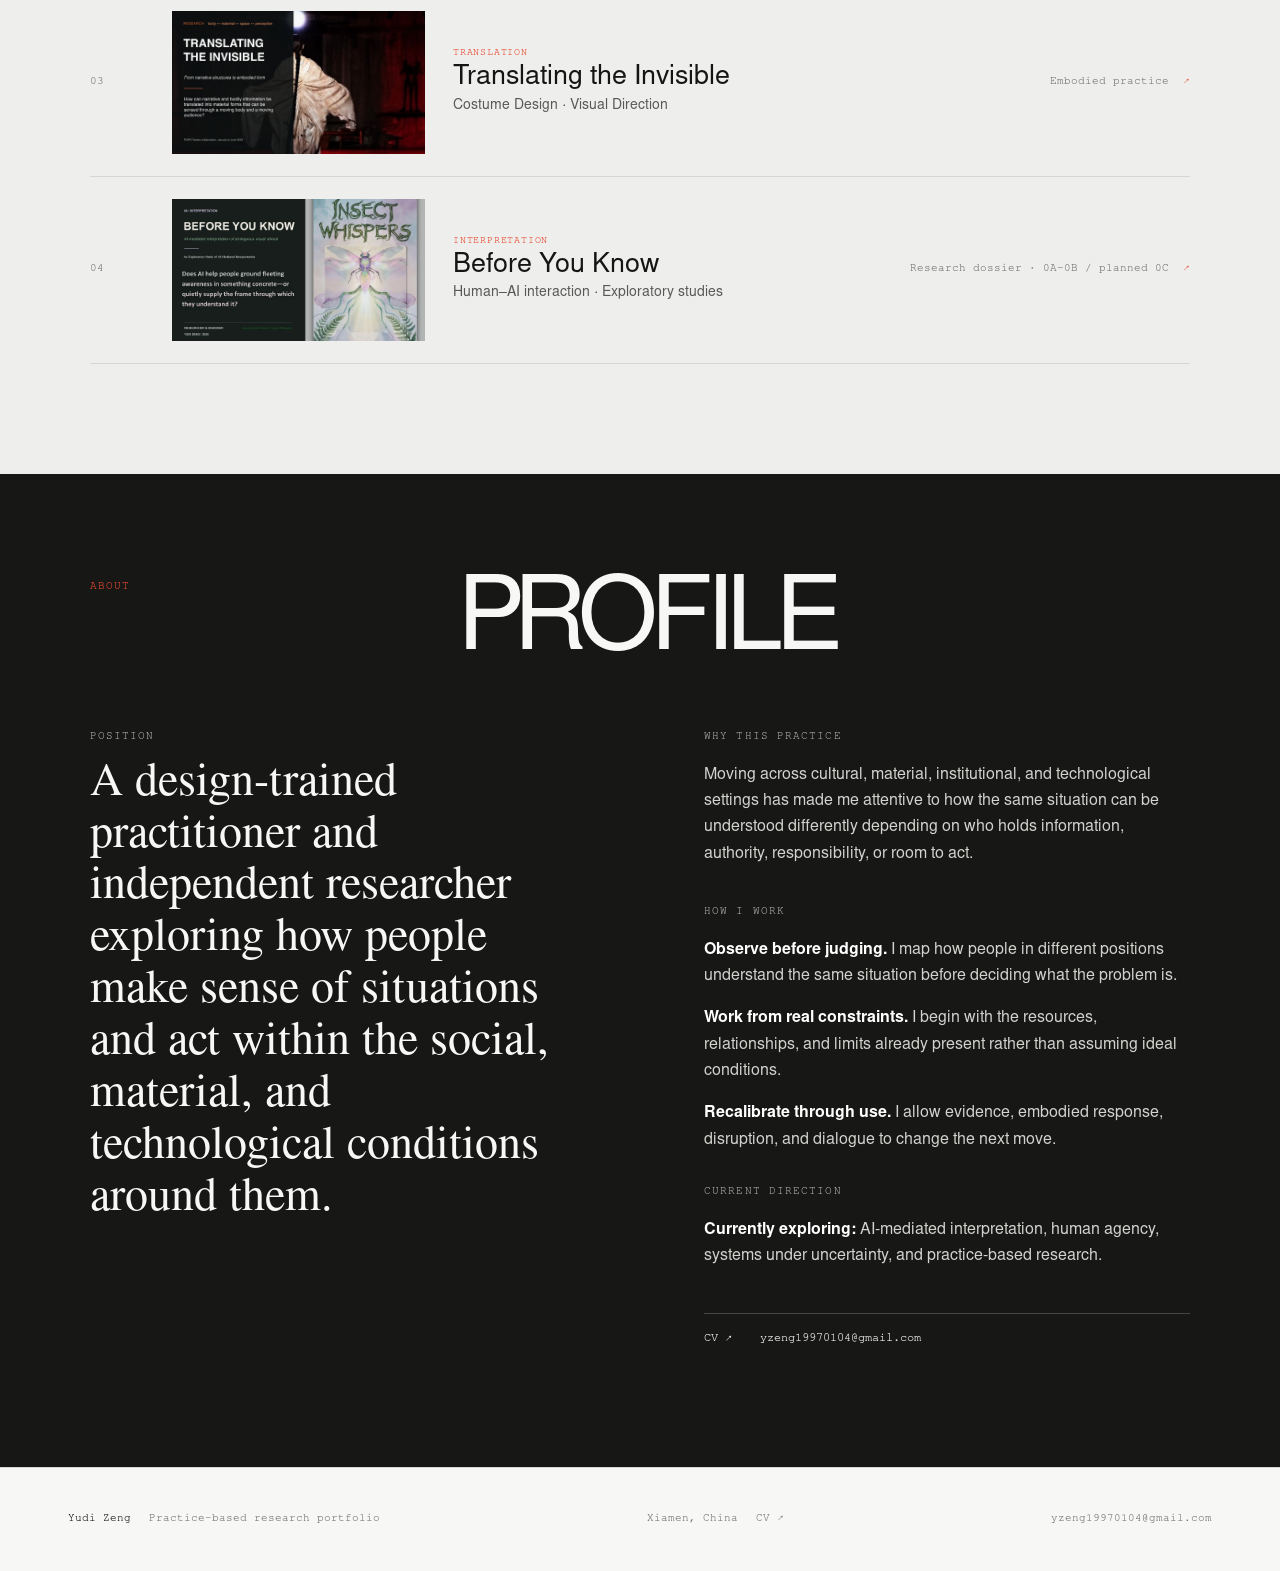
==== commit e4d65e83: "Refine cover with organic dissolve and printed text" ====
--- a/site/index.html
+++ b/site/index.html
@@ -8,12 +8,11 @@
   <title>Yudi Zeng — Practice-Based Research Portfolio</title>
   <link rel="icon" type="image/svg+xml" href="favicon.svg">
   <link rel="stylesheet" href="styles.css?v=20261123-archive-motion">
-  <link rel="stylesheet" href="home-cover.css?v=20261123-hello">
+  <link rel="stylesheet" href="home-cover.css?v=20261123-dissolve">
 <link rel="canonical" href="https://yudizeng.github.io/yudi-zeng-2025-web-portfolio/"><meta name="robots" content="index, follow"><meta property="og:title" content="Yudi Zeng — Practice-Based Research Portfolio"><meta property="og:description" content="Yudi Zeng's practice-based research portfolio: civic coordination, independent operations, embodied practice, and human–AI interaction."><meta property="og:type" content="website"><meta property="og:url" content="https://yudizeng.github.io/yudi-zeng-2025-web-portfolio/"><meta name="twitter:card" content="summary"><meta name="twitter:title" content="Yudi Zeng — Practice-Based Research Portfolio"><meta name="twitter:description" content="Yudi Zeng's practice-based research portfolio: civic coordination, independent operations, embodied practice, and human–AI interaction."></head>
 <body>
   <div class="opening" hidden aria-label="Welcome animation">
-    <div class="opening-sheet opening-sheet-left" aria-hidden="true"></div>
-    <div class="opening-sheet opening-sheet-right" aria-hidden="true"></div>
+    <canvas class="opening-canvas" aria-hidden="true"></canvas>
     <div class="opening-word" aria-hidden="true"><span>Hello.</span></div>
     <button class="opening-skip" type="button">Skip intro</button>
   </div>
@@ -27,9 +26,9 @@
   </header>
   <main id="top">
     <section class="hero" aria-labelledby="hero-title">
-      <h1 id="hero-title"><span>YUDI</span><span>ZENG</span></h1>
+      <h1 id="hero-title">YUDI ZENG</h1>
       <h2 class="hero-statement">I work where<br>people, places,<br>materials, and<br>meanings meet.</h2>
-      <div class="hero-note"><p>Across different contexts, I <span>make, observe,<br>coordinate, and research</span>—following what changes when an assumption meets the reality around it.</p><span class="note-corner" aria-hidden="true">+</span></div>
+      <div class="hero-note"><p>Across different contexts, I make, observe, coordinate, and research—following what changes when an assumption meets the reality around it.</p><button class="print-replay" type="button" hidden>Replay text</button></div>
       <button class="intro-replay" type="button" hidden>Play intro</button>
       <div class="hero-scroll-mark" aria-hidden="true"><span>SCROLL</span><i></i></div>
     </section>
@@ -82,6 +81,6 @@
   </main>
   <footer><div><strong>Yudi Zeng</strong><span>Practice-based research portfolio</span></div><div><span>Xiamen, China</span><a href="assets/Yudi_Zeng_CV.pdf?v=20261024cvfix" target="_blank" rel="noopener">CV ↗</a></div><a href="mailto:yzeng19970104@gmail.com">yzeng19970104@gmail.com</a></footer>
   <script src="script.js"></script>
-  <script src="home-cover.js?v=20261123-hello"></script>
+  <script src="home-cover.js?v=20261123-dissolve"></script>
 </body>
 </html>
--- a/site/home-cover.css
+++ b/site/home-cover.css
@@ -1,35 +1,24 @@
-/* A typographic cover with three independent blocks. */
-.hero{min-height:108svh;padding:clamp(80px,12vh,150px) clamp(24px,8vw,124px) 100px;display:grid;grid-template-columns:1.05fr 1.4fr;grid-template-rows:auto auto;gap:55px 8vw;align-content:center;align-items:end;justify-content:normal;isolation:isolate}
-.hero::before{content:"";position:absolute;left:46%;top:0;bottom:39%;width:1px;background:var(--ink);opacity:.3;z-index:-1;transform:scaleY(calc(1 - var(--hero-progress,0) * .2));transform-origin:top}
-.hero h1{grid-column:2;grid-row:1;font-size:clamp(96px,14.5vw,225px);line-height:.77;letter-spacing:-.09em;white-space:normal;margin:0 0 0 -7px;transform-origin:left bottom}
-.hero h1 span{display:block}.hero h1 span+span{margin-top:.14em}
-.hero-statement{grid-column:1;grid-row:2;font:400 clamp(34px,4.4vw,66px)/1.02 var(--serif);letter-spacing:-.035em;margin:0;max-width:650px;transform:translateY(calc(var(--hero-progress,0) * -24px))}
-.hero-note{grid-column:2;grid-row:2;justify-self:end;position:relative;width:min(100%,350px);background:var(--ink);color:var(--paper);padding:32px 33px 40px;transform:rotate(-4deg);transition:transform .5s cubic-bezier(.2,.8,.2,1),box-shadow .5s;box-shadow:12px 16px 0 #e4e4df}
-.hero-note p{font:400 clamp(16px,1.5vw,19px)/1.55 var(--sans);margin:0}.hero-note p>span{color:white;font-weight:600}.note-corner{position:absolute;right:16px;top:8px;font:20px var(--mono);color:var(--accent)}
-.hero-note:hover{transform:rotate(1deg) translateY(-8px);box-shadow:5px 22px 0 #e4e4df}
-.intro-replay{position:absolute;left:clamp(24px,8vw,124px);top:30px;border:0;border-bottom:1px solid var(--line);padding:6px 0;background:none;color:var(--muted);font:11px var(--mono);cursor:pointer}.intro-replay:hover{color:var(--accent)}
+/* Quiet typography; the opening is a procedural dissolve, the note prints in place. */
+.hero{min-height:calc(100svh - 62px);padding:clamp(100px,17vh,190px) clamp(24px,8.5vw,140px) 95px;display:grid;grid-template-columns:1.2fr 1fr;grid-template-rows:auto auto;column-gap:12vw;row-gap:clamp(76px,14vh,160px);align-content:center;align-items:start;justify-content:normal}
+.hero h1{grid-column:1/-1;grid-row:1;font:400 clamp(60px,13.2vw,215px)/.83 var(--sans);letter-spacing:-.085em;word-spacing:.08em;white-space:nowrap;margin:0 0 0 -.055em;transform-origin:left center}
+.hero-statement{grid-column:1;grid-row:2;font:400 clamp(30px,3.7vw,56px)/1.09 var(--serif);letter-spacing:-.035em;margin:0;max-width:600px;transform:translateY(calc(var(--hero-progress,0) * -18px))}
+.hero-note{grid-column:2;grid-row:2;position:relative;width:100%;max-width:430px;justify-self:end;border-top:1px solid var(--line);padding-top:23px;margin-top:7px}
+.hero-note p{position:relative;font:400 clamp(16px,1.2vw,17px)/1.8 var(--mono);letter-spacing:-.035em;color:#44443f;margin:0}
+.print-ghost{display:block;visibility:hidden}.print-output{position:absolute;inset:0;display:block}.print-output::after{content:"";display:inline-block;height:1.05em;vertical-align:-.16em;width:1px;background:var(--accent);margin-left:2px}.print-complete .print-output::after{display:none}
+.print-source{position:absolute;width:1px;height:1px;padding:0;margin:-1px;overflow:hidden;clip-path:inset(50%);white-space:nowrap}
+.print-replay,.intro-replay{border:0;border-bottom:1px solid transparent;padding:5px 0;background:none;color:var(--muted);font:11px/1.4 var(--mono);cursor:pointer;transition:color .2s,border-color .2s}.print-replay{margin-top:18px}.print-replay:hover,.intro-replay:hover{color:var(--ink);border-color:var(--ink)}
+.intro-replay{position:absolute;left:clamp(24px,8.5vw,140px);bottom:28px}
 .opening[hidden]{display:none}.opening{position:fixed;inset:0;z-index:100;display:grid;place-items:center;overflow:hidden;contain:layout paint}
-.opening-sheet{position:absolute;top:-10%;height:120%;width:56%;background:#151515;will-change:transform}
-.opening-sheet-left{left:0;clip-path:polygon(0 0,96% 0,94% 9%,98% 17%,93% 26%,97% 34%,94% 43%,99% 52%,93% 61%,97% 70%,94% 80%,98% 91%,95% 100%,0 100%)}
-.opening-sheet-right{right:0;clip-path:polygon(4% 0,100% 0,100% 100%,5% 100%,2% 91%,6% 80%,3% 70%,7% 61%,1% 52%,6% 43%,3% 34%,7% 26%,2% 17%,6% 9%)}
-.opening-word{position:relative;color:#f7f7f5;font:400 clamp(70px,13vw,190px)/1 var(--sans);letter-spacing:-.07em}
-.opening-word span{display:block;min-height:1em}
-.opening-word::after{content:"";position:absolute;right:-.12em;top:12%;height:78%;border-right:2px solid var(--accent);animation:cursor-blink .4s steps(1) 4}
-.opening-skip{position:absolute;right:30px;bottom:28px;color:#f7f7f5;border:0;border-bottom:1px solid #777;padding:8px 0;background:none;font:12px var(--mono);cursor:pointer}
-.opening.is-tearing .opening-sheet-left{animation:tear-left 1.05s cubic-bezier(.76,0,.24,1) forwards}
-.opening.is-tearing .opening-sheet-right{animation:tear-right 1.05s cubic-bezier(.76,0,.24,1) forwards}
-.opening.is-tearing .opening-word,.opening.is-tearing .opening-skip{opacity:0;transition:opacity .18s}
-.hero.is-arriving h1 span{animation:title-arrive 1s cubic-bezier(.16,1,.3,1) both}.hero.is-arriving h1 span+span{animation-delay:.1s}
-.hero.is-arriving .hero-statement{animation:statement-arrive .9s .18s both}
-.hero.is-arriving .hero-note{animation:note-pop 1.05s .38s cubic-bezier(.2,.9,.25,1.2) both}
-@keyframes hello-type{to{clip-path:inset(0 -2% 0 0)}}
+.opening-canvas{position:absolute;inset:0;width:100%;height:100%;background:var(--ink)}
+.opening-word{position:relative;color:#f7f7f5;font:400 clamp(20px,2.1vw,30px)/1.3 var(--mono);letter-spacing:.025em;min-width:4.2em;display:flex;align-items:center}
+.opening-word span{display:block;min-height:1.3em}.opening-word::after{content:"";display:block;flex:0 0 1px;height:1em;margin-left:4px;background:#a6a6a0;animation:cursor-blink .6s steps(1) infinite}
+.opening-skip{position:absolute;right:30px;bottom:28px;color:#aaa;border:0;padding:8px 0;background:none;font:11px var(--mono);cursor:pointer}
+.opening.is-dissolving .opening-word,.opening.is-dissolving .opening-skip{opacity:0;filter:blur(3px);transition:opacity .45s,filter .45s}
+.hero.is-arriving h1{animation:title-arrive 1.2s cubic-bezier(.2,.7,.2,1) both}.hero.is-arriving .hero-statement{animation:statement-arrive 1.2s .12s both}
 @keyframes cursor-blink{50%{opacity:0}}
-@keyframes tear-left{to{transform:translate(-110%,-5%) rotate(-9deg)}}
-@keyframes tear-right{to{transform:translate(110%,5%) rotate(9deg)}}
-@keyframes title-arrive{from{opacity:0;transform:translateY(80px) rotate(4deg)}to{opacity:1;transform:none}}
-@keyframes statement-arrive{from{opacity:0;translate:0 35px}to{opacity:1;translate:0 0}}
-@keyframes note-pop{0%{opacity:0;transform:translateY(95px) rotate(9deg) scale(.83)}70%{opacity:1;transform:translateY(-10px) rotate(-6deg) scale(1.02)}100%{opacity:1;transform:rotate(-4deg)}}
-@media(min-width:1700px){.hero{padding-left:18vw;padding-right:18vw;gap:70px 5vw}.hero h1{font-size:190px}.hero::before{left:47%}}
-@media(max-width:760px){.hero{padding:88px 24px 86px;min-height:100svh;grid-template-columns:1fr 1fr;gap:50px 24px}.hero::before{left:24%;bottom:52%}.hero h1{grid-column:1/-1;justify-self:end;font-size:clamp(96px,25vw,180px);margin-right:5vw}.hero-statement{font-size:clamp(28px,5.5vw,42px)}.hero-note{padding:25px 20px 28px;box-shadow:7px 10px 0 #e4e4df}.hero-note p{font-size:16px}.hero-note p br{display:none}.intro-replay{left:24px;top:20px}}
-@media(max-width:480px){.hero{grid-template-columns:1fr;gap:38px;min-height:auto;padding-bottom:90px}.hero::before{left:24%;bottom:62%}.hero h1{grid-column:1;grid-row:1;font-size:29vw;margin-right:0}.hero-statement{grid-column:1;grid-row:2;font-size:36px;max-width:270px}.hero-note{grid-column:1;grid-row:3;width:78%;margin-top:-15px}.hero-scroll-mark{bottom:22px}.opening-skip{right:24px}}
-@media(prefers-reduced-motion:reduce){.opening{display:none}.hero h1,.hero-statement,.hero-note{animation:none!important;transform:none!important;translate:none!important}.hero-note{transition:none}.hero::before{transform:none}}
+@keyframes title-arrive{from{opacity:0;translate:0 22px}to{opacity:1;translate:0 0}}
+@keyframes statement-arrive{from{opacity:0;translate:0 16px}to{opacity:1;translate:0 0}}
+@media(min-width:1800px){.hero{padding-inline:12vw;column-gap:14vw}.hero h1{font-size:12vw}.intro-replay{left:12vw}}
+@media(max-width:760px){.hero{padding:110px 24px 90px;min-height:calc(100svh - 82px);column-gap:35px;row-gap:85px;grid-template-columns:1.1fr 1fr}.hero h1{font-size:13vw}.hero-statement{font-size:clamp(29px,4.6vw,38px)}.hero-note{padding-top:17px}.hero-note p{font-size:14px;line-height:1.75}.intro-replay{left:24px}.opening-skip{right:24px}}
+@media(max-width:480px){.hero{grid-template-columns:1fr;row-gap:48px;padding-top:95px}.hero h1{grid-column:1;font-size:13.6vw}.hero-statement{font-size:36px}.hero-note{grid-column:1;grid-row:3;width:86%;margin-top:0;justify-self:end}.hero-scroll-mark{bottom:28px}.opening-word{font-size:20px}}
+@media(prefers-reduced-motion:reduce){.opening{display:none}.hero h1,.hero-statement{animation:none!important;transform:none!important;translate:none!important}}
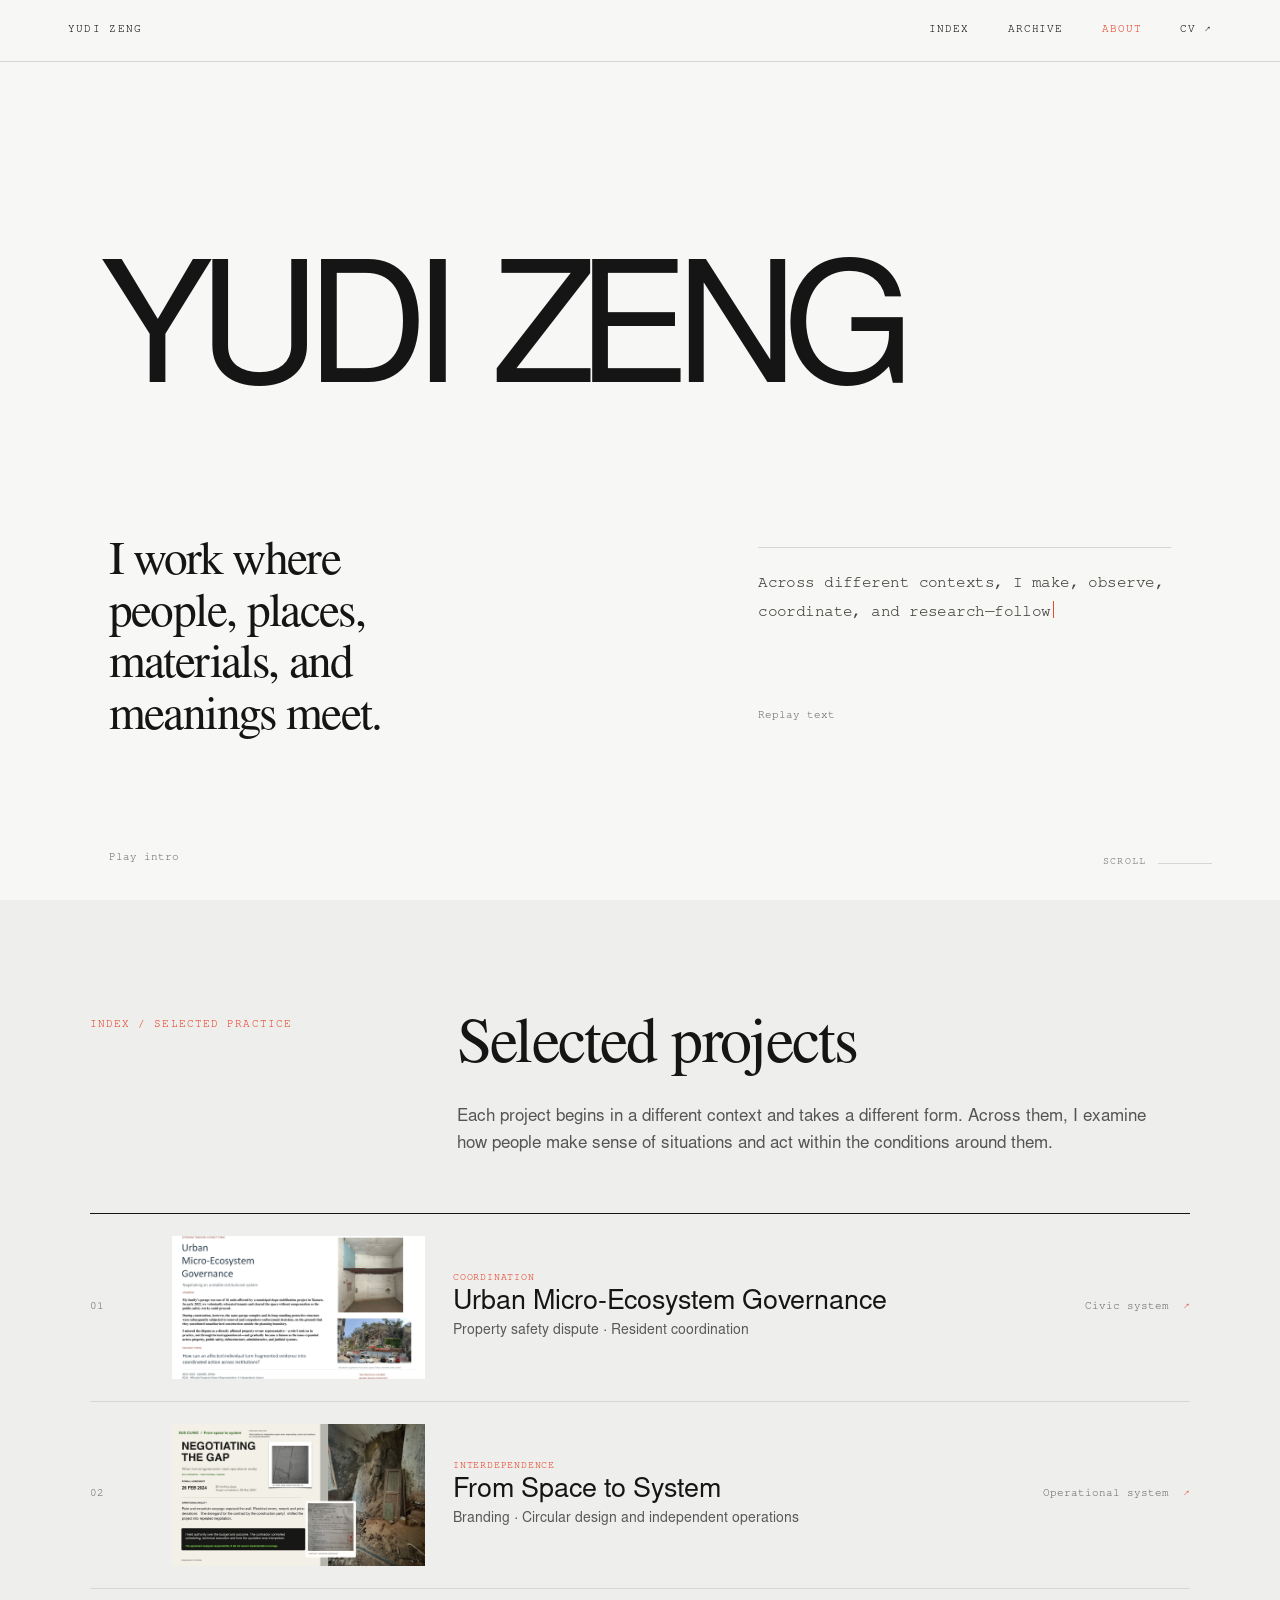
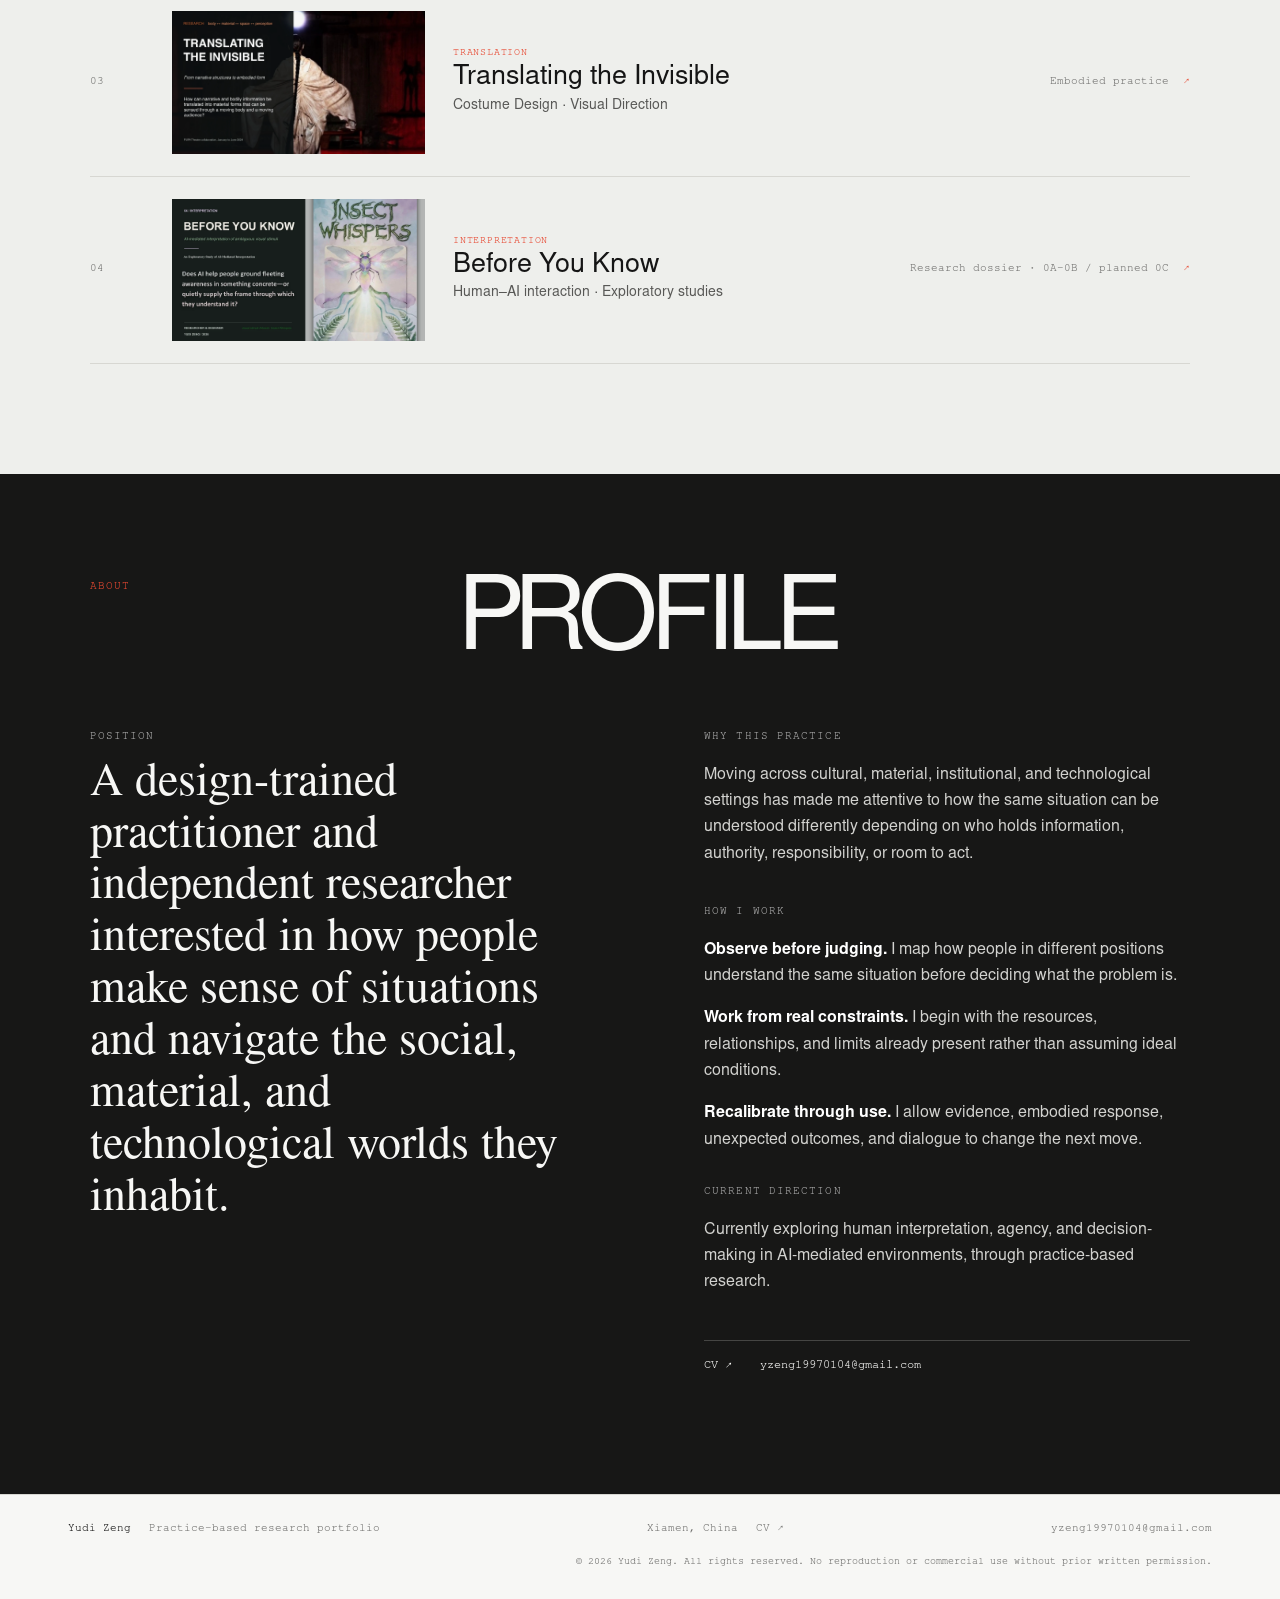
==== commit 93ba88f3: "Update About copy and add copyright footer" ====
--- a/site/index.html
+++ b/site/index.html
@@ -64,22 +64,22 @@
     <section class="profile" id="about" aria-labelledby="profile-title">
       <div class="section-heading"><p class="eyebrow">ABOUT</p><h2 id="profile-title">PROFILE</h2></div>
       <div class="profile-grid">
-        <div class="profile-position"><p class="profile-label">POSITION</p><p class="position-text">A design-trained practitioner and independent researcher exploring how people make sense of situations and act within the social, material, and technological conditions around them.</p></div>
+        <div class="profile-position"><p class="profile-label">POSITION</p><p class="position-text">A design-trained practitioner and independent researcher interested in how people make sense of situations and navigate the social, material, and technological worlds they inhabit.</p></div>
         <div class="profile-copy">
           <p class="profile-label">WHY THIS PRACTICE</p>
           <p>Moving across cultural, material, institutional, and technological settings has made me attentive to how the same situation can be understood differently depending on who holds information, authority, responsibility, or room to act.</p>
           <div class="profile-subsection"><p class="profile-label">HOW I WORK</p>
             <p><strong>Observe before judging.</strong> I map how people in different positions understand the same situation before deciding what the problem is.</p>
             <p><strong>Work from real constraints.</strong> I begin with the resources, relationships, and limits already present rather than assuming ideal conditions.</p>
-            <p><strong>Recalibrate through use.</strong> I allow evidence, embodied response, disruption, and dialogue to change the next move.</p>
+            <p><strong>Recalibrate through use.</strong> I allow evidence, embodied response, unexpected outcomes, and dialogue to change the next move.</p>
           </div>
-          <div class="profile-subsection current-direction"><p class="profile-label">CURRENT DIRECTION</p><p><strong>Currently exploring:</strong> AI-mediated interpretation, human agency, systems under uncertainty, and practice-based research.</p></div>
+          <div class="profile-subsection current-direction"><p class="profile-label">CURRENT DIRECTION</p><p>Currently exploring human interpretation, agency, and decision-making in AI-mediated environments, through practice-based research.</p></div>
           <div class="profile-links"><a href="assets/Yudi_Zeng_CV.pdf?v=20261024cvfix" target="_blank" rel="noopener">CV ↗</a><a href="mailto:yzeng19970104@gmail.com">yzeng19970104@gmail.com</a></div>
         </div>
       </div>
     </section>
   </main>
-  <footer><div><strong>Yudi Zeng</strong><span>Practice-based research portfolio</span></div><div><span>Xiamen, China</span><a href="assets/Yudi_Zeng_CV.pdf?v=20261024cvfix" target="_blank" rel="noopener">CV ↗</a></div><a href="mailto:yzeng19970104@gmail.com">yzeng19970104@gmail.com</a></footer>
+  <footer><div><strong>Yudi Zeng</strong><span>Practice-based research portfolio</span></div><div><span>Xiamen, China</span><a href="assets/Yudi_Zeng_CV.pdf?v=20261024cvfix" target="_blank" rel="noopener">CV ↗</a></div><a href="mailto:yzeng19970104@gmail.com">yzeng19970104@gmail.com</a><small class="copyright">© 2026 Yudi Zeng. All rights reserved. No reproduction or commercial use without prior written permission.</small></footer>
   <script src="script.js"></script>
   <script src="home-cover.js?v=20261123-dissolve"></script>
 </body>
--- a/site/styles.css
+++ b/site/styles.css
@@ -37,7 +37,7 @@
 .profile-grid{display:grid;grid-template-columns:1fr 1fr;gap:10vw}.profile-label{color:#aaa;margin:0 0 16px}.position-text{max-width:580px;font:400 clamp(27px,3.6vw,46px)/1.13 var(--serif);margin:0}
 .profile-copy{max-width:590px}.profile-copy>p:not(.profile-label),.profile-subsection>p:not(.profile-label){font-size:16px;line-height:1.65;color:#d2d2cf;margin:0 0 16px}.profile-subsection{margin-top:38px}.profile-copy strong{color:white;font-weight:600}.current-direction{margin-top:32px}
 .profile-links{display:flex;flex-wrap:wrap;gap:28px;margin-top:44px;padding-top:19px;border-top:1px solid #454543;font:12px var(--mono)}.profile-links a:hover{color:var(--acid)}
-footer{padding:28px clamp(20px,5.3vw,82px);min-height:104px;display:flex;justify-content:space-between;align-items:center;gap:20px;font:11px var(--mono);color:var(--muted);border-top:1px solid var(--line)}footer>div{display:flex;gap:18px;align-items:center}footer strong{color:var(--ink);font-weight:500}footer a:hover{color:var(--accent)}
+footer{padding:28px clamp(20px,5.3vw,82px);min-height:104px;display:flex;flex-wrap:wrap;justify-content:space-between;align-items:center;gap:20px;font:11px var(--mono);color:var(--muted);border-top:1px solid var(--line)}footer>div{display:flex;gap:18px;align-items:center}footer strong{color:var(--ink);font-weight:500}footer a:hover{color:var(--accent)}footer .copyright{flex:0 0 100%;text-align:right;font:10px/1.5 var(--mono);color:var(--muted)}
 
 .project-intro{padding:48px clamp(20px,9vw,138px) 60px;max-width:1500px;margin:0 auto}.back-link{display:inline-block;font:11px var(--mono);color:var(--muted);margin-bottom:46px}.back-link:hover{color:var(--accent)}
 .project-intro .hero-kicker{margin-bottom:18px}.project-intro h1{font-size:clamp(45px,7.6vw,100px);line-height:.98;letter-spacing:-.065em;font-weight:500;max-width:1120px;margin:0 0 23px}
@@ -62,7 +62,7 @@
 .study-interval h2{max-width:700px}.study-first-intervention{padding:88px clamp(20px,9vw,138px);background:#e9eddf}.study-first-intervention h2{font:400 clamp(36px,4.4vw,58px)/1.04 var(--serif);max-width:830px;margin:18px 0 38px}.intervention-flow{display:grid;grid-template-columns:1fr 35px 1fr 35px 1fr;align-items:start;border-top:1px solid var(--ink);border-bottom:1px solid #c4c8bb;padding:20px 0}.intervention-flow>div{display:grid;grid-template-columns:38px 1fr;gap:6px 12px}.intervention-flow>div span{font:11px var(--mono);color:var(--accent)}.intervention-flow strong{font:11px var(--mono);letter-spacing:.08em;align-self:center}.intervention-flow p{grid-column:2;margin:4px 0 0;max-width:300px;font-size:15px;line-height:1.5;color:#4e5048}.intervention-flow>b{font:22px var(--serif);font-weight:400;text-align:center;color:var(--accent);padding-top:13px}.intervention-note{font:400 20px/1.5 var(--serif);max-width:850px;margin:25px 0 0}.study-revealing{display:grid;grid-template-columns:.78fr 1fr;gap:7vw;padding:96px clamp(20px,9vw,138px);background:#171716;color:var(--paper)}.revealing-heading h2,.study-differences h2,.study-interference h2,.study-scaffold h2{font:400 clamp(36px,4.3vw,56px)/1.05 var(--serif);margin:20px 0}.revealing-list{border-top:1px solid #666}.revealing-list article{display:grid;grid-template-columns:125px 1fr;gap:18px;padding:16px 0;border-bottom:1px solid #444}.revealing-list article span{font:10px var(--mono);letter-spacing:.05em;color:#e77b60;padding-top:3px}.revealing-list article p{margin:0;font-size:15px;line-height:1.55;color:#e0e0dc}.observer-note{grid-column:2;font-size:13px;line-height:1.55;color:#aaa;margin:0}.study-ai{grid-template-columns:.8fr 1fr;align-items:start}.agency-intro{font:400 20px/1.5 var(--serif);max-width:510px;color:#555}.mode-list{border-top:1px solid var(--ink)}.mode-list article{display:grid;grid-template-columns:42px 1fr;gap:12px;padding:14px 0;border-bottom:1px solid var(--line)}.mode-list article>span{font:11px var(--mono);color:var(--accent);padding-top:3px}.mode-list h3{font:400 22px/1.2 var(--serif);margin:0 0 4px}.mode-list p{font-size:14px;color:#666;margin:0}.study-ai>.study-emphasis{grid-column:2;margin:12px 0 0;border-left:2px solid var(--accent);padding:6px 0 6px 16px;font:400 19px/1.45 var(--serif);max-width:680px}.study-agency{display:grid;grid-template-columns:.55fr 1fr;gap:12px 8vw;padding:86px clamp(20px,9vw,138px);border-top:1px solid var(--line)}.study-agency>.eyebrow{grid-row:1/3}.study-agency h2{font:400 clamp(34px,4vw,52px)/1.06 var(--serif);max-width:740px;margin:0 0 16px}.study-agency>div>p{font-size:16px;line-height:1.6;max-width:720px;color:#4d4d4a}.agency-layers{grid-column:2;display:grid;grid-template-columns:repeat(3,1fr);gap:20px;margin-top:14px;border-top:1px solid var(--ink);padding-top:17px}.agency-layers div{display:grid;grid-template-columns:30px 1fr;gap:4px 8px}.agency-layers span{font:10px var(--mono);color:var(--accent)}.agency-layers strong{font:10px var(--mono);letter-spacing:.07em}.agency-layers p{grid-column:2;font-size:13px;color:#666;margin:0;line-height:1.4}.study-trajectories{padding:96px clamp(20px,9vw,138px);background:#eeefec}.study-trajectories>.trajectory-heading{max-width:860px;margin-bottom:40px}.study-trajectories .trajectory-heading h2{font:400 clamp(37px,4.4vw,58px)/1.04 var(--serif);margin:18px 0}.study-trajectories .trajectory-heading>p:last-child{max-width:700px;font-size:15px;line-height:1.55;color:#555}.trajectory-case{display:grid;grid-template-columns:minmax(170px,24%) minmax(0,1fr);gap:clamp(28px,6vw,86px);padding:34px 0;border-top:1px solid var(--ink);align-items:start}.trajectory-case:last-child{border-bottom:1px solid var(--ink)}.trajectory-case>figure{margin:0;max-width:270px}.trajectory-case img{width:100%;max-height:430px;object-fit:contain;background:#f7f7f5}.trajectory-case figcaption{font:10px var(--mono);color:var(--muted);padding-top:8px}.case-copy{max-width:820px}.case-label{font:10px var(--mono);letter-spacing:.08em;color:var(--accent);margin:0 0 10px}.case-copy h3{font:400 clamp(25px,2.8vw,36px)/1.13 var(--serif);margin:0 0 20px;max-width:740px}.case-steps{list-style:none;padding:0;margin:0;counter-reset:case}.case-steps li{counter-increment:case;padding:9px 0 9px 37px;border-top:1px solid #d0d1cc;font-size:14px;line-height:1.55;position:relative;color:#4b4b48}.case-steps li:before{content:"0" counter(case);position:absolute;left:0;top:11px;font:10px var(--mono);color:var(--accent)}.case-steps strong{color:var(--ink);font-weight:600}.case-caveat{font-size:12px;line-height:1.55;color:#73736f;margin:14px 0 0;max-width:780px}.study-differences,.study-scaffold{display:grid;grid-template-columns:.75fr 1fr;gap:8vw;padding:88px clamp(20px,9vw,138px);border-top:1px solid var(--line)}.study-differences h2,.study-scaffold h2{margin-top:18px}.study-differences>div:last-child p,.study-scaffold>div:first-child>p:not(.eyebrow){font-size:16px;line-height:1.62;color:#4d4d4a;margin:0 0 16px}.study-differences ul{list-style:none;padding:0;margin:20px 0;border-top:1px solid var(--line)}.study-differences li{padding:10px 0;border-bottom:1px solid var(--line);font-size:14px;line-height:1.45}.study-differences .open-question{font:10px var(--mono);letter-spacing:.08em;color:var(--accent);margin-top:23px}.study-interference{padding:88px clamp(20px,9vw,138px);background:#171716;color:var(--paper)}.study-interference h2{max-width:900px}.study-interference>p:not(.eyebrow){font-size:16px;line-height:1.6;max-width:840px;color:#d0d0cc}.influence-questions{display:grid;grid-template-columns:repeat(4,1fr);gap:12px;margin:38px 0 17px;border-top:1px solid #555;border-bottom:1px solid #555;padding:19px 0}.influence-questions span{font:10px var(--mono);letter-spacing:.04em;color:#e77b60}.scaffold-compare{display:grid;grid-template-columns:1fr 28px 1fr;gap:18px;align-items:center;align-self:center;border-top:1px solid var(--ink);border-bottom:1px solid var(--line);padding:19px 0}.scaffold-compare article span{font:10px var(--mono);letter-spacing:.07em;color:var(--accent)}.scaffold-compare article p{font-size:14px;line-height:1.7;margin:10px 0 0}.scaffold-compare>b{font:20px var(--serif);font-weight:400;text-align:center;color:var(--accent)}.study-reading .reading-grid{grid-template-columns:repeat(2,1fr);margin-top:34px}.study-reading .reading-grid article>span{font:10px var(--mono);letter-spacing:.04em}.study-reading .reading-grid h3{font-size:22px}.study-reading .method-note{margin-top:24px}
 @media(max-width:760px){.study-first-intervention,.study-revealing,.study-agency,.study-trajectories,.study-differences,.study-interference,.study-scaffold{padding:66px 20px}.study-first-intervention h2,.revealing-heading h2,.study-differences h2,.study-interference h2,.study-scaffold h2{font-size:39px}.intervention-flow{grid-template-columns:1fr 20px 1fr 20px 1fr;gap:4px}.intervention-flow>div{grid-template-columns:26px 1fr;gap:6px}.intervention-flow strong{font-size:9px}.intervention-flow p{font-size:12px;line-height:1.4}.intervention-flow>b{font-size:16px}.intervention-note{font-size:18px}.study-revealing{grid-template-columns:1fr;gap:30px}.revealing-list article{grid-template-columns:105px 1fr;gap:12px}.revealing-list article p{font-size:14px}.observer-note{grid-column:1}.study-ai{grid-template-columns:1fr;gap:20px}.study-ai>.study-emphasis{grid-column:1}.study-agency{grid-template-columns:1fr;gap:17px}.study-agency>.eyebrow{grid-row:auto}.study-agency h2{font-size:39px}.agency-layers{grid-column:1;gap:10px}.agency-layers div{grid-template-columns:22px 1fr;gap:4px}.agency-layers strong{font-size:9px}.agency-layers p{font-size:11px}.study-trajectories .trajectory-heading h2{font-size:40px}.trajectory-case{grid-template-columns:minmax(95px,27%) minmax(0,1fr);gap:18px;padding:25px 0}.trajectory-case>figure{max-width:220px}.trajectory-case img{max-height:390px}.case-copy h3{font-size:25px}.case-steps li{font-size:13px;padding-left:32px}.study-differences,.study-scaffold{grid-template-columns:1fr;gap:16px}.influence-questions{grid-template-columns:1fr 1fr;gap:14px}.scaffold-compare{grid-template-columns:1fr 20px 1fr;gap:9px}.scaffold-compare article p{font-size:12px}.study-reading .reading-grid{grid-template-columns:1fr 1fr;gap:18px}}
 @media(max-width:430px){.intervention-flow{grid-template-columns:1fr;gap:12px}.intervention-flow>b{transform:rotate(90deg);height:16px;padding:0;justify-self:start;margin-left:10px}.intervention-flow>div{grid-template-columns:30px 1fr}.intervention-flow p{font-size:13px}.trajectory-case{grid-template-columns:1fr}.trajectory-case>figure{max-width:185px}.case-copy h3{font-size:27px}.study-reading .reading-grid{grid-template-columns:1fr}.agency-layers{grid-template-columns:1fr;gap:12px}.agency-layers div{grid-template-columns:28px 1fr}.agency-layers p{grid-column:2;font-size:12px}.scaffold-compare{grid-template-columns:1fr}.scaffold-compare>b{transform:rotate(90deg);justify-self:start;margin:0 0 0 8px}}
-@media(max-width:760px){.topbar{height:56px;padding:0 16px}.wordmark,.topbar nav a{font-size:10px}.topbar nav{gap:17px}.hero{min-height:calc(87svh - 56px);padding:108px 21px 72px}.hero h1{font-size:clamp(47px,12vw,78px);margin-bottom:31px}.hero-bottom{grid-template-columns:1fr;gap:22px}.hero-bottom>p:first-child{font-size:17px}.hero-signature{font-size:23px}.scroll-cue{right:21px;bottom:24px}.index-section{padding:74px 18px}.section-heading{display:block;margin-bottom:32px}.section-heading h2{margin-top:16px}.index-row{grid-template-columns:30px 96px minmax(0,1fr);gap:12px;padding:18px 0}.index-row>img{grid-column:2;grid-row:1;align-self:start}.index-copy{grid-column:3;grid-row:1}.index-number{grid-column:1;grid-row:1;align-self:start}.index-copy strong{font-size:18px}.index-copy>span:last-child{font-size:12px}.index-type{grid-column:3;grid-row:2;justify-self:start;text-align:left;font-size:9px}.noticing{padding:75px 20px}.noticing h2{margin:17px 0 33px}.noticing li{grid-template-columns:40px 1fr}.noticing li p{font-size:22px}.noticing-note{margin:26px 0 0 40px;font-size:14px}.profile{padding:73px 20px 78px}.profile .section-heading{margin-bottom:38px}.profile-grid{grid-template-columns:1fr;gap:44px}.position-text{font-size:32px}.profile-copy>p:not(.profile-label),.profile-subsection>p:not(.profile-label){font-size:15px}.profile-links{gap:18px;font-size:10px}footer{padding:22px 18px;display:grid;grid-template-columns:1fr auto;align-items:start;font-size:9px;gap:15px}footer>div{display:flex;flex-direction:column;align-items:flex-start;gap:3px}footer>a{grid-column:1/-1}.project-intro{padding:30px 19px 38px}.back-link{margin-bottom:34px}.project-intro h1{font-size:clamp(44px,11vw,74px)}.project-question{font-size:29px}.intro-copy{grid-template-columns:1fr;gap:15px}.intro-copy p{font-size:15px}.tag-line{font-size:9px;margin-top:24px}.deck{padding:8px 0 45px}.deck figure{margin-bottom:32px}.deck figcaption{padding:7px 13px 0;font-size:9px}.practice-context{padding:58px 20px}.video-link{flex-direction:column;align-items:flex-start}.video-link img{width:min(260px,74vw)}.video-link.portrait img{width:min(180px,40vw)}.project-end{padding:67px 20px 78px}.study-status{align-items:flex-start;flex-wrap:wrap}.status-date{width:100%;margin:0 0 0 18px}.study-question-block,.study-limits{grid-template-columns:1fr;gap:35px;padding:65px 20px}.study-question-block h2,.study-limits h2{font-size:38px}.stimulus{max-width:100%}.study-method{padding:68px 20px}.study-method h2{font-size:41px;margin-bottom:30px}.study-flow{grid-template-columns:1fr}.study-flow li,.study-flow li+li{padding:15px 0;border-left:0;border-bottom:1px solid var(--line)}.study-flow strong{margin:6px 0}.study-reading{padding:68px 20px}.study-reading h2{font-size:40px;margin-bottom:35px}.reading-grid{grid-template-columns:1fr 1fr;gap:24px 18px}.study-snapshot{padding:48px 20px}.snapshot-line{gap:10px}.snapshot-line span{margin-right:5px}.snapshot-line strong{font-size:36px}}
+@media(max-width:760px){.topbar{height:56px;padding:0 16px}.wordmark,.topbar nav a{font-size:10px}.topbar nav{gap:17px}.hero{min-height:calc(87svh - 56px);padding:108px 21px 72px}.hero h1{font-size:clamp(47px,12vw,78px);margin-bottom:31px}.hero-bottom{grid-template-columns:1fr;gap:22px}.hero-bottom>p:first-child{font-size:17px}.hero-signature{font-size:23px}.scroll-cue{right:21px;bottom:24px}.index-section{padding:74px 18px}.section-heading{display:block;margin-bottom:32px}.section-heading h2{margin-top:16px}.index-row{grid-template-columns:30px 96px minmax(0,1fr);gap:12px;padding:18px 0}.index-row>img{grid-column:2;grid-row:1;align-self:start}.index-copy{grid-column:3;grid-row:1}.index-number{grid-column:1;grid-row:1;align-self:start}.index-copy strong{font-size:18px}.index-copy>span:last-child{font-size:12px}.index-type{grid-column:3;grid-row:2;justify-self:start;text-align:left;font-size:9px}.noticing{padding:75px 20px}.noticing h2{margin:17px 0 33px}.noticing li{grid-template-columns:40px 1fr}.noticing li p{font-size:22px}.noticing-note{margin:26px 0 0 40px;font-size:14px}.profile{padding:73px 20px 78px}.profile .section-heading{margin-bottom:38px}.profile-grid{grid-template-columns:1fr;gap:44px}.position-text{font-size:32px}.profile-copy>p:not(.profile-label),.profile-subsection>p:not(.profile-label){font-size:15px}.profile-links{gap:18px;font-size:10px}footer{padding:22px 18px;display:grid;grid-template-columns:1fr auto;align-items:start;font-size:9px;gap:15px}footer>div{display:flex;flex-direction:column;align-items:flex-start;gap:3px}footer>a{grid-column:1/-1}footer .copyright{grid-column:1/-1;text-align:left;font-size:9px}.project-intro{padding:30px 19px 38px}.back-link{margin-bottom:34px}.project-intro h1{font-size:clamp(44px,11vw,74px)}.project-question{font-size:29px}.intro-copy{grid-template-columns:1fr;gap:15px}.intro-copy p{font-size:15px}.tag-line{font-size:9px;margin-top:24px}.deck{padding:8px 0 45px}.deck figure{margin-bottom:32px}.deck figcaption{padding:7px 13px 0;font-size:9px}.practice-context{padding:58px 20px}.video-link{flex-direction:column;align-items:flex-start}.video-link img{width:min(260px,74vw)}.video-link.portrait img{width:min(180px,40vw)}.project-end{padding:67px 20px 78px}.study-status{align-items:flex-start;flex-wrap:wrap}.status-date{width:100%;margin:0 0 0 18px}.study-question-block,.study-limits{grid-template-columns:1fr;gap:35px;padding:65px 20px}.study-question-block h2,.study-limits h2{font-size:38px}.stimulus{max-width:100%}.study-method{padding:68px 20px}.study-method h2{font-size:41px;margin-bottom:30px}.study-flow{grid-template-columns:1fr}.study-flow li,.study-flow li+li{padding:15px 0;border-left:0;border-bottom:1px solid var(--line)}.study-flow strong{margin:6px 0}.study-reading{padding:68px 20px}.study-reading h2{font-size:40px;margin-bottom:35px}.reading-grid{grid-template-columns:1fr 1fr;gap:24px 18px}.study-snapshot{padding:48px 20px}.snapshot-line{gap:10px}.snapshot-line span{margin-right:5px}.snapshot-line strong{font-size:36px}}
 @media(max-width:390px){.topbar nav{gap:12px}.wordmark,.topbar nav a{font-size:9px}.index-row{grid-template-columns:25px 76px minmax(0,1fr);gap:9px}.index-copy strong{font-size:16px}.index-copy>span:last-child{font-size:11px}.index-type{font-size:8px}}
 @media(prefers-reduced-motion:reduce){html{scroll-behavior:auto}*,*::before,*::after{transition-duration:.01ms!important;animation-duration:.01ms!important;animation-iteration-count:1!important}}
 
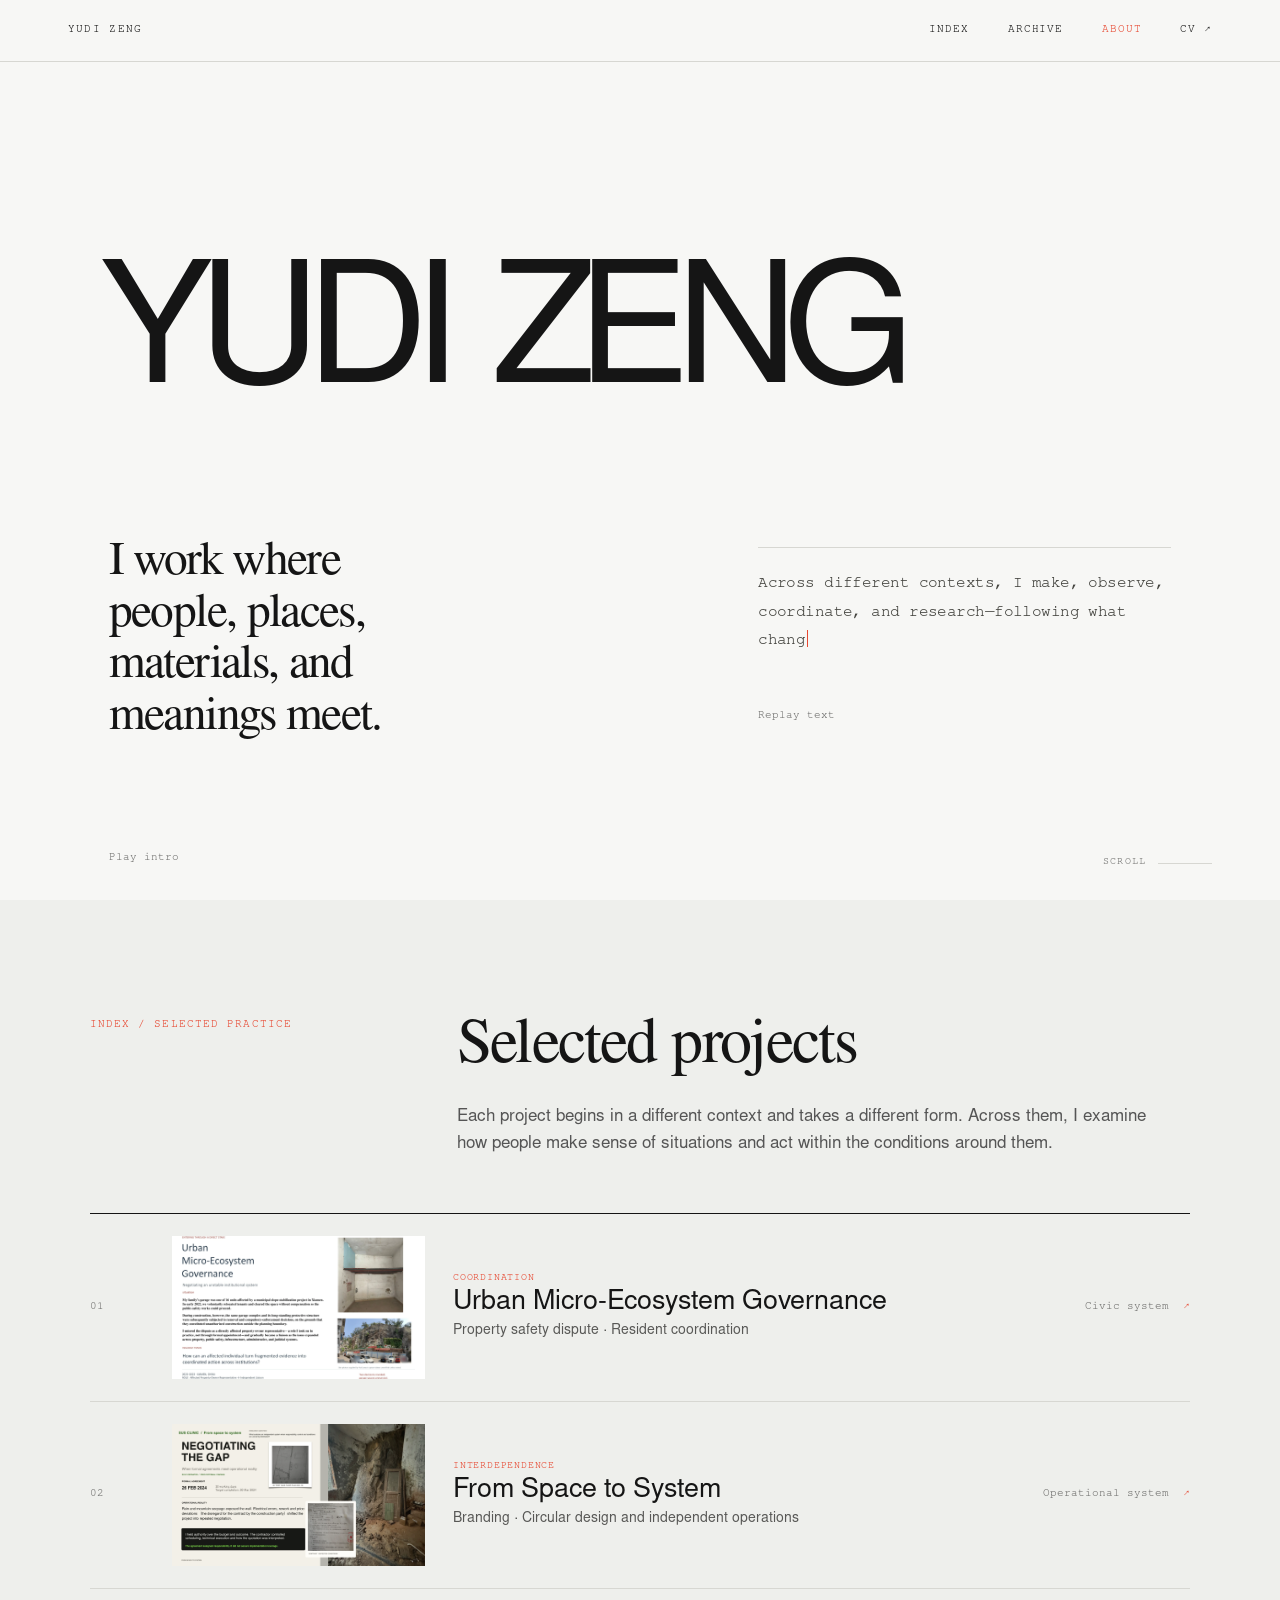
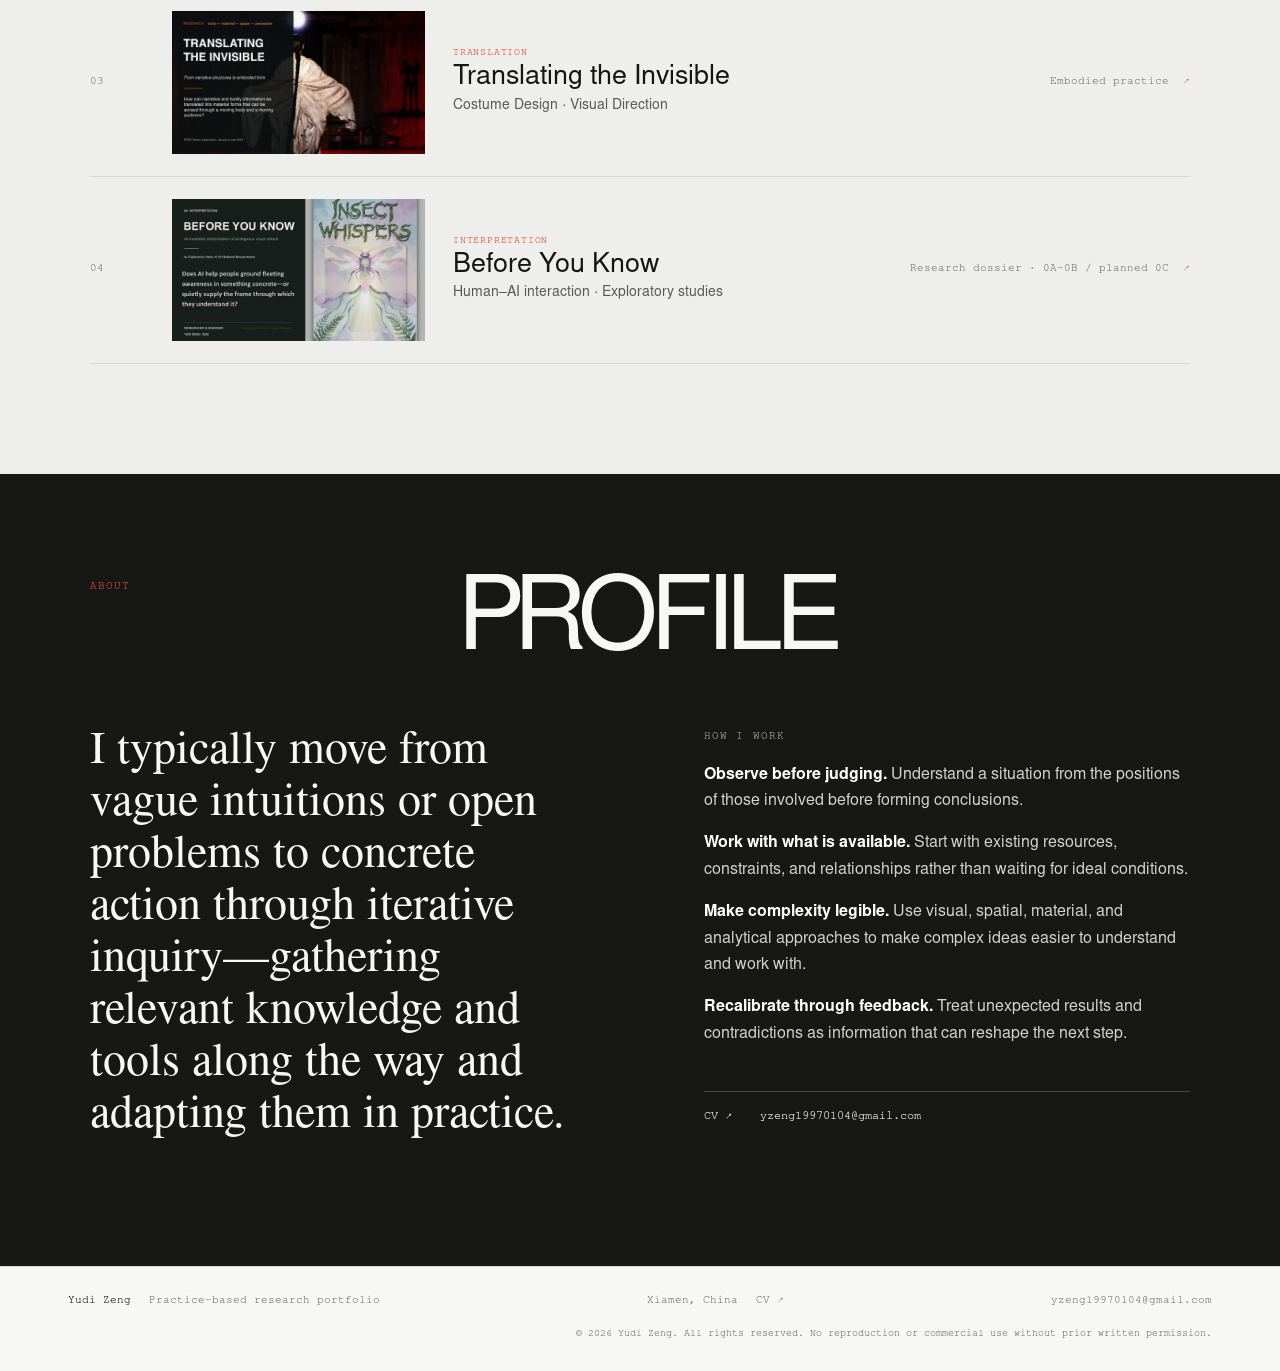
==== commit 9e025bd5: "Update About profile and four working principles" ====
--- a/site/index.html
+++ b/site/index.html
@@ -64,16 +64,13 @@
     <section class="profile" id="about" aria-labelledby="profile-title">
       <div class="section-heading"><p class="eyebrow">ABOUT</p><h2 id="profile-title">PROFILE</h2></div>
       <div class="profile-grid">
-        <div class="profile-position"><p class="profile-label">POSITION</p><p class="position-text">A design-trained practitioner and independent researcher interested in how people make sense of situations and navigate the social, material, and technological worlds they inhabit.</p></div>
+        <div class="profile-position"><p class="position-text">I typically move from vague intuitions or open problems to concrete action through iterative inquiry—gathering relevant knowledge and tools along the way and adapting them in practice.</p></div>
         <div class="profile-copy">
-          <p class="profile-label">WHY THIS PRACTICE</p>
-          <p>Moving across cultural, material, institutional, and technological settings has made me attentive to how the same situation can be understood differently depending on who holds information, authority, responsibility, or room to act.</p>
-          <div class="profile-subsection"><p class="profile-label">HOW I WORK</p>
-            <p><strong>Observe before judging.</strong> I map how people in different positions understand the same situation before deciding what the problem is.</p>
-            <p><strong>Work from real constraints.</strong> I begin with the resources, relationships, and limits already present rather than assuming ideal conditions.</p>
-            <p><strong>Recalibrate through use.</strong> I allow evidence, embodied response, unexpected outcomes, and dialogue to change the next move.</p>
-          </div>
-          <div class="profile-subsection current-direction"><p class="profile-label">CURRENT DIRECTION</p><p>Currently exploring human interpretation, agency, and decision-making in AI-mediated environments, through practice-based research.</p></div>
+          <p class="profile-label">HOW I WORK</p>
+          <p><strong>Observe before judging.</strong> Understand a situation from the positions of those involved before forming conclusions.</p>
+          <p><strong>Work with what is available.</strong> Start with existing resources, constraints, and relationships rather than waiting for ideal conditions.</p>
+          <p><strong>Make complexity legible.</strong> Use visual, spatial, material, and analytical approaches to make complex ideas easier to understand and work with.</p>
+          <p><strong>Recalibrate through feedback.</strong> Treat unexpected results and contradictions as information that can reshape the next step.</p>
           <div class="profile-links"><a href="assets/Yudi_Zeng_CV.pdf?v=20261024cvfix" target="_blank" rel="noopener">CV ↗</a><a href="mailto:yzeng19970104@gmail.com">yzeng19970104@gmail.com</a></div>
         </div>
       </div>
